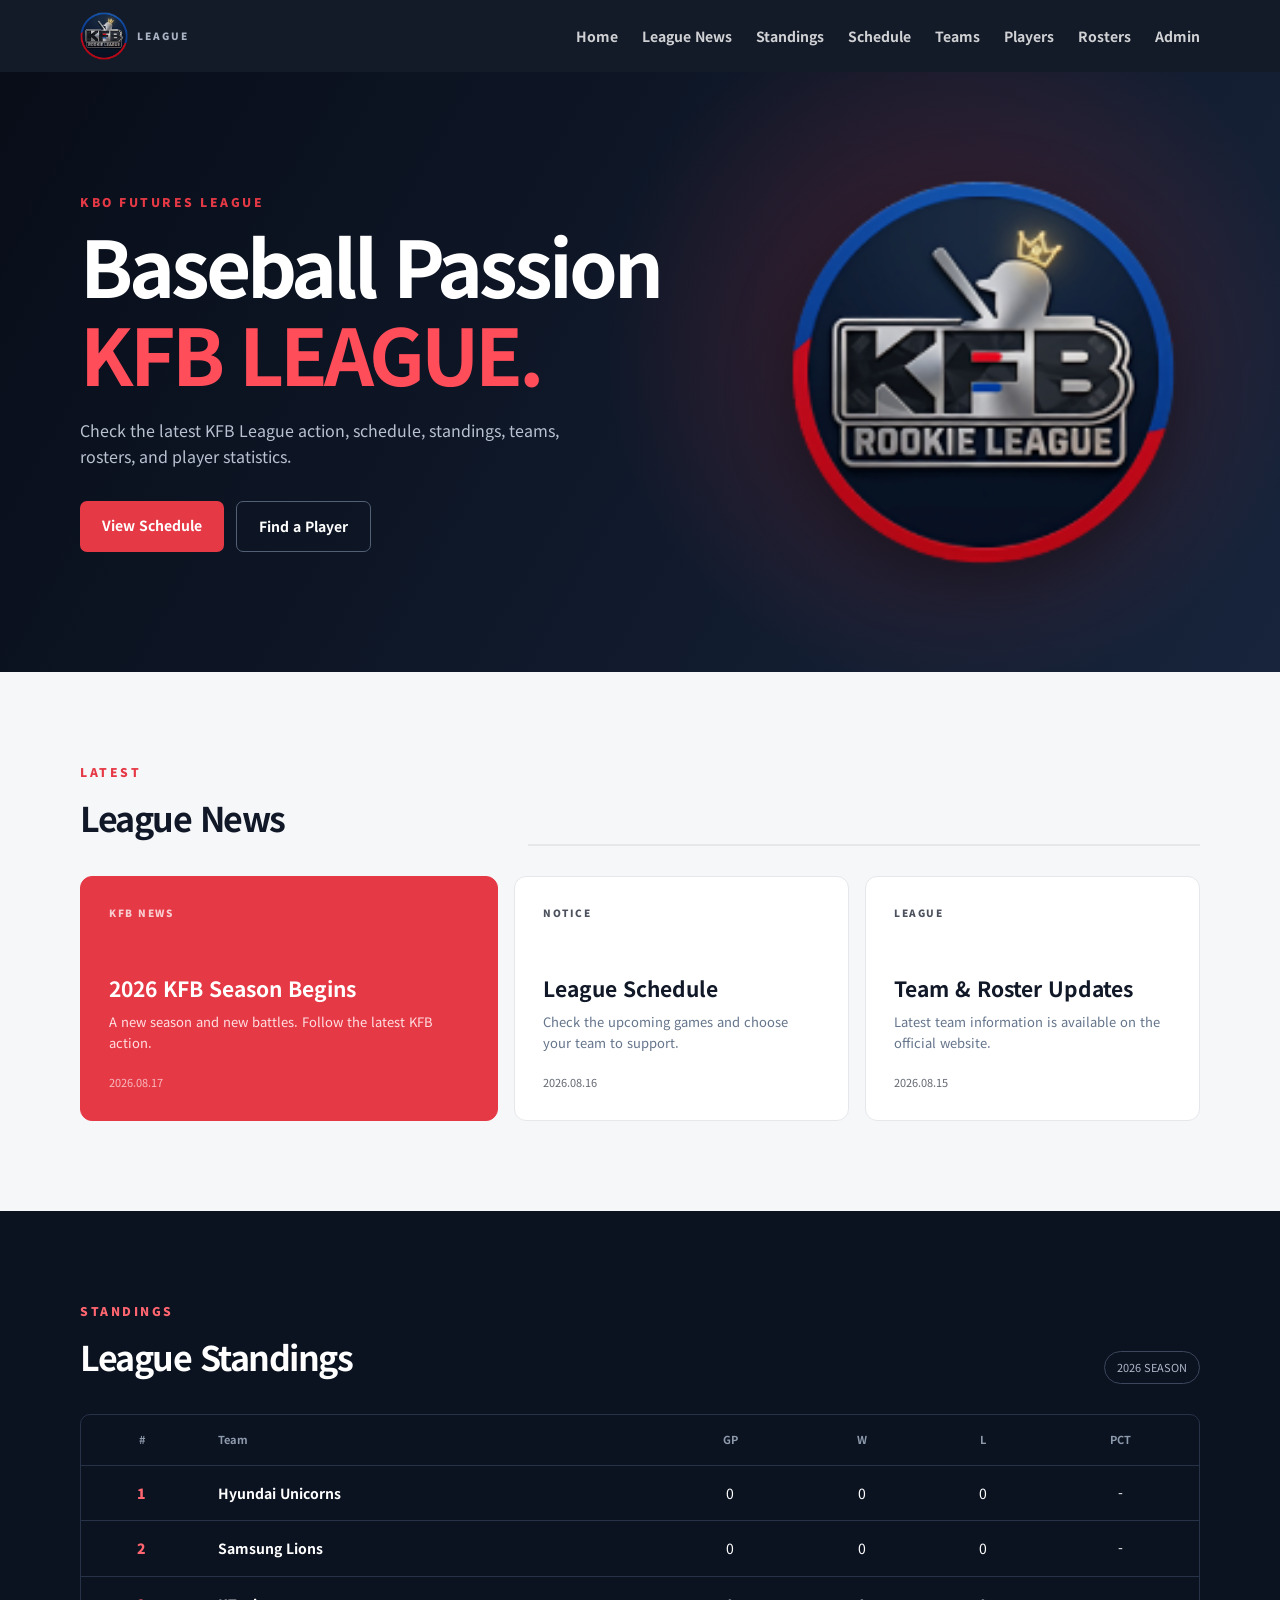
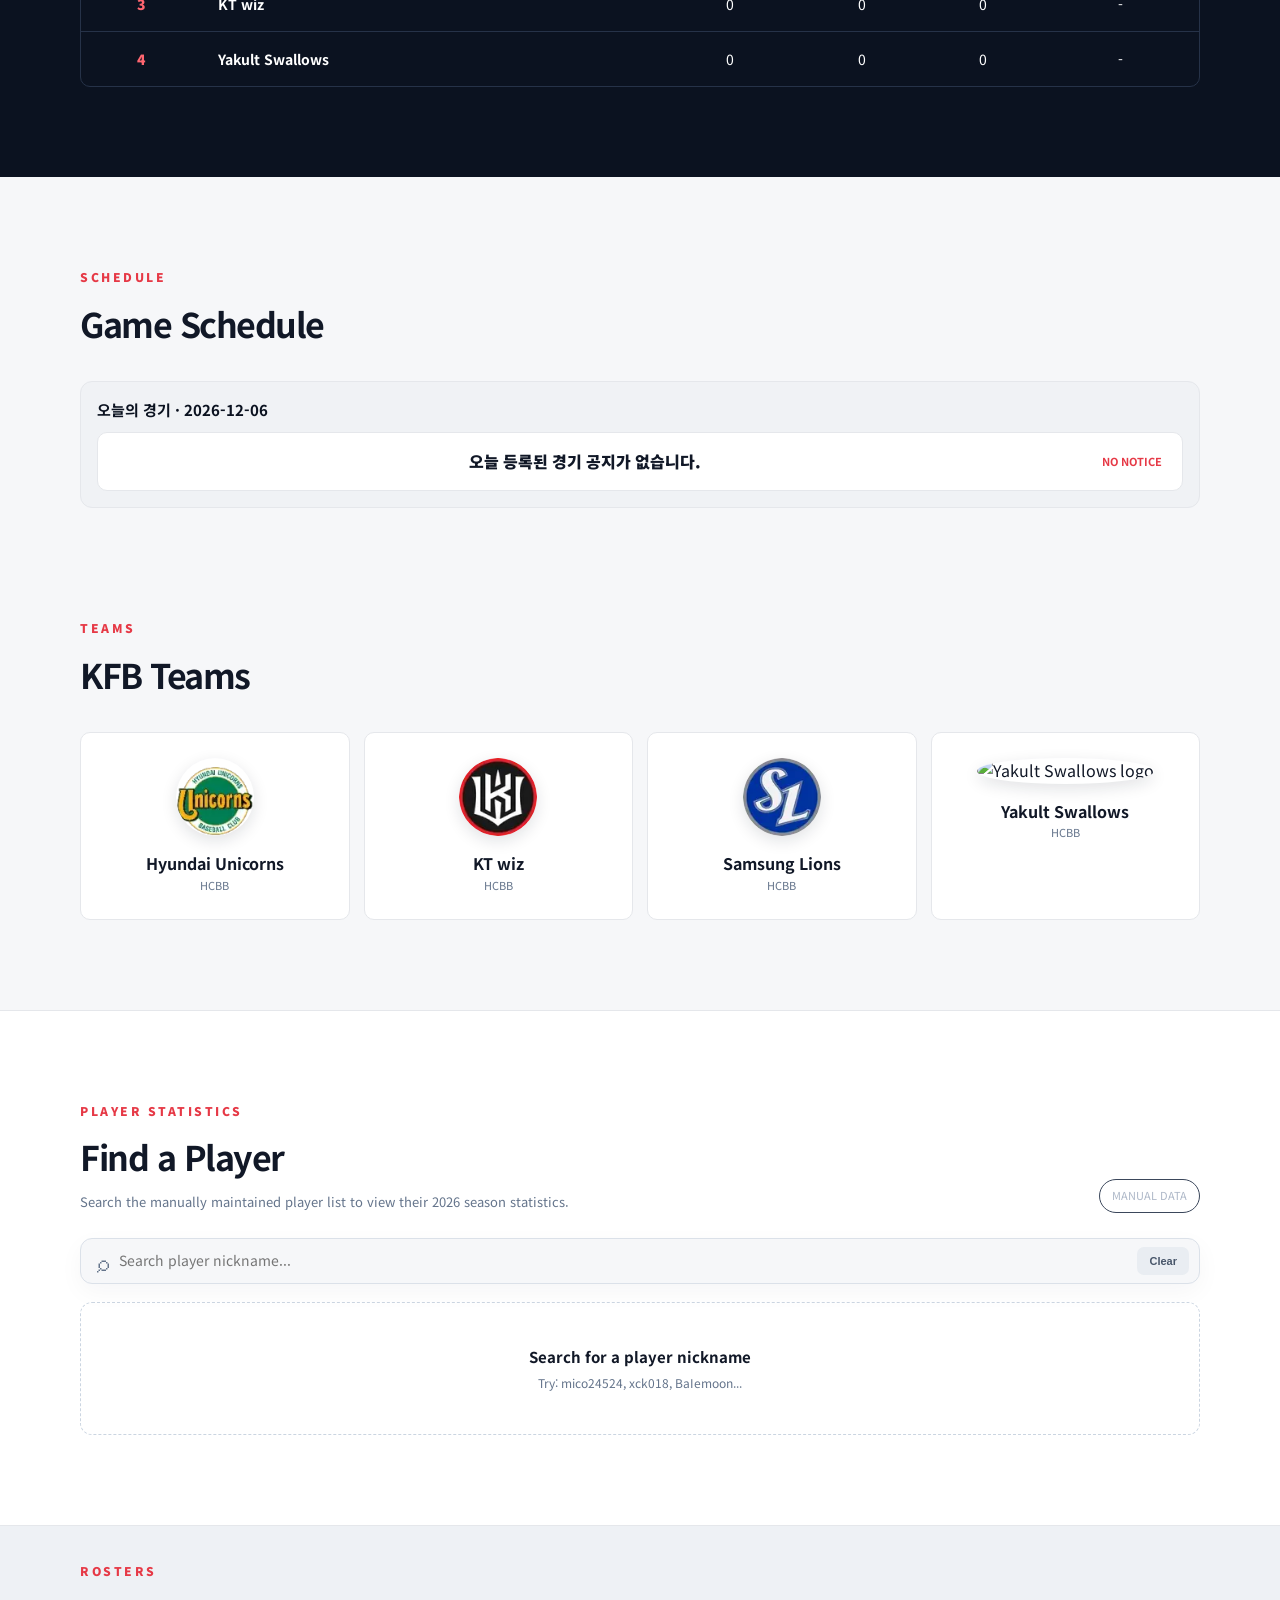
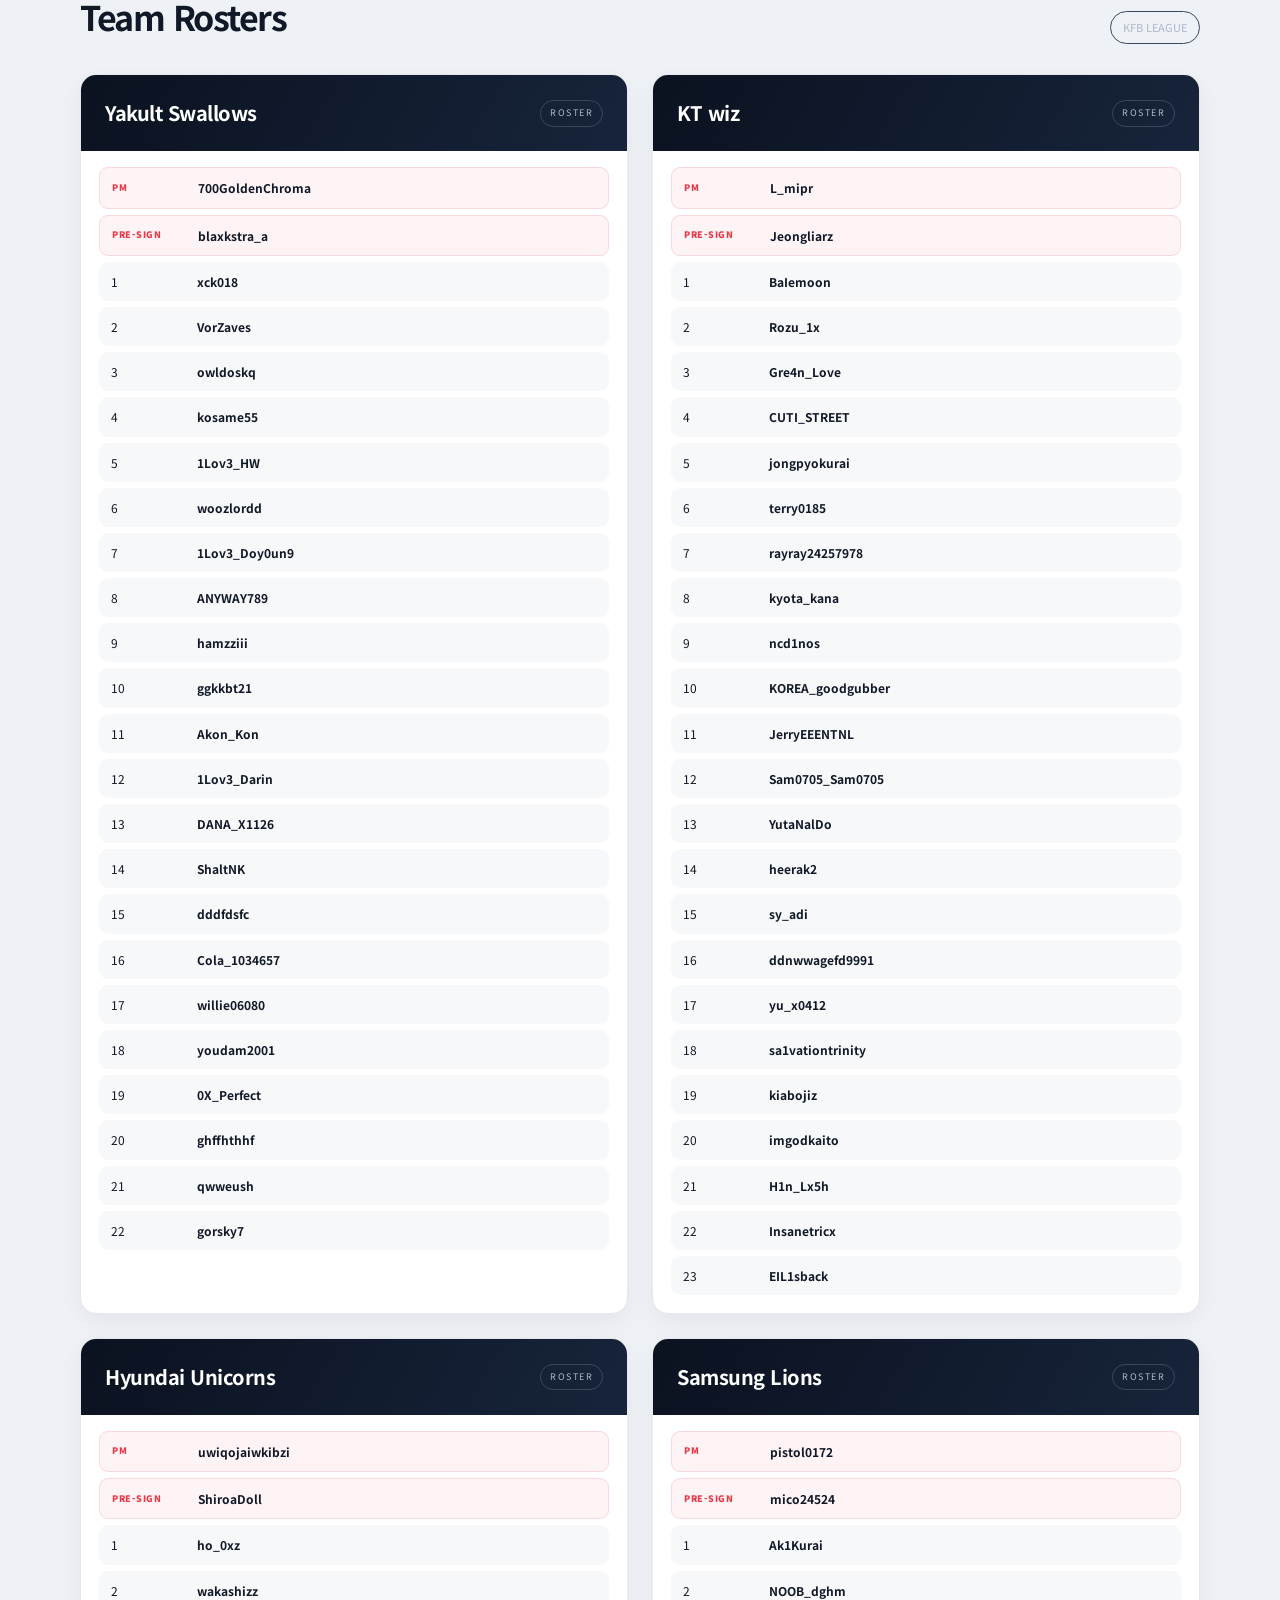
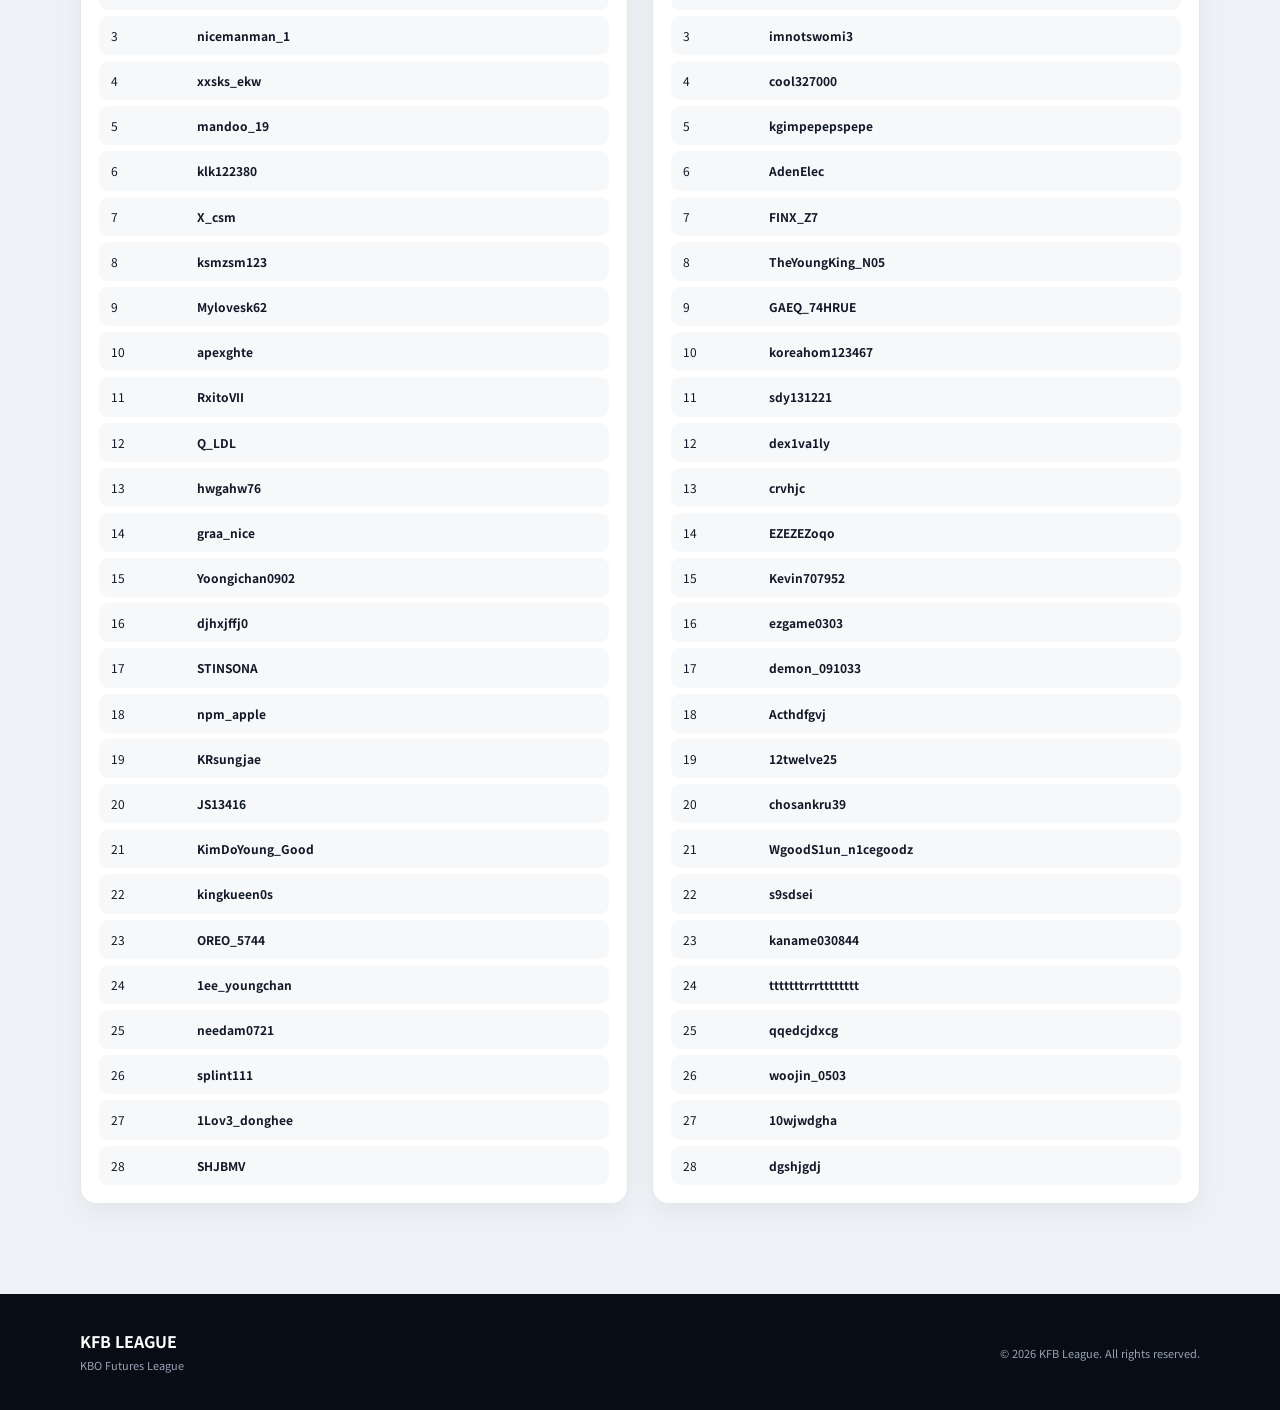
==== index.html @ e4a4ee81 "Connect daily schedule notices and bust cache" ====
<!DOCTYPE html>
<html lang="ko"><head><meta charset="UTF-8"><meta name="viewport" content="width=device-width,initial-scale=1.0"><meta name="description" content="KFB League official website"><title>KFB LEAGUE</title><link rel="stylesheet" href="styles.css?v=17"></head><body>
<header class="site-header"><div class="container nav-wrap"><a class="logo" href="#home"><img class="league-logo" src="assets/kamibot_1785728974876.png" alt="KFB Rookie League"><span>LEAGUE</span></a><button class="menu-toggle" aria-label="Open menu">☰</button><nav class="nav"><a href="#home">Home</a><a href="#news">League News</a><a href="#standings">Standings</a><a href="#schedule">Schedule</a><a href="#teams">Teams</a><a href="#players">Players</a><a href="#rosters">Rosters</a><a href="admin.html">Admin</a></nav></div></header>
<main id="home"><section class="hero"><div class="container hero-content"><img class="hero-league-logo" src="assets/kamibot_1785728974876.png" alt="KFB Rookie League logo"><p class="eyebrow">KBO FUTURES LEAGUE</p><h1>Baseball Passion<br><span>KFB LEAGUE.</span></h1><p class="hero-copy">Check the latest KFB League action, schedule, standings, teams, rosters, and player statistics.</p><div class="hero-actions"><a class="btn btn-primary" href="#schedule">View Schedule</a><a class="btn btn-ghost" href="#players">Find a Player</a></div></div><div class="hero-ball" aria-hidden="true">⚾</div></section>
<section id="news" class="section"><div class="container"><div class="section-heading"><div><p class="eyebrow">LATEST</p><h2>League News</h2></div><span class="section-line"></span></div><div class="news-grid"><article class="news-card featured"><span class="tag">KFB NEWS</span><h3>2026 KFB Season Begins</h3><p>A new season and new battles. Follow the latest KFB action.</p><span class="date">2026.08.17</span></article><article class="news-card"><span class="tag">NOTICE</span><h3>League Schedule</h3><p>Check the upcoming games and choose your team to support.</p><span class="date">2026.08.16</span></article><article class="news-card"><span class="tag">LEAGUE</span><h3>Team & Roster Updates</h3><p>Latest team information is available on the official website.</p><span class="date">2026.08.15</span></article></div></div></section>
<section id="standings" class="section section-dark"><div class="container"><div class="section-heading light"><div><p class="eyebrow">STANDINGS</p><h2>League Standings</h2></div><span class="season-badge">2026 SEASON</span></div><div class="table-wrap"><table><thead><tr><th>#</th><th>Team</th><th>GP</th><th>W</th><th>L</th><th>PCT</th></tr></thead><tbody id="standings-body"></tbody></table></div></div></section>
<section id="schedule" class="section"><div class="container"><div class="section-heading"><div><p class="eyebrow">SCHEDULE</p><h2>Game Schedule</h2></div></div><div id="schedule-list" class="schedule-list"></div></div></section>
<section id="teams" class="section teams-section"><div class="container"><div class="section-heading"><div><p class="eyebrow">TEAMS</p><h2>KFB Teams</h2></div></div><div id="teams-grid" class="teams-grid"></div></div></section>
<section id="players" class="section players-section"><div class="container"><div class="section-heading player-heading"><div><p class="eyebrow">PLAYER STATISTICS</p><h2>Find a Player</h2><p class="player-subtitle">Search the manually maintained player list to view their 2026 season statistics.</p></div><span class="season-badge">MANUAL DATA</span></div><div class="player-search"><span>⌕</span><input id="player-search-input" type="search" autocomplete="off" placeholder="Search player nickname..." aria-label="Search player nickname"><button id="player-search-clear" type="button">Clear</button></div><div id="player-results" class="player-results"></div></div></section>
<section id="rosters" class="section roster-section"><div class="container"><div class="section-heading"><div><p class="eyebrow">ROSTERS</p><h2>Team Rosters</h2></div><span class="season-badge roster-badge">KFB LEAGUE</span></div><div id="rosters-grid" class="rosters-grid"></div></div></section></main>
<footer class="footer"><div class="container footer-wrap"><div><strong>KFB LEAGUE</strong><p>KBO Futures League</p></div><p>© <span id="year"></span> KFB League. All rights reserved.</p></div></footer>
<script src="player-stats.js?v=3"></script><script src="schedule-notices.js?v=2"></script><script src="script.js?v=13"></script><script src="roster-overrides.js?v=7"></script></body></html>
---- styles.css ----
@import url('https://fonts.googleapis.com/css2?family=Noto+Sans+KR:wght@400;500;700;900&display=swap');
:root{--red:#e63946;--navy:#0b1220;--ink:#111827;--muted:#64748b;--line:#e5e7eb;--bg:#f6f7f9;--white:#fff}
*{box-sizing:border-box;margin:0;padding:0}html{scroll-behavior:smooth}body{font-family:'Noto Sans KR',sans-serif;color:var(--ink);background:var(--bg);line-height:1.6}a{text-decoration:none;color:inherit}.container{width:min(1120px,92%);margin:auto}.site-header{position:sticky;top:0;z-index:20;background:rgba(11,18,32,.96);backdrop-filter:blur(10px);color:#fff}.nav-wrap{height:72px;display:flex;align-items:center;justify-content:space-between}.logo{display:flex;align-items:center;gap:9px;font-size:20px;font-weight:900;letter-spacing:-1px}.logo .league-logo{width:48px;height:48px;object-fit:contain;display:block}.logo span{font-size:10px;display:block;color:#aab4c4;letter-spacing:2px}.nav{display:flex;gap:24px;font-size:14px;font-weight:700}.nav a{opacity:.8;transition:.2s}.nav a:hover{opacity:1;color:#ff6670}.menu-toggle{display:none;background:none;border:0;color:#fff;font-size:25px}.hero{position:relative;overflow:hidden;min-height:600px;display:flex;align-items:center;background:linear-gradient(120deg,#080d18,#17243b);color:#fff}.hero:after{content:'';position:absolute;inset:0;background:radial-gradient(circle at 75% 45%,rgba(230,57,70,.25),transparent 35%);pointer-events:none}.hero-content{position:relative;z-index:2;width:min(1120px,92%);margin:auto}.hero-league-logo{position:absolute;z-index:1;right:2%;top:50%;transform:translateY(-50%);width:min(390px,38vw);height:min(390px,38vw);object-fit:contain;display:block;filter:drop-shadow(0 18px 32px rgba(0,0,0,.42))}.eyebrow{font-size:12px;font-weight:900;letter-spacing:2.5px;color:var(--red);margin-bottom:10px}.hero h1{font-size:clamp(42px,7vw,78px);line-height:1.12;letter-spacing:-4px;max-width:600px}.hero h1 span{color:#ff4d5a}.hero-copy{margin-top:22px;color:#b8c2d1;max-width:520px}.hero-actions{display:flex;gap:12px;margin-top:32px}.btn{padding:13px 22px;border-radius:7px;font-weight:700;font-size:14px}.btn-primary{background:var(--red)}.btn-ghost{border:1px solid #526075}.hero-ball{display:none}.section{padding:90px 0}.section-dark{background:var(--navy);color:#fff}.section-heading{display:flex;justify-content:space-between;align-items:end;margin-bottom:30px}.section-heading h2{font-size:34px;letter-spacing:-1.5px}.section-line{height:2px;width:60%;background:var(--line)}.light .eyebrow{color:#ff6670}.season-badge{font-size:11px;border:1px solid #3b475b;padding:7px 12px;border-radius:30px;color:#aeb8c8}.news-grid{display:grid;grid-template-columns:1.25fr 1fr 1fr;gap:16px}.news-card{background:#fff;border:1px solid var(--line);border-radius:12px;padding:28px;min-height:245px;display:flex;flex-direction:column;transition:.2s}.news-card:hover{transform:translateY(-4px);box-shadow:0 15px 35px rgba(15,23,42,.08)}.news-card.featured{background:var(--red);color:#fff;border-color:var(--red)}.tag{font-size:10px;font-weight:900;letter-spacing:1.5px;margin-bottom:auto;opacity:.75}.news-card h3{font-size:21px;line-height:1.35;margin:28px 0 10px}.news-card p{font-size:13px;color:var(--muted)}.featured p{color:#ffe0e2}.date{font-size:11px;margin-top:20px;opacity:.65}.table-wrap{overflow-x:auto;border:1px solid #263248;border-radius:10px}table{width:100%;border-collapse:collapse;font-size:14px}th,td{padding:16px;text-align:center;border-bottom:1px solid #263248}th{font-size:11px;color:#8e9bad}td:nth-child(2),th:nth-child(2){text-align:left}tbody tr:last-child td{border-bottom:0}.rank{font-weight:900;color:#ff6670}.team-name{font-weight:700}.schedule-list{display:grid;gap:18px}.schedule-round{background:#f0f2f5;border:1px solid var(--line);border-radius:12px;padding:16px}.schedule-round h3{font-size:15px;margin:0 0 10px;color:var(--navy)}.match{background:#fff;border:1px solid var(--line);border-radius:10px;padding:16px 20px;display:grid;grid-template-columns:1fr 110px;align-items:center;margin-top:8px}.match-teams{display:flex;align-items:center;justify-content:center;gap:25px;font-weight:900}.vs{font-size:10px;color:#a1aab8;font-weight:500}.match-status{text-align:right;font-size:11px;font-weight:700;color:var(--red)}.teams-section{padding-top:20px}.teams-grid{display:grid;grid-template-columns:repeat(4,1fr);gap:14px}.team-card{background:#fff;border:1px solid var(--line);border-radius:10px;padding:25px;text-align:center}.team-logo,.team-logo-img{width:78px;height:78px;border-radius:50%;margin:0 auto 15px;background-repeat:no-repeat;background-color:#fff;box-shadow:0 5px 16px rgba(15,23,42,.12)}.team-logo{background-size:400% 100%}.team-logo-hyundai{background-image:url('assets/team-logos.svg');background-position:0 0}.team-logo-kt{background-image:url('assets/team-logos.svg');background-position:33.333333% 0}.team-logo-samsung{background-image:url('assets/team-logos.svg');background-position:66.666667% 0}.team-logo-img{object-fit:contain;background-size:contain}.team-card h3{font-size:16px}.team-card p{font-size:11px;color:var(--muted)}
.players-section{background:#fff;border-top:1px solid var(--line);border-bottom:1px solid var(--line)}.player-heading{margin-bottom:25px}.player-subtitle{font-size:13px;color:var(--muted);margin-top:7px}.player-search{display:flex;align-items:center;gap:10px;background:#f6f7f9;border:1px solid #dbe1e9;border-radius:12px;padding:8px 10px 8px 16px;box-shadow:0 8px 25px rgba(15,23,42,.04)}.player-search>span{font-size:24px;color:var(--muted);line-height:1}.player-search input{flex:1;border:0;outline:0;background:transparent;font:inherit;font-size:14px;min-width:0}.player-search button{border:0;background:#e9edf2;color:#475569;padding:8px 12px;border-radius:7px;font-size:11px;font-weight:800;cursor:pointer}.player-results{margin-top:18px}.player-empty{border:1px dashed #cbd5e1;border-radius:12px;padding:42px 20px;text-align:center;color:var(--muted);display:flex;flex-direction:column;gap:4px}.player-empty strong{color:var(--ink);font-size:15px}.player-empty span{font-size:12px}.player-card{border:1px solid var(--line);border-radius:14px;overflow:hidden;background:#fff;box-shadow:0 10px 30px rgba(15,23,42,.06);margin-bottom:15px}.player-card-top{display:flex;justify-content:space-between;gap:20px;padding:23px 25px;background:linear-gradient(120deg,var(--navy),#17243b);color:#fff}.player-card-top .eyebrow{margin:2px 0 1px;color:#ff6670}.player-card-top h3{font-size:25px;letter-spacing:-1px}.player-card-top small{color:#9eabbd;font-size:10px}.player-badge{align-self:flex-start;border:1px solid #3b475b;border-radius:20px;padding:5px 9px;color:#aeb8c8;font-size:9px;font-weight:900}.player-stat-highlight{display:grid;grid-template-columns:repeat(4,1fr);border-bottom:1px solid var(--line)}.player-stat-highlight div{padding:19px;text-align:center;border-right:1px solid var(--line)}.player-stat-highlight div:last-child{border:0}.player-stat-highlight strong{display:block;font-size:25px;color:var(--red);line-height:1.1}.player-stat-highlight span{display:block;color:var(--muted);font-size:9px;font-weight:900;letter-spacing:1px;margin-top:4px}.player-stat-grid{display:grid;grid-template-columns:repeat(5,1fr);padding:17px 20px;gap:10px}.player-stat-grid span{display:flex;justify-content:space-between;background:#f7f8fa;border-radius:7px;padding:7px 9px;color:var(--muted);font-size:10px}.player-stat-grid b{color:var(--ink)}
.roster-section{padding-top:35px;background:#eef1f5}.rosters-grid{display:grid;grid-template-columns:repeat(2,minmax(0,1fr));gap:24px}.roster-card{background:#fff;border:1px solid var(--line);border-radius:16px;overflow:hidden;box-shadow:0 8px 24px rgba(15,23,42,.05)}.roster-card-header{display:flex;justify-content:space-between;align-items:center;padding:22px 24px;background:linear-gradient(120deg,var(--navy),#17243b);color:#fff}.roster-card-header h3{font-size:20px;letter-spacing:-.5px}.roster-card-header:after{content:'ROSTER';font-size:9px;letter-spacing:1.5px;color:#aeb8c8;border:1px solid #3b475b;border-radius:20px;padding:5px 9px}.roster-staff{padding:10px 18px 18px}.roster-row{display:grid;grid-template-columns:76px 1fr;gap:10px;align-items:center;padding:10px 12px;margin-top:6px;border-radius:9px;font-size:12px}.roster-row:not(.staff-row){background:#f7f8fa}.roster-row strong{font-size:12px;font-weight:700}.staff-row{background:#fff4f5;border:1px solid #f7d9dc}.staff-row span{font-size:9px;font-weight:900;color:var(--red);letter-spacing:.7px;text-transform:uppercase}.staff-row strong{font-size:12px}.roster-row em{display:none}.roster-table-wrap{overflow-x:auto}.roster-table{font-size:12px}.roster-table th,.roster-table td{padding:9px 12px;border-bottom:1px solid #eef0f3}.roster-table th{background:#fafafa;color:#64748b;text-align:left}.roster-table td:first-child,.roster-table th:first-child{width:45px;text-align:center}.roster-table td:nth-child(3),.roster-table th:nth-child(3){width:85px;text-align:center;color:#64748b}.roster-table tbody tr:last-child td{border-bottom:0}.footer{background:#070c15;color:#98a4b6;padding:35px 0;font-size:11px}.footer-wrap{display:flex;justify-content:space-between;align-items:center}.footer strong{color:#fff;font-size:16px}.footer p{margin-top:3px}@media(max-width:900px){.nav{gap:14px;font-size:12px}.rosters-grid{grid-template-columns:1fr}.player-stat-grid{grid-template-columns:repeat(3,1fr)}.hero-league-logo{right:-2%;width:330px;height:330px}.hero-content{padding-right:220px}}@media(max-width:760px){.nav{display:none;position:absolute;top:72px;left:0;right:0;background:var(--navy);padding:18px 4%;flex-direction:column;gap:16px}.nav.open{display:flex}.menu-toggle{display:block}.logo .league-logo{width:42px;height:42px}.hero{min-height:650px;align-items:flex-start;padding-top:75px}.hero-content{padding-right:0}.hero-league-logo{width:220px;height:220px;right:50%;top:auto;bottom:-20px;transform:translateX(50%)}.hero h1{letter-spacing:-2px}.news-grid,.teams-grid{grid-template-columns:1fr}.section{padding:65px 0}.section-line{display:none}.match{grid-template-columns:1fr;gap:10px}.match-teams{justify-content:flex-start}.match-status{text-align:left}.footer-wrap{flex-direction:column;align-items:flex-start;gap:18px}.roster-card-header{padding:18px}.roster-card-header h3{font-size:18px}.roster-staff{padding:10px 14px}.roster-row{grid-template-columns:68px 1fr}.roster-table{min-width:330px}.player-heading{align-items:flex-start;gap:12px;flex-direction:column}.player-stat-highlight strong{font-size:21px}.player-stat-grid{grid-template-columns:repeat(2,1fr);padding:14px}.player-card-top{padding:19px}.player-card-top h3{font-size:21px}}
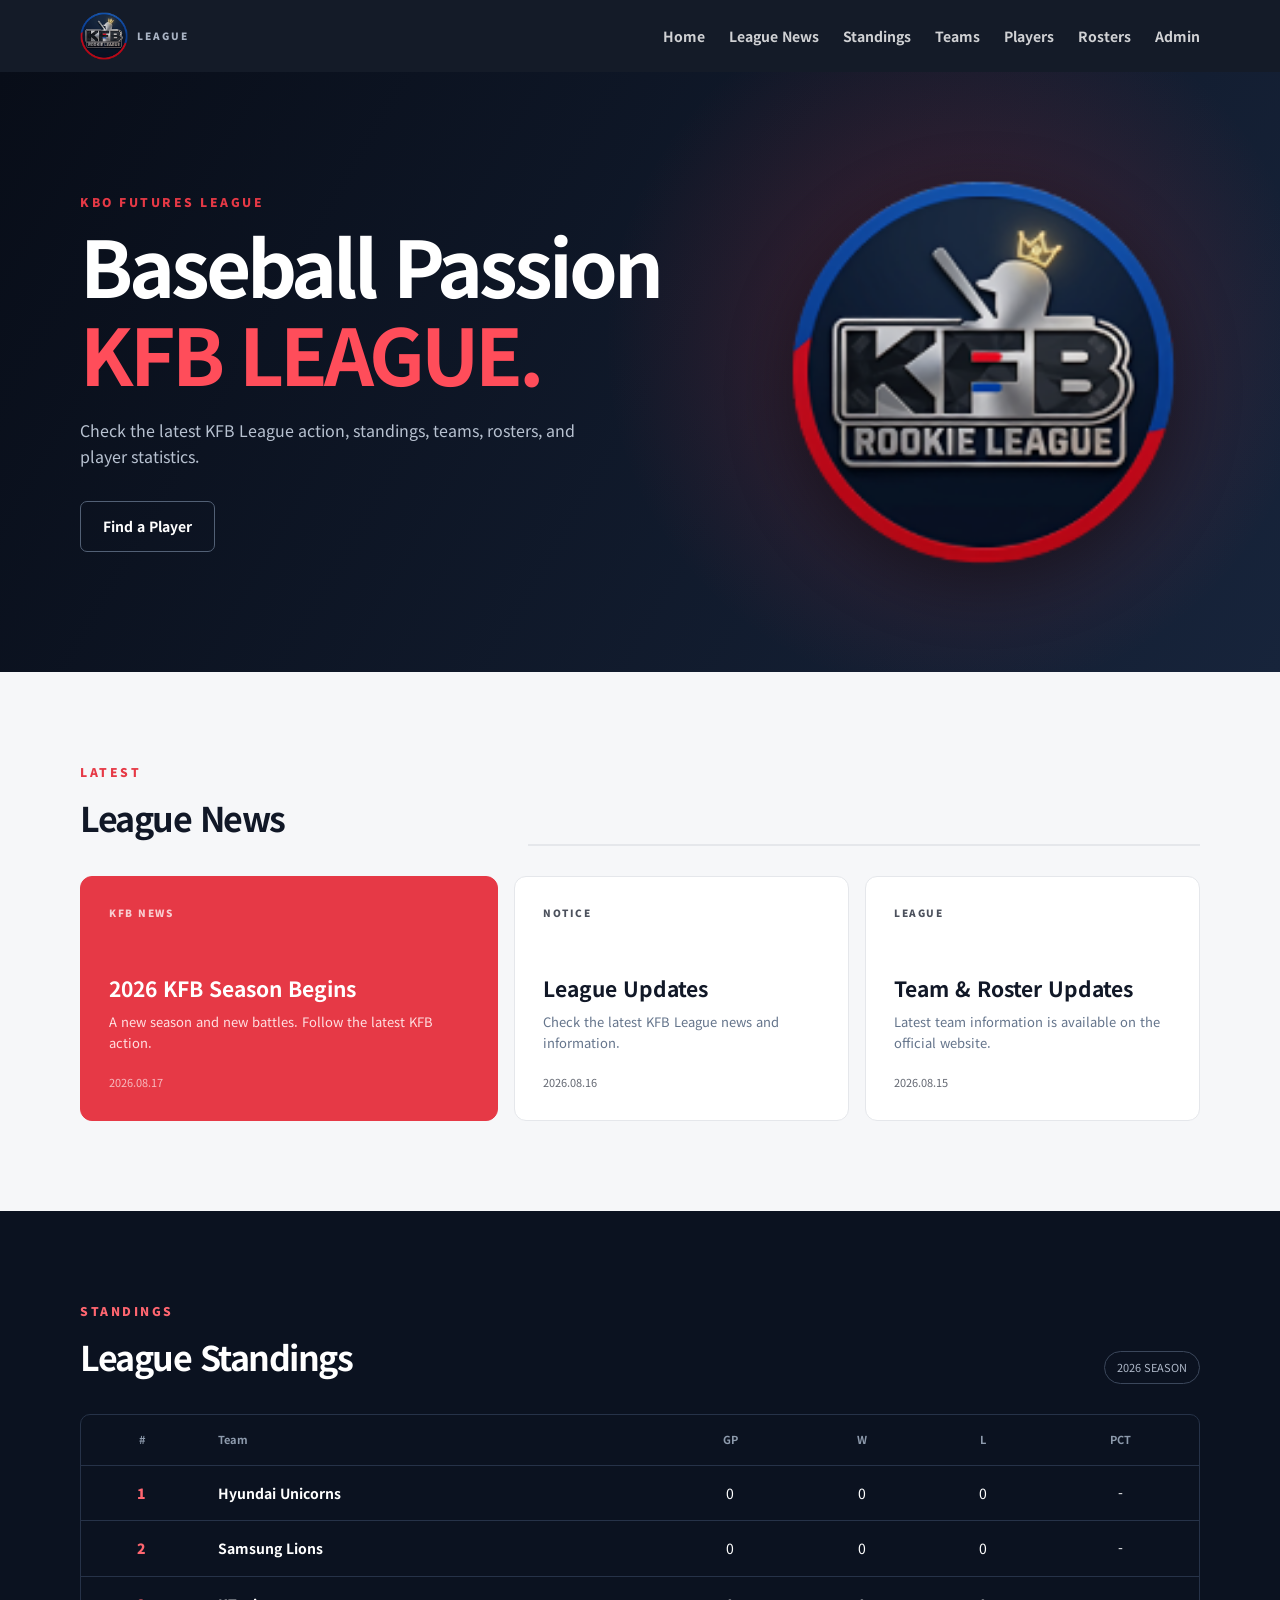
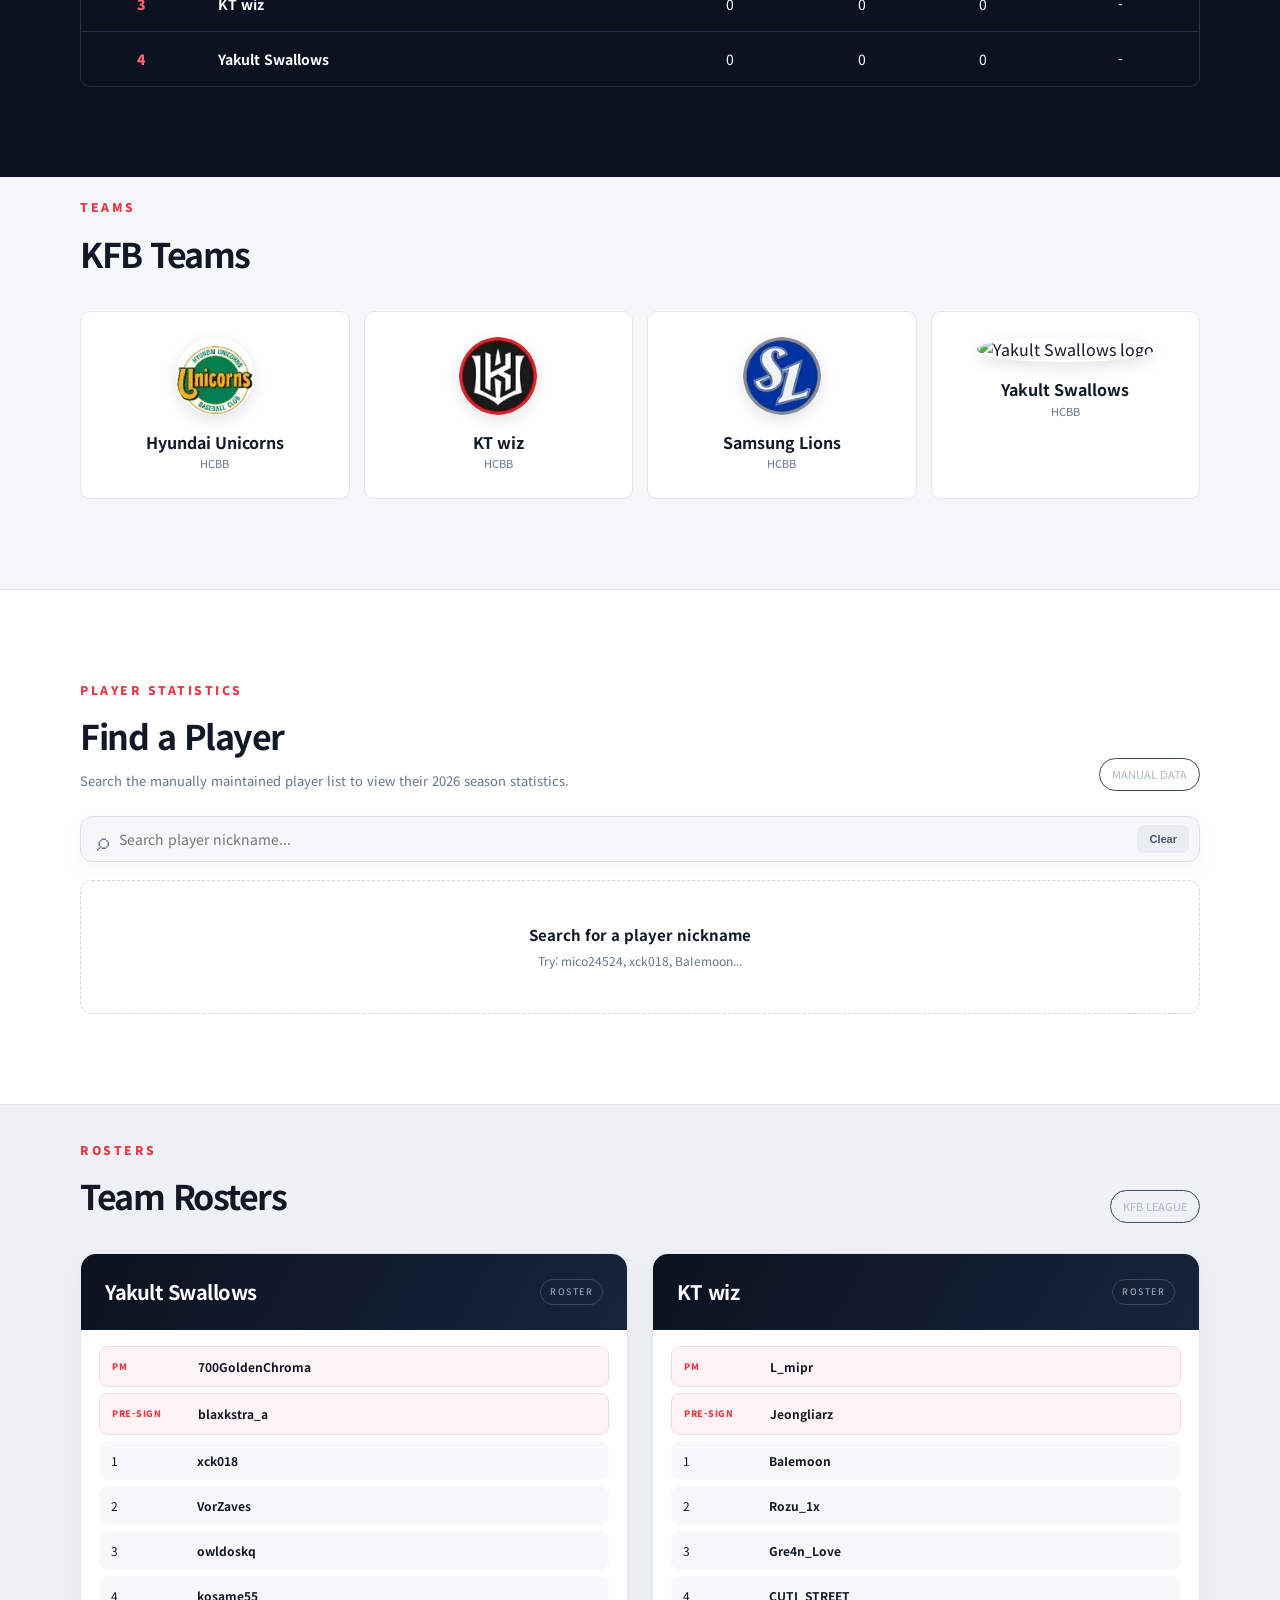
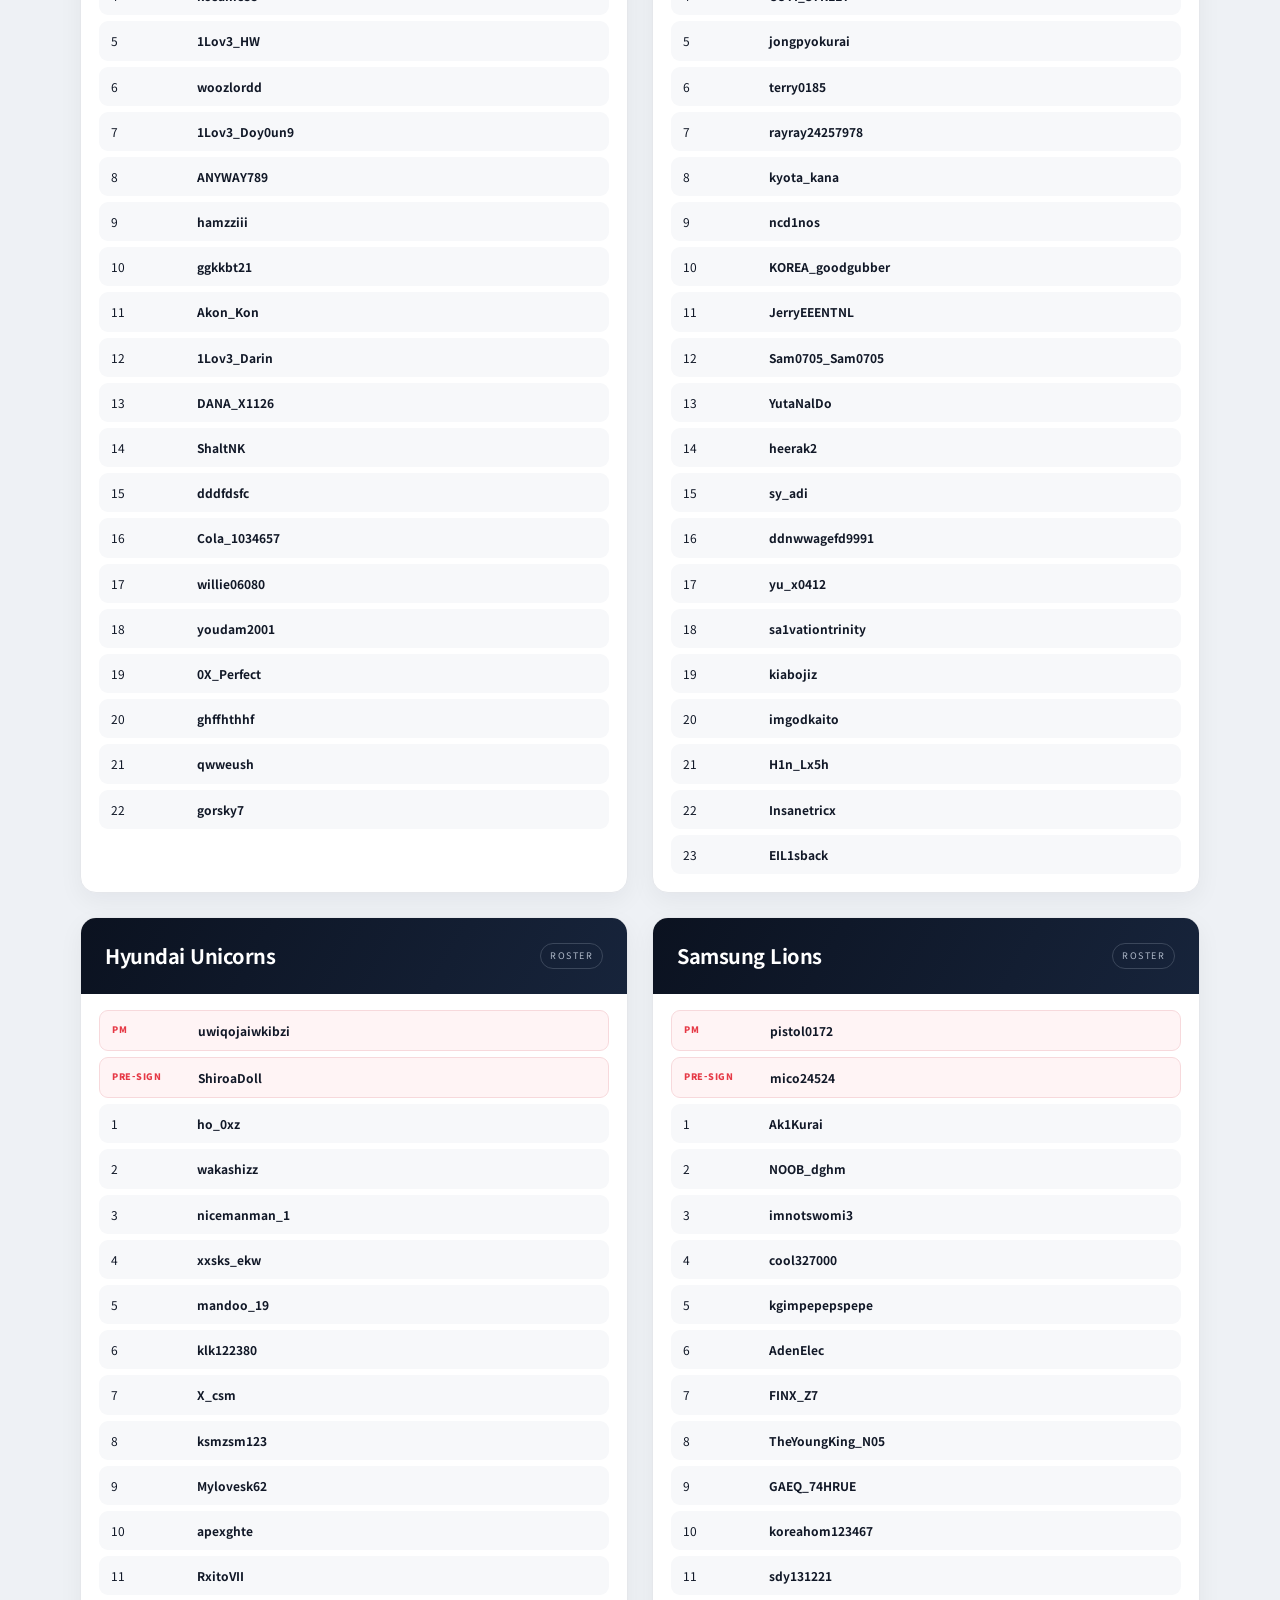
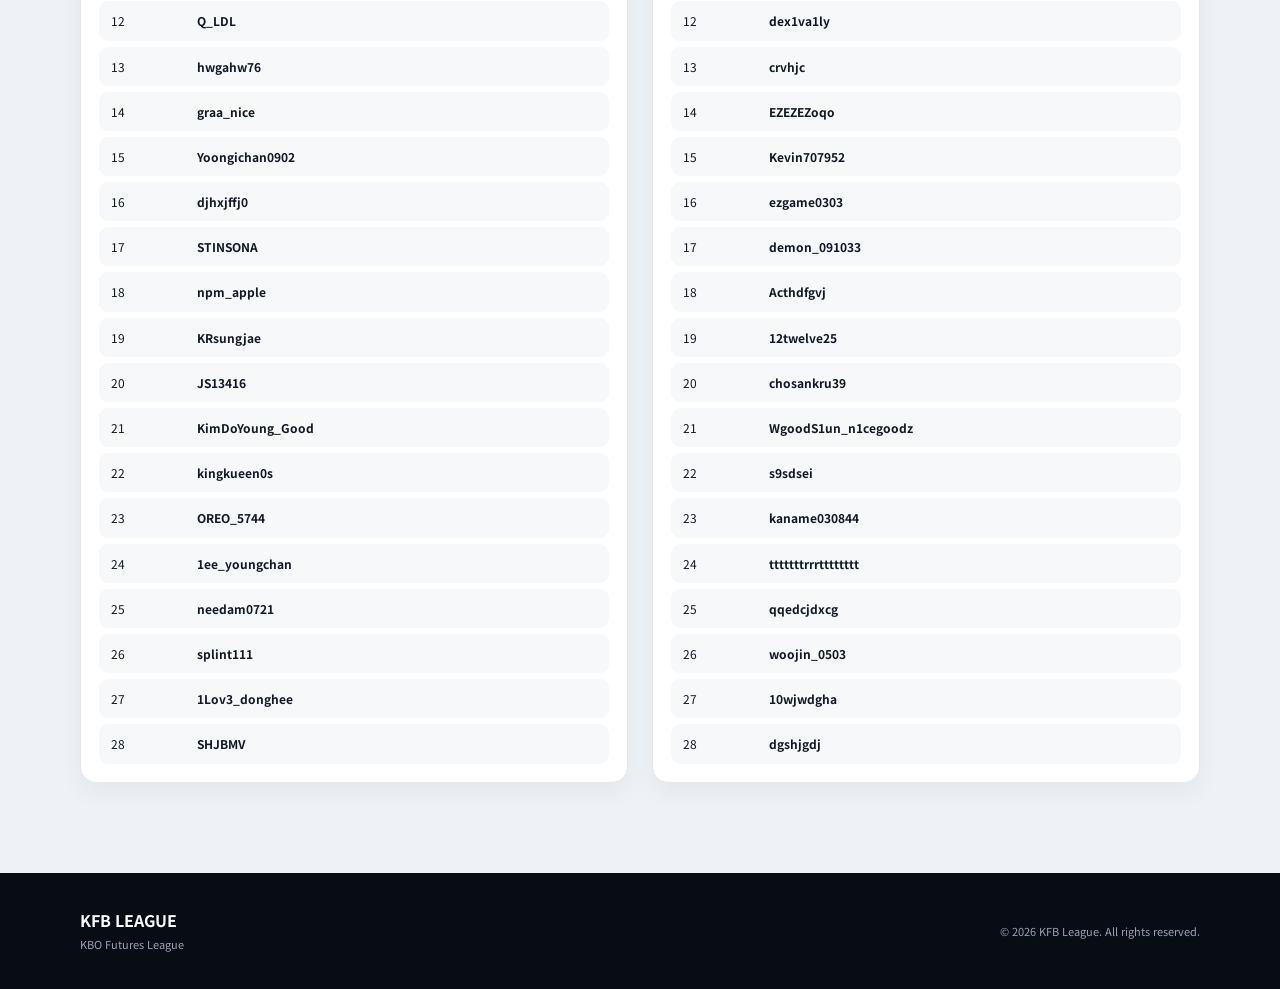
==== commit 78095949: "Remove schedule page and navigation" ====
--- a/index.html
+++ b/index.html
@@ -1,12 +1,11 @@
 <!DOCTYPE html>
-<html lang="ko"><head><meta charset="UTF-8"><meta name="viewport" content="width=device-width,initial-scale=1.0"><meta name="description" content="KFB League official website"><title>KFB LEAGUE</title><link rel="stylesheet" href="styles.css?v=17"></head><body>
-<header class="site-header"><div class="container nav-wrap"><a class="logo" href="#home"><img class="league-logo" src="assets/kamibot_1785728974876.png" alt="KFB Rookie League"><span>LEAGUE</span></a><button class="menu-toggle" aria-label="Open menu">☰</button><nav class="nav"><a href="#home">Home</a><a href="#news">League News</a><a href="#standings">Standings</a><a href="#schedule">Schedule</a><a href="#teams">Teams</a><a href="#players">Players</a><a href="#rosters">Rosters</a><a href="admin.html">Admin</a></nav></div></header>
-<main id="home"><section class="hero"><div class="container hero-content"><img class="hero-league-logo" src="assets/kamibot_1785728974876.png" alt="KFB Rookie League logo"><p class="eyebrow">KBO FUTURES LEAGUE</p><h1>Baseball Passion<br><span>KFB LEAGUE.</span></h1><p class="hero-copy">Check the latest KFB League action, schedule, standings, teams, rosters, and player statistics.</p><div class="hero-actions"><a class="btn btn-primary" href="#schedule">View Schedule</a><a class="btn btn-ghost" href="#players">Find a Player</a></div></div><div class="hero-ball" aria-hidden="true">⚾</div></section>
-<section id="news" class="section"><div class="container"><div class="section-heading"><div><p class="eyebrow">LATEST</p><h2>League News</h2></div><span class="section-line"></span></div><div class="news-grid"><article class="news-card featured"><span class="tag">KFB NEWS</span><h3>2026 KFB Season Begins</h3><p>A new season and new battles. Follow the latest KFB action.</p><span class="date">2026.08.17</span></article><article class="news-card"><span class="tag">NOTICE</span><h3>League Schedule</h3><p>Check the upcoming games and choose your team to support.</p><span class="date">2026.08.16</span></article><article class="news-card"><span class="tag">LEAGUE</span><h3>Team & Roster Updates</h3><p>Latest team information is available on the official website.</p><span class="date">2026.08.15</span></article></div></div></section>
+<html lang="ko"><head><meta charset="UTF-8"><meta name="viewport" content="width=device-width,initial-scale=1.0"><meta name="description" content="KFB League official website"><title>KFB LEAGUE</title><link rel="stylesheet" href="styles.css?v=18"></head><body>
+<header class="site-header"><div class="container nav-wrap"><a class="logo" href="#home"><img class="league-logo" src="assets/kamibot_1785728974876.png" alt="KFB Rookie League"><span>LEAGUE</span></a><button class="menu-toggle" aria-label="Open menu">☰</button><nav class="nav"><a href="#home">Home</a><a href="#news">League News</a><a href="#standings">Standings</a><a href="#teams">Teams</a><a href="#players">Players</a><a href="#rosters">Rosters</a><a href="admin.html">Admin</a></nav></div></header>
+<main id="home"><section class="hero"><div class="container hero-content"><img class="hero-league-logo" src="assets/kamibot_1785728974876.png" alt="KFB Rookie League logo"><p class="eyebrow">KBO FUTURES LEAGUE</p><h1>Baseball Passion<br><span>KFB LEAGUE.</span></h1><p class="hero-copy">Check the latest KFB League action, standings, teams, rosters, and player statistics.</p><div class="hero-actions"><a class="btn btn-ghost" href="#players">Find a Player</a></div></div><div class="hero-ball" aria-hidden="true">⚾</div></section>
+<section id="news" class="section"><div class="container"><div class="section-heading"><div><p class="eyebrow">LATEST</p><h2>League News</h2></div><span class="section-line"></span></div><div class="news-grid"><article class="news-card featured"><span class="tag">KFB NEWS</span><h3>2026 KFB Season Begins</h3><p>A new season and new battles. Follow the latest KFB action.</p><span class="date">2026.08.17</span></article><article class="news-card"><span class="tag">NOTICE</span><h3>League Updates</h3><p>Check the latest KFB League news and information.</p><span class="date">2026.08.16</span></article><article class="news-card"><span class="tag">LEAGUE</span><h3>Team & Roster Updates</h3><p>Latest team information is available on the official website.</p><span class="date">2026.08.15</span></article></div></div></section>
 <section id="standings" class="section section-dark"><div class="container"><div class="section-heading light"><div><p class="eyebrow">STANDINGS</p><h2>League Standings</h2></div><span class="season-badge">2026 SEASON</span></div><div class="table-wrap"><table><thead><tr><th>#</th><th>Team</th><th>GP</th><th>W</th><th>L</th><th>PCT</th></tr></thead><tbody id="standings-body"></tbody></table></div></div></section>
-<section id="schedule" class="section"><div class="container"><div class="section-heading"><div><p class="eyebrow">SCHEDULE</p><h2>Game Schedule</h2></div></div><div id="schedule-list" class="schedule-list"></div></div></section>
 <section id="teams" class="section teams-section"><div class="container"><div class="section-heading"><div><p class="eyebrow">TEAMS</p><h2>KFB Teams</h2></div></div><div id="teams-grid" class="teams-grid"></div></div></section>
 <section id="players" class="section players-section"><div class="container"><div class="section-heading player-heading"><div><p class="eyebrow">PLAYER STATISTICS</p><h2>Find a Player</h2><p class="player-subtitle">Search the manually maintained player list to view their 2026 season statistics.</p></div><span class="season-badge">MANUAL DATA</span></div><div class="player-search"><span>⌕</span><input id="player-search-input" type="search" autocomplete="off" placeholder="Search player nickname..." aria-label="Search player nickname"><button id="player-search-clear" type="button">Clear</button></div><div id="player-results" class="player-results"></div></div></section>
 <section id="rosters" class="section roster-section"><div class="container"><div class="section-heading"><div><p class="eyebrow">ROSTERS</p><h2>Team Rosters</h2></div><span class="season-badge roster-badge">KFB LEAGUE</span></div><div id="rosters-grid" class="rosters-grid"></div></div></section></main>
 <footer class="footer"><div class="container footer-wrap"><div><strong>KFB LEAGUE</strong><p>KBO Futures League</p></div><p>© <span id="year"></span> KFB League. All rights reserved.</p></div></footer>
-<script src="player-stats.js?v=3"></script><script src="schedule-notices.js?v=2"></script><script src="script.js?v=13"></script><script src="roster-overrides.js?v=7"></script></body></html>
+<script src="player-stats.js?v=3"></script><script src="script.js?v=14"></script><script src="roster-overrides.js?v=7"></script></body></html>
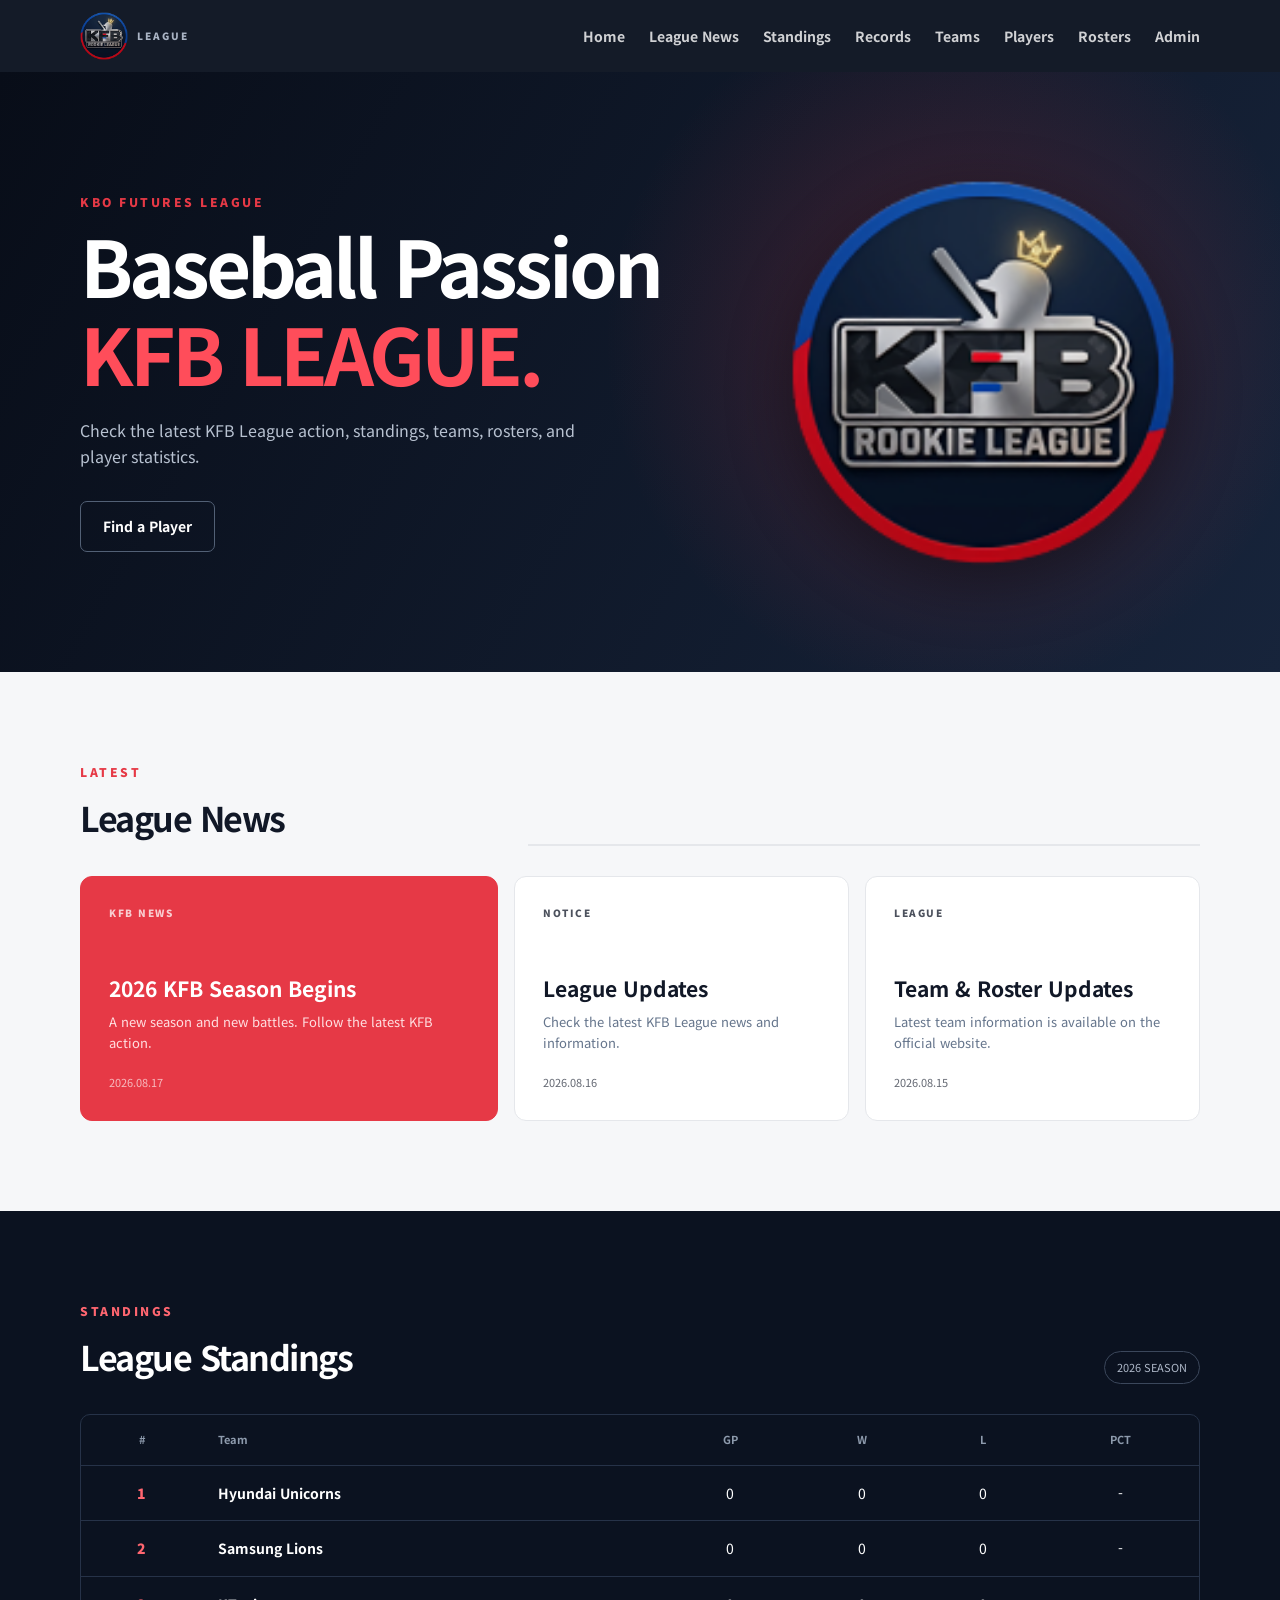
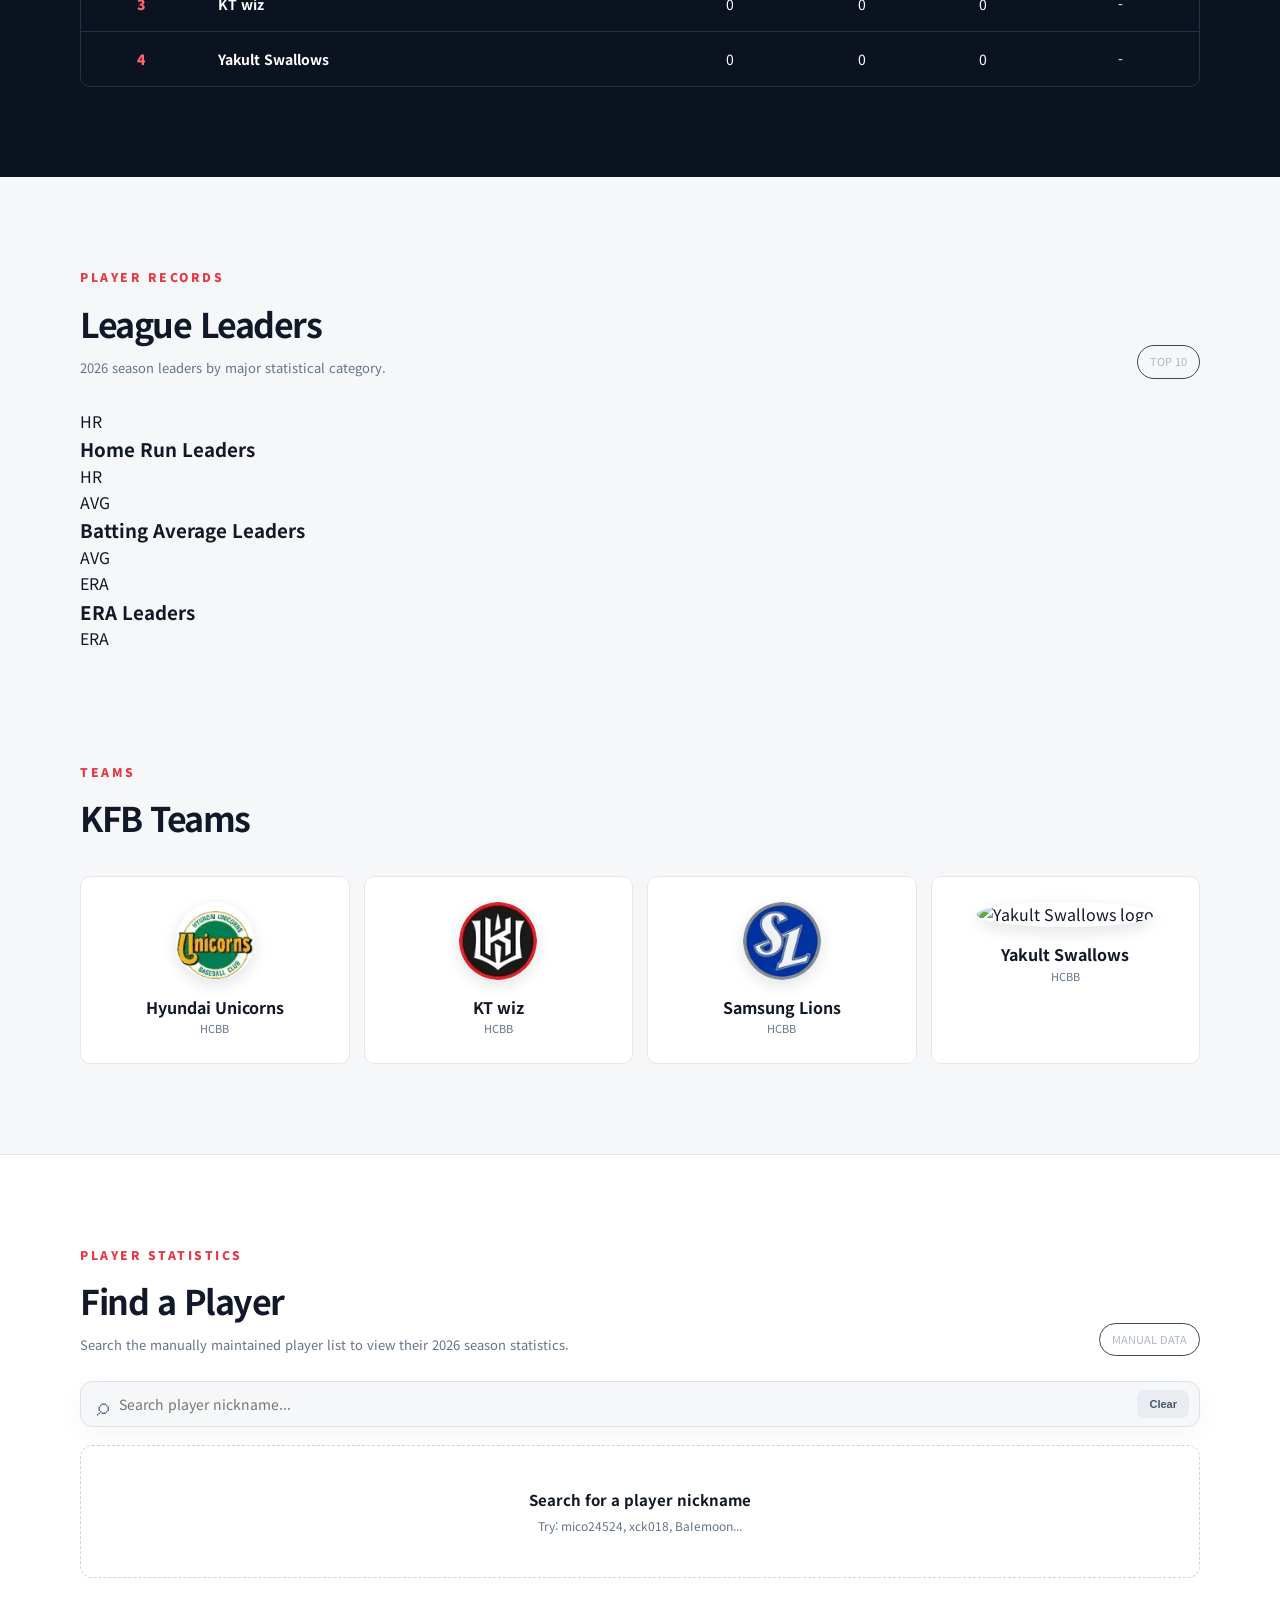
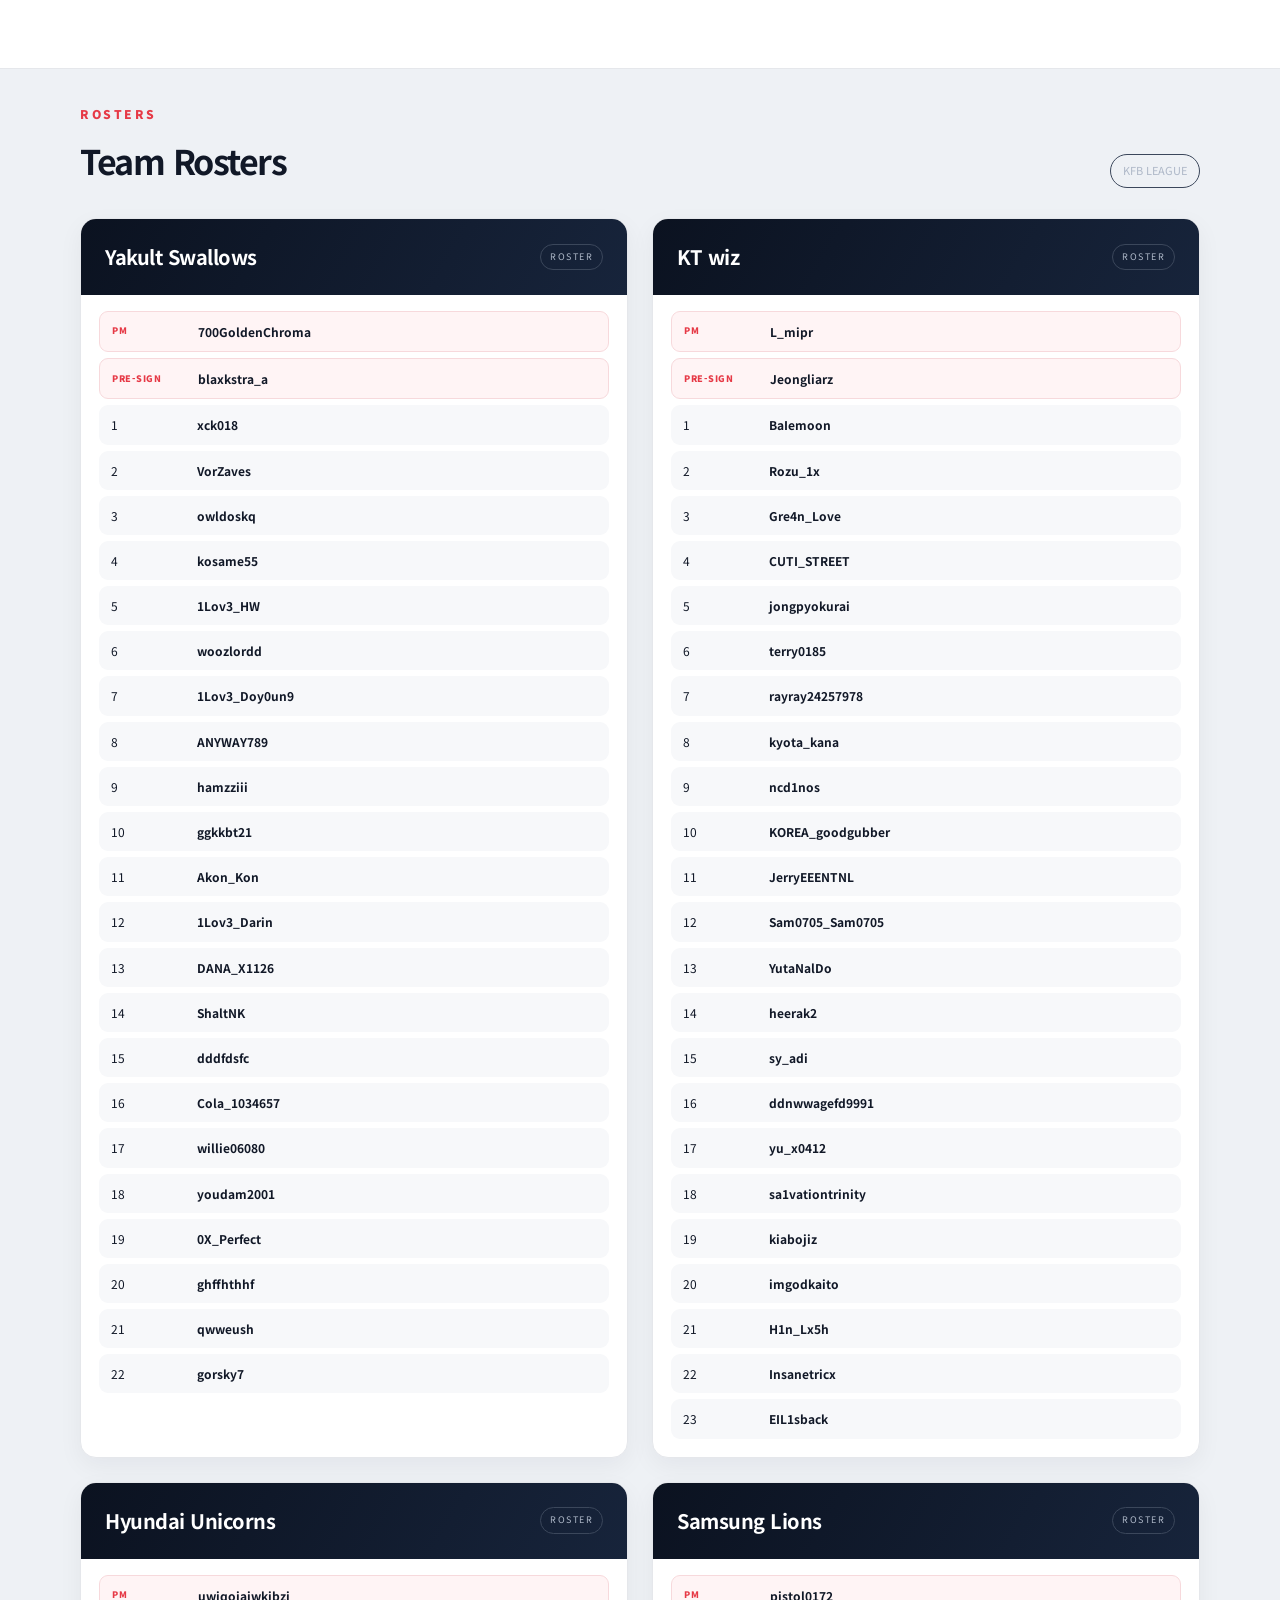
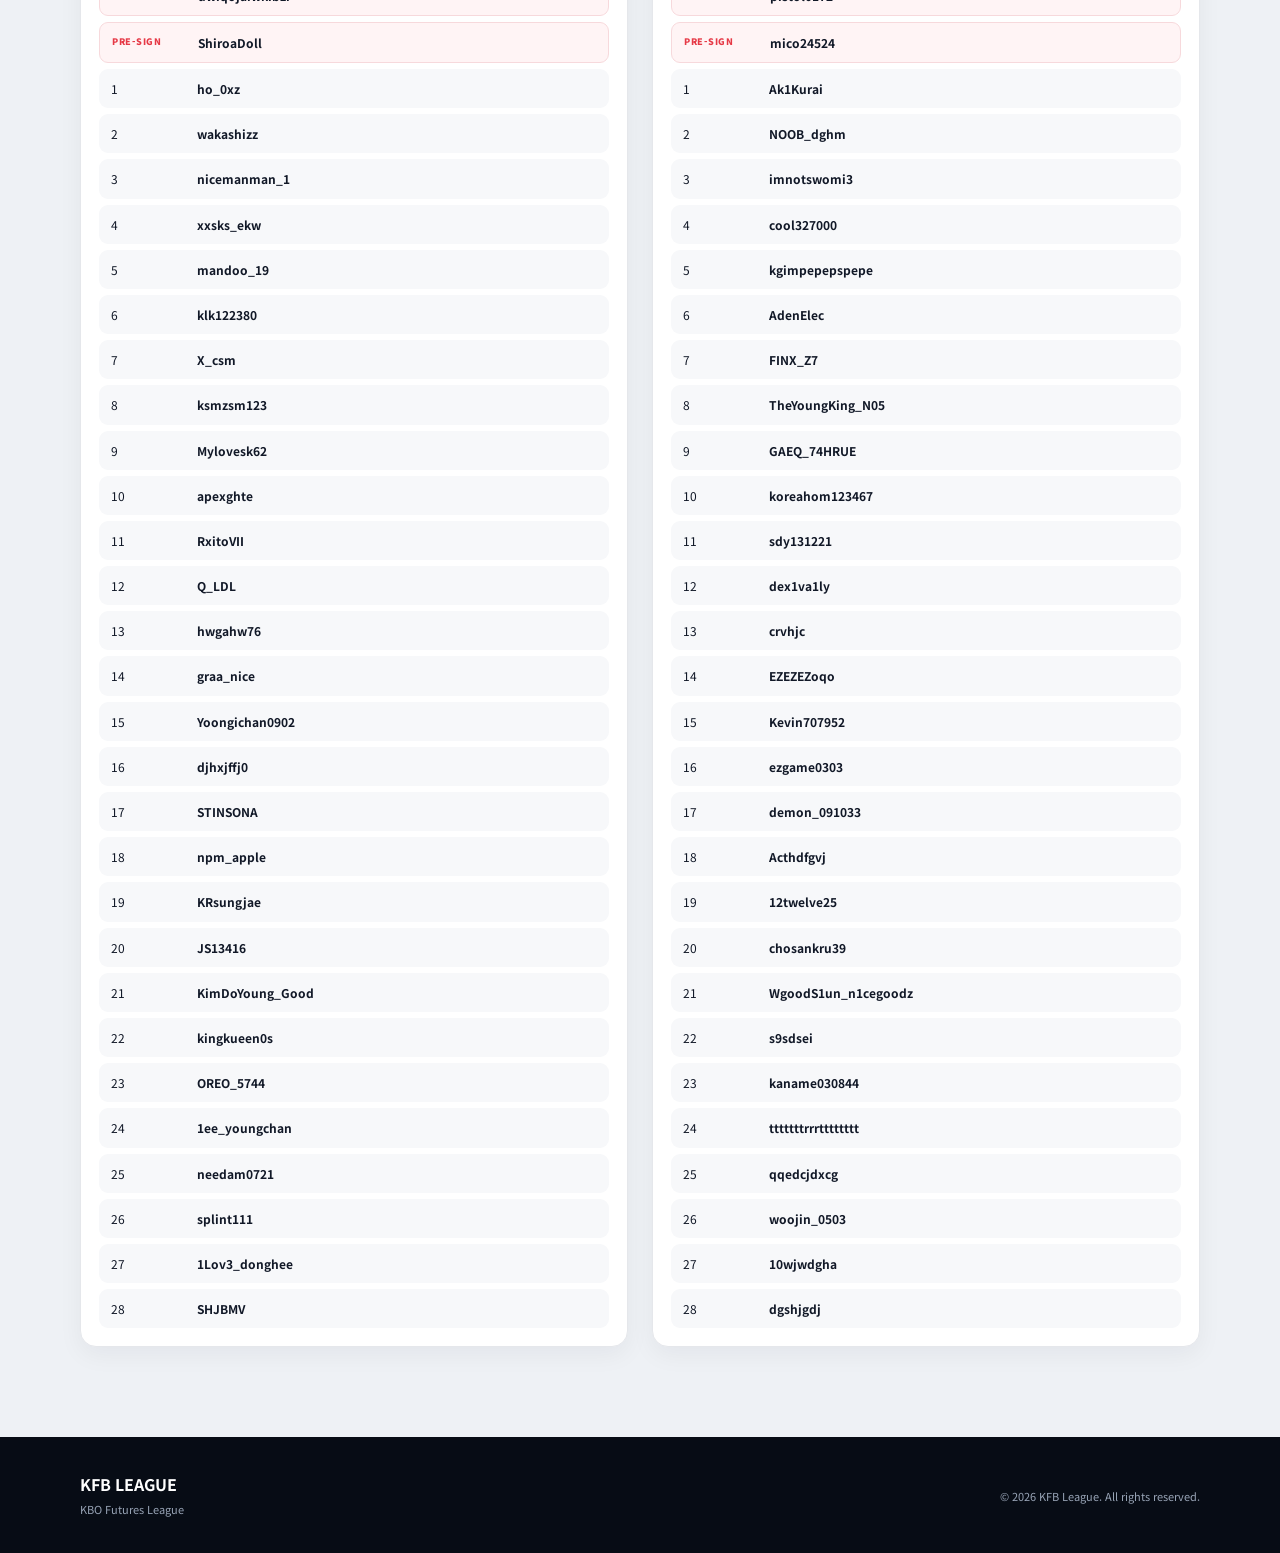
==== commit 319cb9e2: "Add HR AVG ERA leaderboards" ====
--- a/index.html
+++ b/index.html
@@ -1,11 +1,12 @@
 <!DOCTYPE html>
-<html lang="ko"><head><meta charset="UTF-8"><meta name="viewport" content="width=device-width,initial-scale=1.0"><meta name="description" content="KFB League official website"><title>KFB LEAGUE</title><link rel="stylesheet" href="styles.css?v=18"></head><body>
-<header class="site-header"><div class="container nav-wrap"><a class="logo" href="#home"><img class="league-logo" src="assets/kamibot_1785728974876.png" alt="KFB Rookie League"><span>LEAGUE</span></a><button class="menu-toggle" aria-label="Open menu">☰</button><nav class="nav"><a href="#home">Home</a><a href="#news">League News</a><a href="#standings">Standings</a><a href="#teams">Teams</a><a href="#players">Players</a><a href="#rosters">Rosters</a><a href="admin.html">Admin</a></nav></div></header>
+<html lang="ko"><head><meta charset="UTF-8"><meta name="viewport" content="width=device-width,initial-scale=1.0"><meta name="description" content="KFB League official website"><title>KFB LEAGUE</title><link rel="stylesheet" href="styles.css?v=20"></head><body>
+<header class="site-header"><div class="container nav-wrap"><a class="logo" href="#home"><img class="league-logo" src="assets/kamibot_1785728974876.png" alt="KFB Rookie League"><span>LEAGUE</span></a><button class="menu-toggle" aria-label="Open menu">☰</button><nav class="nav"><a href="#home">Home</a><a href="#news">League News</a><a href="#standings">Standings</a><a href="#records">Records</a><a href="#teams">Teams</a><a href="#players">Players</a><a href="#rosters">Rosters</a><a href="admin.html">Admin</a></nav></div></header>
 <main id="home"><section class="hero"><div class="container hero-content"><img class="hero-league-logo" src="assets/kamibot_1785728974876.png" alt="KFB Rookie League logo"><p class="eyebrow">KBO FUTURES LEAGUE</p><h1>Baseball Passion<br><span>KFB LEAGUE.</span></h1><p class="hero-copy">Check the latest KFB League action, standings, teams, rosters, and player statistics.</p><div class="hero-actions"><a class="btn btn-ghost" href="#players">Find a Player</a></div></div><div class="hero-ball" aria-hidden="true">⚾</div></section>
 <section id="news" class="section"><div class="container"><div class="section-heading"><div><p class="eyebrow">LATEST</p><h2>League News</h2></div><span class="section-line"></span></div><div class="news-grid"><article class="news-card featured"><span class="tag">KFB NEWS</span><h3>2026 KFB Season Begins</h3><p>A new season and new battles. Follow the latest KFB action.</p><span class="date">2026.08.17</span></article><article class="news-card"><span class="tag">NOTICE</span><h3>League Updates</h3><p>Check the latest KFB League news and information.</p><span class="date">2026.08.16</span></article><article class="news-card"><span class="tag">LEAGUE</span><h3>Team & Roster Updates</h3><p>Latest team information is available on the official website.</p><span class="date">2026.08.15</span></article></div></div></section>
 <section id="standings" class="section section-dark"><div class="container"><div class="section-heading light"><div><p class="eyebrow">STANDINGS</p><h2>League Standings</h2></div><span class="season-badge">2026 SEASON</span></div><div class="table-wrap"><table><thead><tr><th>#</th><th>Team</th><th>GP</th><th>W</th><th>L</th><th>PCT</th></tr></thead><tbody id="standings-body"></tbody></table></div></div></section>
+<section id="records" class="section records-section"><div class="container"><div class="section-heading"><div><p class="eyebrow">PLAYER RECORDS</p><h2>League Leaders</h2><p class="player-subtitle">2026 season leaders by major statistical category.</p></div><span class="season-badge">TOP 10</span></div><div class="record-grid"><div class="record-card"><div class="record-card-head"><div><span class="record-icon">HR</span><h3>Home Run Leaders</h3></div><span>HR</span></div><div id="home-run-leaders" class="leader-list"></div></div><div class="record-card"><div class="record-card-head"><div><span class="record-icon">AVG</span><h3>Batting Average Leaders</h3></div><span>AVG</span></div><div id="batting-average-leaders" class="leader-list"></div></div><div class="record-card"><div class="record-card-head"><div><span class="record-icon">ERA</span><h3>ERA Leaders</h3></div><span>ERA</span></div><div id="era-leaders" class="leader-list"></div></div></div></div></section>
 <section id="teams" class="section teams-section"><div class="container"><div class="section-heading"><div><p class="eyebrow">TEAMS</p><h2>KFB Teams</h2></div></div><div id="teams-grid" class="teams-grid"></div></div></section>
 <section id="players" class="section players-section"><div class="container"><div class="section-heading player-heading"><div><p class="eyebrow">PLAYER STATISTICS</p><h2>Find a Player</h2><p class="player-subtitle">Search the manually maintained player list to view their 2026 season statistics.</p></div><span class="season-badge">MANUAL DATA</span></div><div class="player-search"><span>⌕</span><input id="player-search-input" type="search" autocomplete="off" placeholder="Search player nickname..." aria-label="Search player nickname"><button id="player-search-clear" type="button">Clear</button></div><div id="player-results" class="player-results"></div></div></section>
 <section id="rosters" class="section roster-section"><div class="container"><div class="section-heading"><div><p class="eyebrow">ROSTERS</p><h2>Team Rosters</h2></div><span class="season-badge roster-badge">KFB LEAGUE</span></div><div id="rosters-grid" class="rosters-grid"></div></div></section></main>
 <footer class="footer"><div class="container footer-wrap"><div><strong>KFB LEAGUE</strong><p>KBO Futures League</p></div><p>© <span id="year"></span> KFB League. All rights reserved.</p></div></footer>
-<script src="player-stats.js?v=3"></script><script src="script.js?v=14"></script><script src="roster-overrides.js?v=7"></script></body></html>
+<script src="player-stats.js?v=3"></script><script src="script.js?v=15"></script><script src="roster-overrides.js?v=7"></script></body></html>
--- a/styles.css
+++ b/styles.css
@@ -1,5 +1,7 @@
 @import url('https://fonts.googleapis.com/css2?family=Noto+Sans+KR:wght@400;500;700;900&display=swap');
 :root{--red:#e63946;--navy:#0b1220;--ink:#111827;--muted:#64748b;--line:#e5e7eb;--bg:#f6f7f9;--white:#fff}
-*{box-sizing:border-box;margin:0;padding:0}html{scroll-behavior:smooth}body{font-family:'Noto Sans KR',sans-serif;color:var(--ink);background:var(--bg);line-height:1.6}a{text-decoration:none;color:inherit}.container{width:min(1120px,92%);margin:auto}.site-header{position:sticky;top:0;z-index:20;background:rgba(11,18,32,.96);backdrop-filter:blur(10px);color:#fff}.nav-wrap{height:72px;display:flex;align-items:center;justify-content:space-between}.logo{display:flex;align-items:center;gap:9px;font-size:20px;font-weight:900;letter-spacing:-1px}.logo .league-logo{width:48px;height:48px;object-fit:contain;display:block}.logo span{font-size:10px;display:block;color:#aab4c4;letter-spacing:2px}.nav{display:flex;gap:24px;font-size:14px;font-weight:700}.nav a{opacity:.8;transition:.2s}.nav a:hover{opacity:1;color:#ff6670}.menu-toggle{display:none;background:none;border:0;color:#fff;font-size:25px}.hero{position:relative;overflow:hidden;min-height:600px;display:flex;align-items:center;background:linear-gradient(120deg,#080d18,#17243b);color:#fff}.hero:after{content:'';position:absolute;inset:0;background:radial-gradient(circle at 75% 45%,rgba(230,57,70,.25),transparent 35%);pointer-events:none}.hero-content{position:relative;z-index:2;width:min(1120px,92%);margin:auto}.hero-league-logo{position:absolute;z-index:1;right:2%;top:50%;transform:translateY(-50%);width:min(390px,38vw);height:min(390px,38vw);object-fit:contain;display:block;filter:drop-shadow(0 18px 32px rgba(0,0,0,.42))}.eyebrow{font-size:12px;font-weight:900;letter-spacing:2.5px;color:var(--red);margin-bottom:10px}.hero h1{font-size:clamp(42px,7vw,78px);line-height:1.12;letter-spacing:-4px;max-width:600px}.hero h1 span{color:#ff4d5a}.hero-copy{margin-top:22px;color:#b8c2d1;max-width:520px}.hero-actions{display:flex;gap:12px;margin-top:32px}.btn{padding:13px 22px;border-radius:7px;font-weight:700;font-size:14px}.btn-primary{background:var(--red)}.btn-ghost{border:1px solid #526075}.hero-ball{display:none}.section{padding:90px 0}.section-dark{background:var(--navy);color:#fff}.section-heading{display:flex;justify-content:space-between;align-items:end;margin-bottom:30px}.section-heading h2{font-size:34px;letter-spacing:-1.5px}.section-line{height:2px;width:60%;background:var(--line)}.light .eyebrow{color:#ff6670}.season-badge{font-size:11px;border:1px solid #3b475b;padding:7px 12px;border-radius:30px;color:#aeb8c8}.news-grid{display:grid;grid-template-columns:1.25fr 1fr 1fr;gap:16px}.news-card{background:#fff;border:1px solid var(--line);border-radius:12px;padding:28px;min-height:245px;display:flex;flex-direction:column;transition:.2s}.news-card:hover{transform:translateY(-4px);box-shadow:0 15px 35px rgba(15,23,42,.08)}.news-card.featured{background:var(--red);color:#fff;border-color:var(--red)}.tag{font-size:10px;font-weight:900;letter-spacing:1.5px;margin-bottom:auto;opacity:.75}.news-card h3{font-size:21px;line-height:1.35;margin:28px 0 10px}.news-card p{font-size:13px;color:var(--muted)}.featured p{color:#ffe0e2}.date{font-size:11px;margin-top:20px;opacity:.65}.table-wrap{overflow-x:auto;border:1px solid #263248;border-radius:10px}table{width:100%;border-collapse:collapse;font-size:14px}th,td{padding:16px;text-align:center;border-bottom:1px solid #263248}th{font-size:11px;color:#8e9bad}td:nth-child(2),th:nth-child(2){text-align:left}tbody tr:last-child td{border-bottom:0}.rank{font-weight:900;color:#ff6670}.team-name{font-weight:700}.schedule-list{display:grid;gap:18px}.schedule-round{background:#f0f2f5;border:1px solid var(--line);border-radius:12px;padding:16px}.schedule-round h3{font-size:15px;margin:0 0 10px;color:var(--navy)}.match{background:#fff;border:1px solid var(--line);border-radius:10px;padding:16px 20px;display:grid;grid-template-columns:1fr 110px;align-items:center;margin-top:8px}.match-teams{display:flex;align-items:center;justify-content:center;gap:25px;font-weight:900}.vs{font-size:10px;color:#a1aab8;font-weight:500}.match-status{text-align:right;font-size:11px;font-weight:700;color:var(--red)}.teams-section{padding-top:20px}.teams-grid{display:grid;grid-template-columns:repeat(4,1fr);gap:14px}.team-card{background:#fff;border:1px solid var(--line);border-radius:10px;padding:25px;text-align:center}.team-logo,.team-logo-img{width:78px;height:78px;border-radius:50%;margin:0 auto 15px;background-repeat:no-repeat;background-color:#fff;box-shadow:0 5px 16px rgba(15,23,42,.12)}.team-logo{background-size:400% 100%}.team-logo-hyundai{background-image:url('assets/team-logos.svg');background-position:0 0}.team-logo-kt{background-image:url('assets/team-logos.svg');background-position:33.333333% 0}.team-logo-samsung{background-image:url('assets/team-logos.svg');background-position:66.666667% 0}.team-logo-img{object-fit:contain;background-size:contain}.team-card h3{font-size:16px}.team-card p{font-size:11px;color:var(--muted)}
+*{box-sizing:border-box;margin:0;padding:0}html{scroll-behavior:smooth}body{font-family:'Noto Sans KR',sans-serif;color:var(--ink);background:var(--bg);line-height:1.6;overflow-x:hidden}a{text-decoration:none;color:inherit}.container{width:min(1120px,92%);margin:auto}.site-header{position:sticky;top:0;z-index:20;background:rgba(11,18,32,.96);backdrop-filter:blur(10px);color:#fff}.nav-wrap{height:72px;display:flex;align-items:center;justify-content:space-between}.logo{display:flex;align-items:center;gap:9px;font-size:20px;font-weight:900;letter-spacing:-1px}.logo .league-logo{width:48px;height:48px;object-fit:contain;display:block}.logo span{font-size:10px;display:block;color:#aab4c4;letter-spacing:2px}.nav{display:flex;gap:24px;font-size:14px;font-weight:700}.nav a{opacity:.8;transition:.2s}.nav a:hover{opacity:1;color:#ff6670}.menu-toggle{display:none;background:none;border:0;color:#fff;font-size:25px}.hero{position:relative;overflow:hidden;min-height:600px;display:flex;align-items:center;background:linear-gradient(120deg,#080d18,#17243b);color:#fff}.hero:after{content:'';position:absolute;inset:0;background:radial-gradient(circle at 75% 45%,rgba(230,57,70,.25),transparent 35%);pointer-events:none}.hero-content{position:relative;z-index:2;width:min(1120px,92%);margin:auto}.hero-league-logo{position:absolute;z-index:1;right:2%;top:50%;transform:translateY(-50%);width:min(390px,38vw);height:min(390px,38vw);object-fit:contain;display:block;filter:drop-shadow(0 18px 32px rgba(0,0,0,.42))}.eyebrow{font-size:12px;font-weight:900;letter-spacing:2.5px;color:var(--red);margin-bottom:10px}.hero h1{font-size:clamp(42px,7vw,78px);line-height:1.12;letter-spacing:-4px;max-width:600px}.hero h1 span{color:#ff4d5a}.hero-copy{margin-top:22px;color:#b8c2d1;max-width:520px}.hero-actions{display:flex;gap:12px;margin-top:32px}.btn{padding:13px 22px;border-radius:7px;font-weight:700;font-size:14px}.btn-primary{background:var(--red)}.btn-ghost{border:1px solid #526075}.hero-ball{display:none}.section{padding:90px 0}.section-dark{background:var(--navy);color:#fff}.section-heading{display:flex;justify-content:space-between;align-items:end;margin-bottom:30px}.section-heading h2{font-size:34px;letter-spacing:-1.5px}.section-line{height:2px;width:60%;background:var(--line)}.light .eyebrow{color:#ff6670}.season-badge{font-size:11px;border:1px solid #3b475b;padding:7px 12px;border-radius:30px;color:#aeb8c8}.news-grid{display:grid;grid-template-columns:1.25fr 1fr 1fr;gap:16px}.news-card{background:#fff;border:1px solid var(--line);border-radius:12px;padding:28px;min-height:245px;display:flex;flex-direction:column;transition:.2s}.news-card:hover{transform:translateY(-4px);box-shadow:0 15px 35px rgba(15,23,42,.08)}.news-card.featured{background:var(--red);color:#fff;border-color:var(--red)}.tag{font-size:10px;font-weight:900;letter-spacing:1.5px;margin-bottom:auto;opacity:.75}.news-card h3{font-size:21px;line-height:1.35;margin:28px 0 10px}.news-card p{font-size:13px;color:var(--muted)}.featured p{color:#ffe0e2}.date{font-size:11px;margin-top:20px;opacity:.65}.table-wrap{overflow-x:auto;border:1px solid #263248;border-radius:10px}table{width:100%;border-collapse:collapse;font-size:14px}th,td{padding:16px;text-align:center;border-bottom:1px solid #263248}th{font-size:11px;color:#8e9bad}td:nth-child(2),th:nth-child(2){text-align:left}tbody tr:last-child td{border-bottom:0}.rank{font-weight:900;color:#ff6670}.team-name{font-weight:700}.teams-section{padding-top:20px}.teams-grid{display:grid;grid-template-columns:repeat(4,1fr);gap:14px}.team-card{background:#fff;border:1px solid var(--line);border-radius:10px;padding:25px;text-align:center}.team-logo,.team-logo-img{width:78px;height:78px;border-radius:50%;margin:0 auto 15px;background-repeat:no-repeat;background-color:#fff;box-shadow:0 5px 16px rgba(15,23,42,.12)}.team-logo{background-size:400% 100%}.team-logo-hyundai{background-image:url('assets/team-logos.svg');background-position:0 0}.team-logo-kt{background-image:url('assets/team-logos.svg');background-position:33.333333% 0}.team-logo-samsung{background-image:url('assets/team-logos.svg');background-position:66.666667% 0}.team-logo-img{object-fit:contain;background-size:contain}.team-card h3{font-size:16px}.team-card p{font-size:11px;color:var(--muted)}
 .players-section{background:#fff;border-top:1px solid var(--line);border-bottom:1px solid var(--line)}.player-heading{margin-bottom:25px}.player-subtitle{font-size:13px;color:var(--muted);margin-top:7px}.player-search{display:flex;align-items:center;gap:10px;background:#f6f7f9;border:1px solid #dbe1e9;border-radius:12px;padding:8px 10px 8px 16px;box-shadow:0 8px 25px rgba(15,23,42,.04)}.player-search>span{font-size:24px;color:var(--muted);line-height:1}.player-search input{flex:1;border:0;outline:0;background:transparent;font:inherit;font-size:14px;min-width:0}.player-search button{border:0;background:#e9edf2;color:#475569;padding:8px 12px;border-radius:7px;font-size:11px;font-weight:800;cursor:pointer}.player-results{margin-top:18px}.player-empty{border:1px dashed #cbd5e1;border-radius:12px;padding:42px 20px;text-align:center;color:var(--muted);display:flex;flex-direction:column;gap:4px}.player-empty strong{color:var(--ink);font-size:15px}.player-empty span{font-size:12px}.player-card{border:1px solid var(--line);border-radius:14px;overflow:hidden;background:#fff;box-shadow:0 10px 30px rgba(15,23,42,.06);margin-bottom:15px}.player-card-top{display:flex;justify-content:space-between;gap:20px;padding:23px 25px;background:linear-gradient(120deg,var(--navy),#17243b);color:#fff}.player-card-top .eyebrow{margin:2px 0 1px;color:#ff6670}.player-card-top h3{font-size:25px;letter-spacing:-1px}.player-card-top small{color:#9eabbd;font-size:10px}.player-badge{align-self:flex-start;border:1px solid #3b475b;border-radius:20px;padding:5px 9px;color:#aeb8c8;font-size:9px;font-weight:900}.player-stat-highlight{display:grid;grid-template-columns:repeat(4,1fr);border-bottom:1px solid var(--line)}.player-stat-highlight div{padding:19px;text-align:center;border-right:1px solid var(--line)}.player-stat-highlight div:last-child{border:0}.player-stat-highlight strong{display:block;font-size:25px;color:var(--red);line-height:1.1}.player-stat-highlight span{display:block;color:var(--muted);font-size:9px;font-weight:900;letter-spacing:1px;margin-top:4px}.player-stat-grid{display:grid;grid-template-columns:repeat(5,1fr);padding:17px 20px;gap:10px}.player-stat-grid span{display:flex;justify-content:space-between;background:#f7f8fa;border-radius:7px;padding:7px 9px;color:var(--muted);font-size:10px}.player-stat-grid b{color:var(--ink)}
-.roster-section{padding-top:35px;background:#eef1f5}.rosters-grid{display:grid;grid-template-columns:repeat(2,minmax(0,1fr));gap:24px}.roster-card{background:#fff;border:1px solid var(--line);border-radius:16px;overflow:hidden;box-shadow:0 8px 24px rgba(15,23,42,.05)}.roster-card-header{display:flex;justify-content:space-between;align-items:center;padding:22px 24px;background:linear-gradient(120deg,var(--navy),#17243b);color:#fff}.roster-card-header h3{font-size:20px;letter-spacing:-.5px}.roster-card-header:after{content:'ROSTER';font-size:9px;letter-spacing:1.5px;color:#aeb8c8;border:1px solid #3b475b;border-radius:20px;padding:5px 9px}.roster-staff{padding:10px 18px 18px}.roster-row{display:grid;grid-template-columns:76px 1fr;gap:10px;align-items:center;padding:10px 12px;margin-top:6px;border-radius:9px;font-size:12px}.roster-row:not(.staff-row){background:#f7f8fa}.roster-row strong{font-size:12px;font-weight:700}.staff-row{background:#fff4f5;border:1px solid #f7d9dc}.staff-row span{font-size:9px;font-weight:900;color:var(--red);letter-spacing:.7px;text-transform:uppercase}.staff-row strong{font-size:12px}.roster-row em{display:none}.roster-table-wrap{overflow-x:auto}.roster-table{font-size:12px}.roster-table th,.roster-table td{padding:9px 12px;border-bottom:1px solid #eef0f3}.roster-table th{background:#fafafa;color:#64748b;text-align:left}.roster-table td:first-child,.roster-table th:first-child{width:45px;text-align:center}.roster-table td:nth-child(3),.roster-table th:nth-child(3){width:85px;text-align:center;color:#64748b}.roster-table tbody tr:last-child td{border-bottom:0}.footer{background:#070c15;color:#98a4b6;padding:35px 0;font-size:11px}.footer-wrap{display:flex;justify-content:space-between;align-items:center}.footer strong{color:#fff;font-size:16px}.footer p{margin-top:3px}@media(max-width:900px){.nav{gap:14px;font-size:12px}.rosters-grid{grid-template-columns:1fr}.player-stat-grid{grid-template-columns:repeat(3,1fr)}.hero-league-logo{right:-2%;width:330px;height:330px}.hero-content{padding-right:220px}}@media(max-width:760px){.nav{display:none;position:absolute;top:72px;left:0;right:0;background:var(--navy);padding:18px 4%;flex-direction:column;gap:16px}.nav.open{display:flex}.menu-toggle{display:block}.logo .league-logo{width:42px;height:42px}.hero{min-height:650px;align-items:flex-start;padding-top:75px}.hero-content{padding-right:0}.hero-league-logo{width:220px;height:220px;right:50%;top:auto;bottom:-20px;transform:translateX(50%)}.hero h1{letter-spacing:-2px}.news-grid,.teams-grid{grid-template-columns:1fr}.section{padding:65px 0}.section-line{display:none}.match{grid-template-columns:1fr;gap:10px}.match-teams{justify-content:flex-start}.match-status{text-align:left}.footer-wrap{flex-direction:column;align-items:flex-start;gap:18px}.roster-card-header{padding:18px}.roster-card-header h3{font-size:18px}.roster-staff{padding:10px 14px}.roster-row{grid-template-columns:68px 1fr}.roster-table{min-width:330px}.player-heading{align-items:flex-start;gap:12px;flex-direction:column}.player-stat-highlight strong{font-size:21px}.player-stat-grid{grid-template-columns:repeat(2,1fr);padding:14px}.player-card-top{padding:19px}.player-card-top h3{font-size:21px}}
+.roster-section{padding-top:35px;background:#eef1f5}.rosters-grid{display:grid;grid-template-columns:repeat(2,minmax(0,1fr));gap:24px}.roster-card{background:#fff;border:1px solid var(--line);border-radius:16px;overflow:hidden;box-shadow:0 8px 24px rgba(15,23,42,.05)}.roster-card-header{display:flex;justify-content:space-between;align-items:center;padding:22px 24px;background:linear-gradient(120deg,var(--navy),#17243b);color:#fff}.roster-card-header h3{font-size:20px;letter-spacing:-.5px}.roster-card-header:after{content:'ROSTER';font-size:9px;letter-spacing:1.5px;color:#aeb8c8;border:1px solid #3b475b;border-radius:20px;padding:5px 9px}.roster-staff{padding:10px 18px 18px}.roster-row{display:grid;grid-template-columns:76px 1fr;gap:10px;align-items:center;padding:10px 12px;margin-top:6px;border-radius:9px;font-size:12px}.roster-row:not(.staff-row){background:#f7f8fa}.roster-row strong{font-size:12px;font-weight:700}.staff-row{background:#fff4f5;border:1px solid #f7d9dc}.staff-row span{font-size:9px;font-weight:900;color:var(--red);letter-spacing:.7px;text-transform:uppercase}.staff-row strong{font-size:12px}.roster-row em{display:none}.roster-table-wrap{overflow-x:auto}.roster-table{font-size:12px}.roster-table th,.roster-table td{padding:9px 12px;border-bottom:1px solid #eef0f3}.roster-table th{background:#fafafa;color:#64748b;text-align:left}.roster-table td:first-child,.roster-table th:first-child{width:45px;text-align:center}.roster-table td:nth-child(3),.roster-table th:nth-child(3){width:85px;text-align:center;color:#64748b}.roster-table tbody tr:last-child td{border-bottom:0}.footer{background:#070c15;color:#98a4b6;padding:35px 0;font-size:11px}.footer-wrap{display:flex;justify-content:space-between;align-items:center}.footer strong{color:#fff;font-size:16px}.footer p{margin-top:3px}
+@media(max-width:900px){.nav{gap:14px;font-size:12px}.rosters-grid{grid-template-columns:1fr}.player-stat-grid{grid-template-columns:repeat(3,1fr)}.hero-league-logo{right:-2%;width:300px;height:300px}.hero-content{padding-right:220px}}
+@media(max-width:760px){.nav{display:none;position:absolute;top:72px;left:0;right:0;background:var(--navy);padding:18px 4%;flex-direction:column;gap:16px}.nav.open{display:flex}.menu-toggle{display:block}.logo .league-logo{width:42px;height:42px}.hero{min-height:620px;align-items:flex-start;padding-top:62px}.hero-content{padding-right:0;width:92%}.hero-league-logo{display:none}.hero h1{font-size:clamp(40px,11vw,56px);line-height:1.12;letter-spacing:-2.5px;max-width:100%}.hero-copy{font-size:15px;line-height:1.7;margin-top:20px;max-width:100%}.hero-actions{margin-top:28px}.btn{padding:13px 20px}.news-grid,.teams-grid{grid-template-columns:1fr}.section{padding:65px 0}.section-heading{align-items:flex-start;gap:12px}.section-heading h2{font-size:30px}.section-line{display:none}.footer-wrap{flex-direction:column;align-items:flex-start;gap:18px}.roster-card-header{padding:18px}.roster-card-header h3{font-size:18px}.roster-staff{padding:10px 14px}.roster-row{grid-template-columns:68px 1fr}.roster-table{min-width:330px}.player-heading{align-items:flex-start;gap:12px;flex-direction:column}.player-stat-highlight strong{font-size:21px}.player-stat-grid{grid-template-columns:repeat(2,1fr);padding:14px}.player-card-top{padding:19px}.player-card-top h3{font-size:21px}}
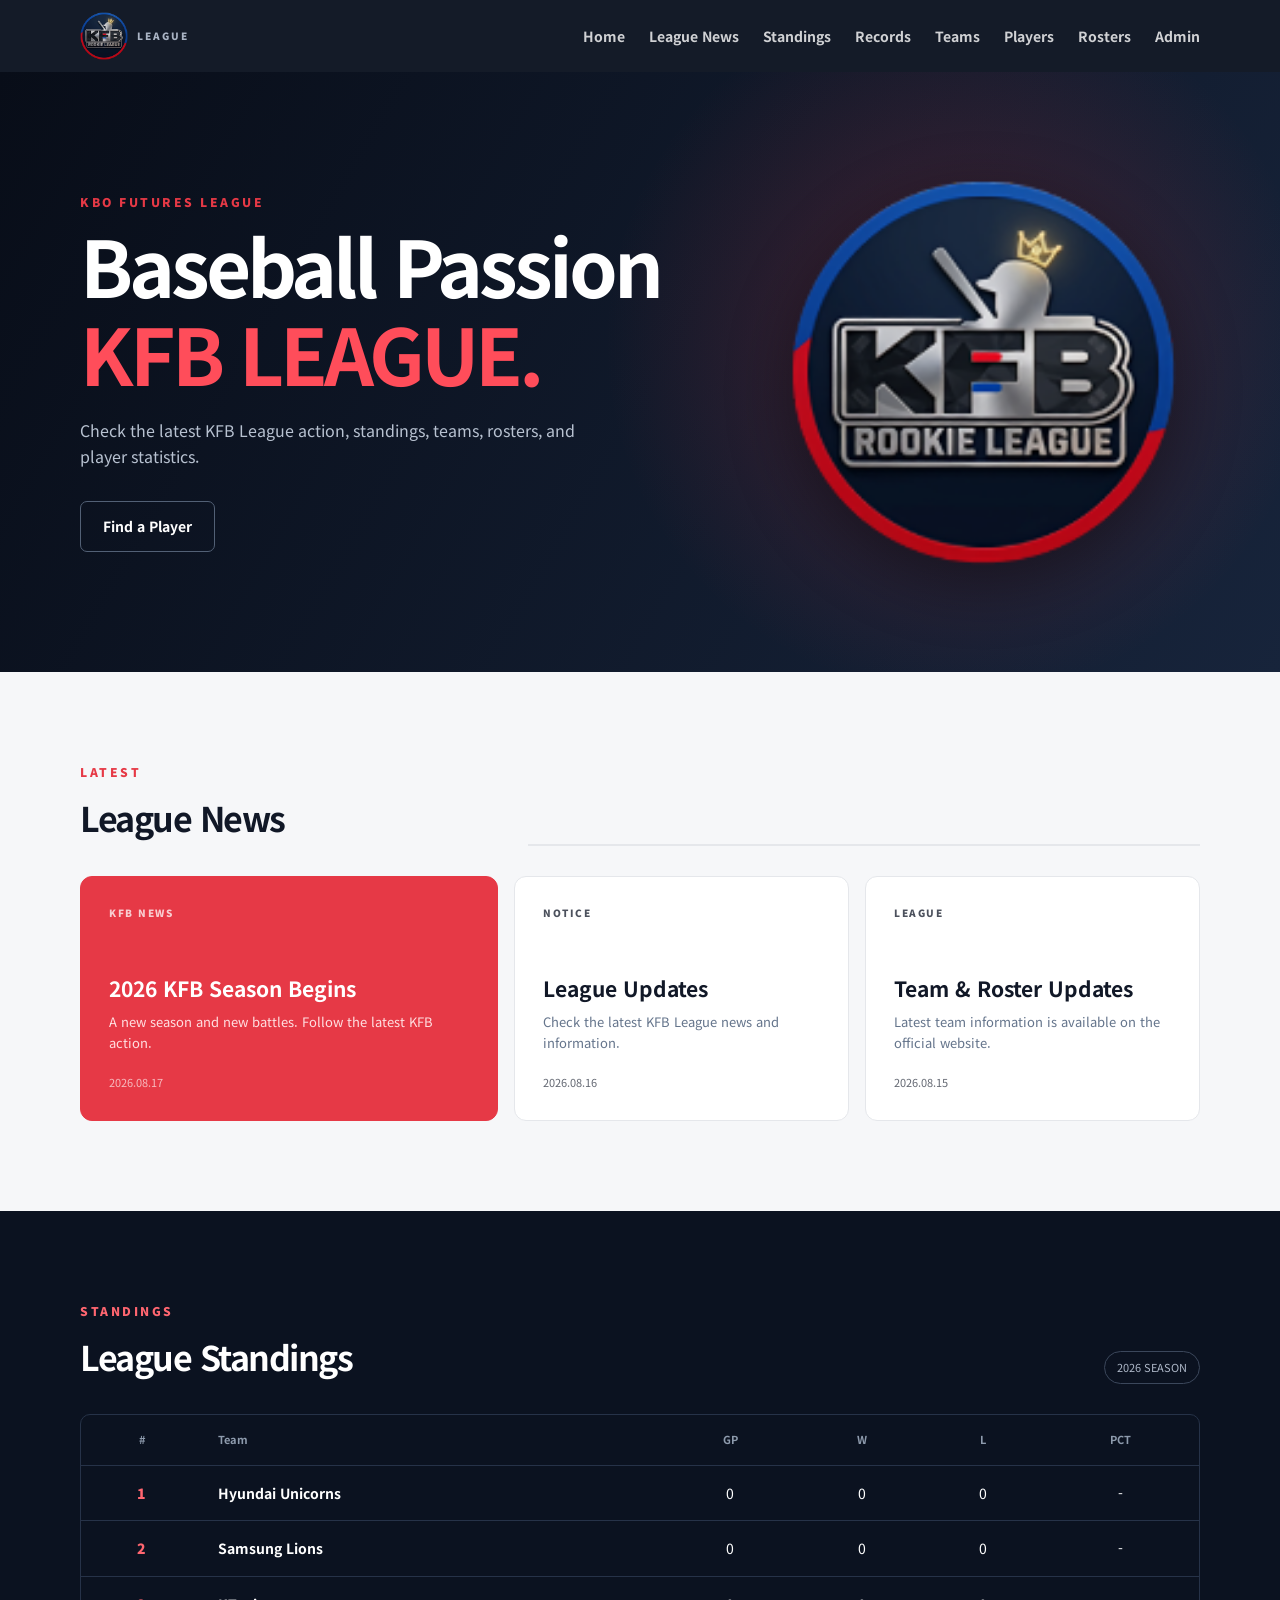
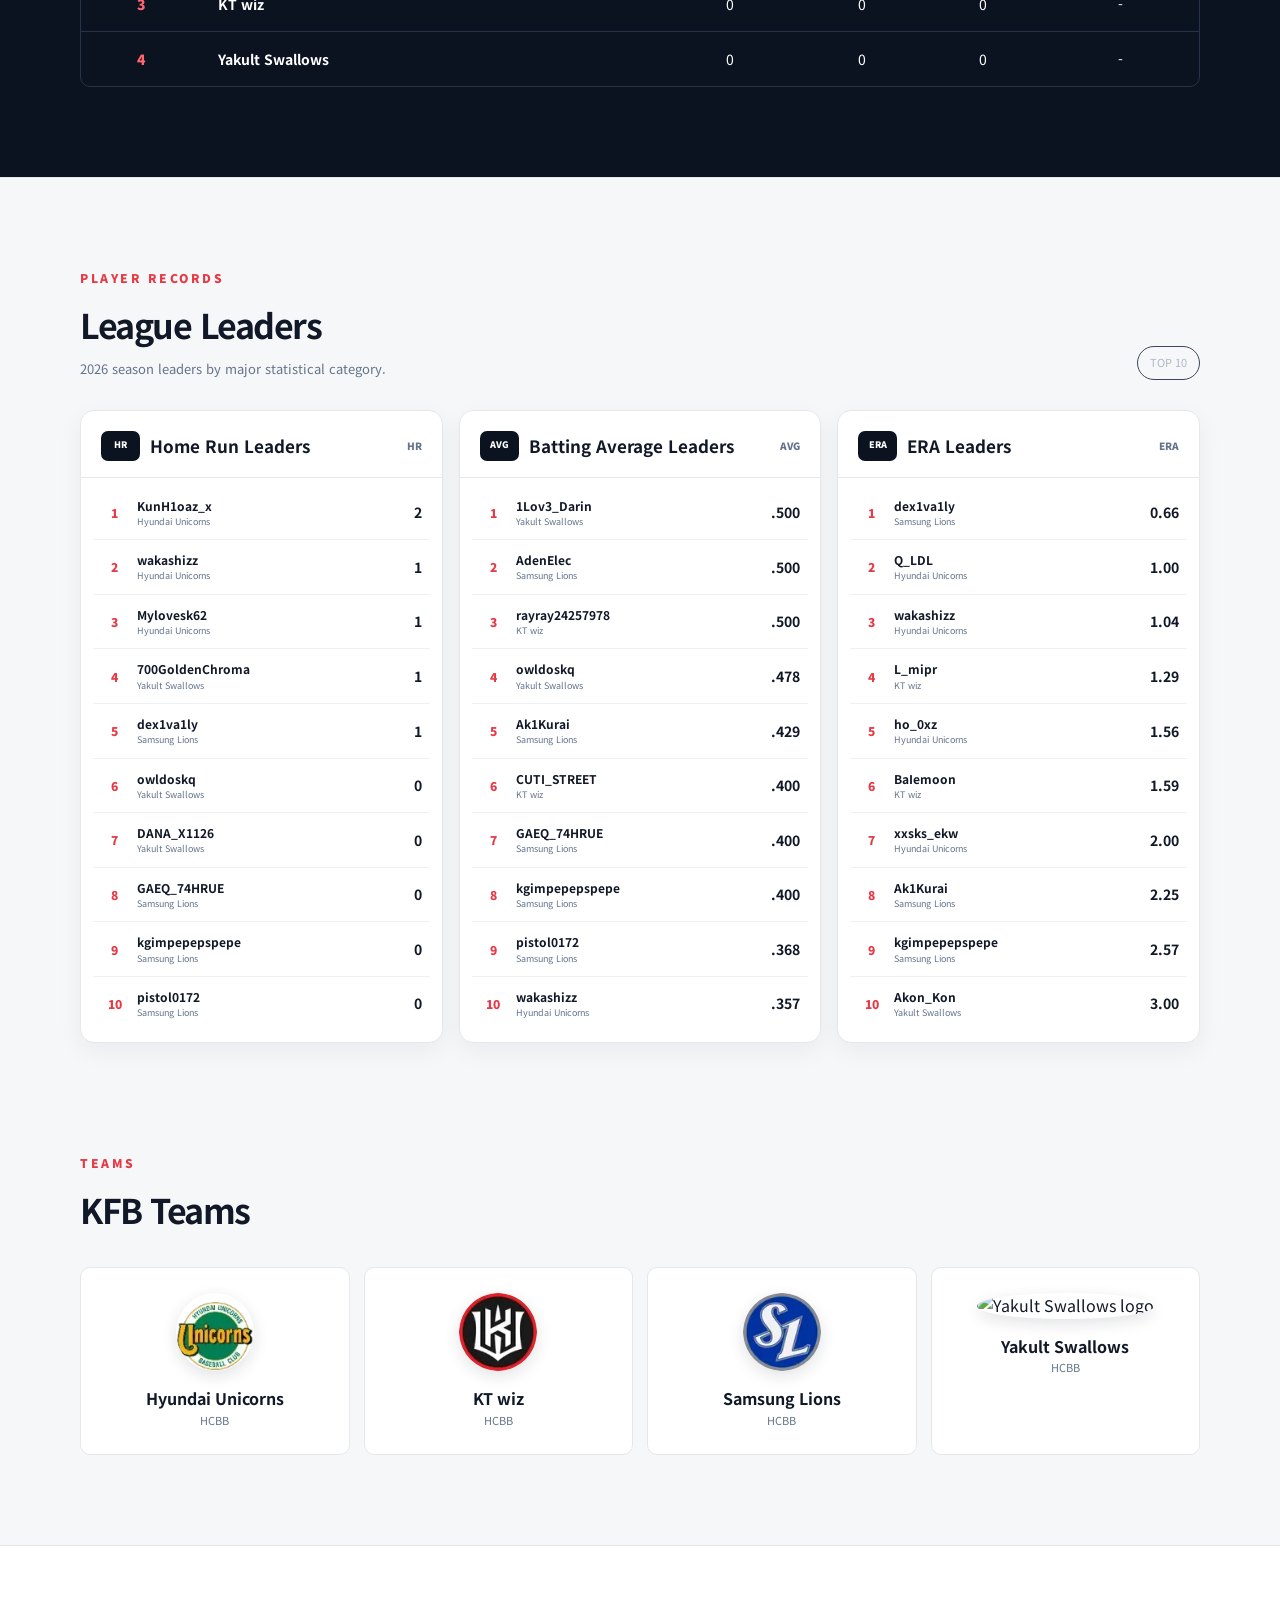
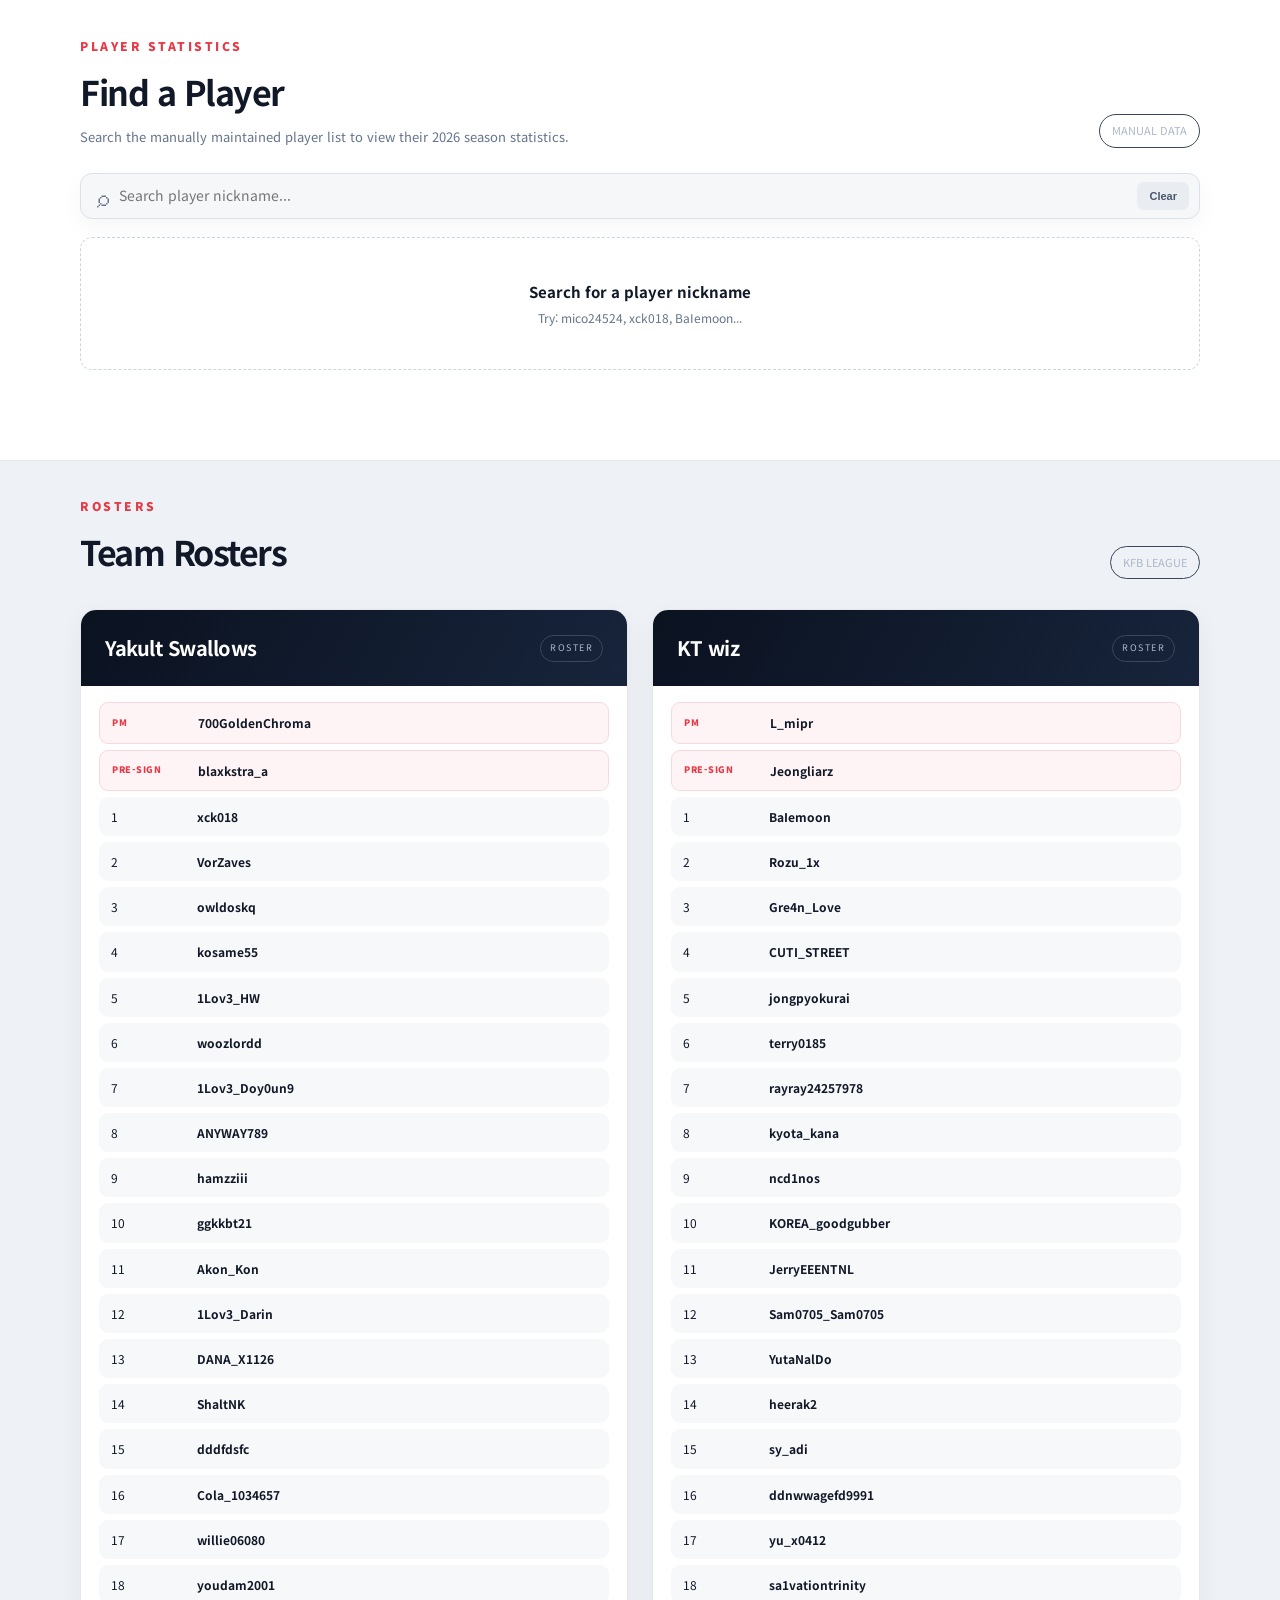
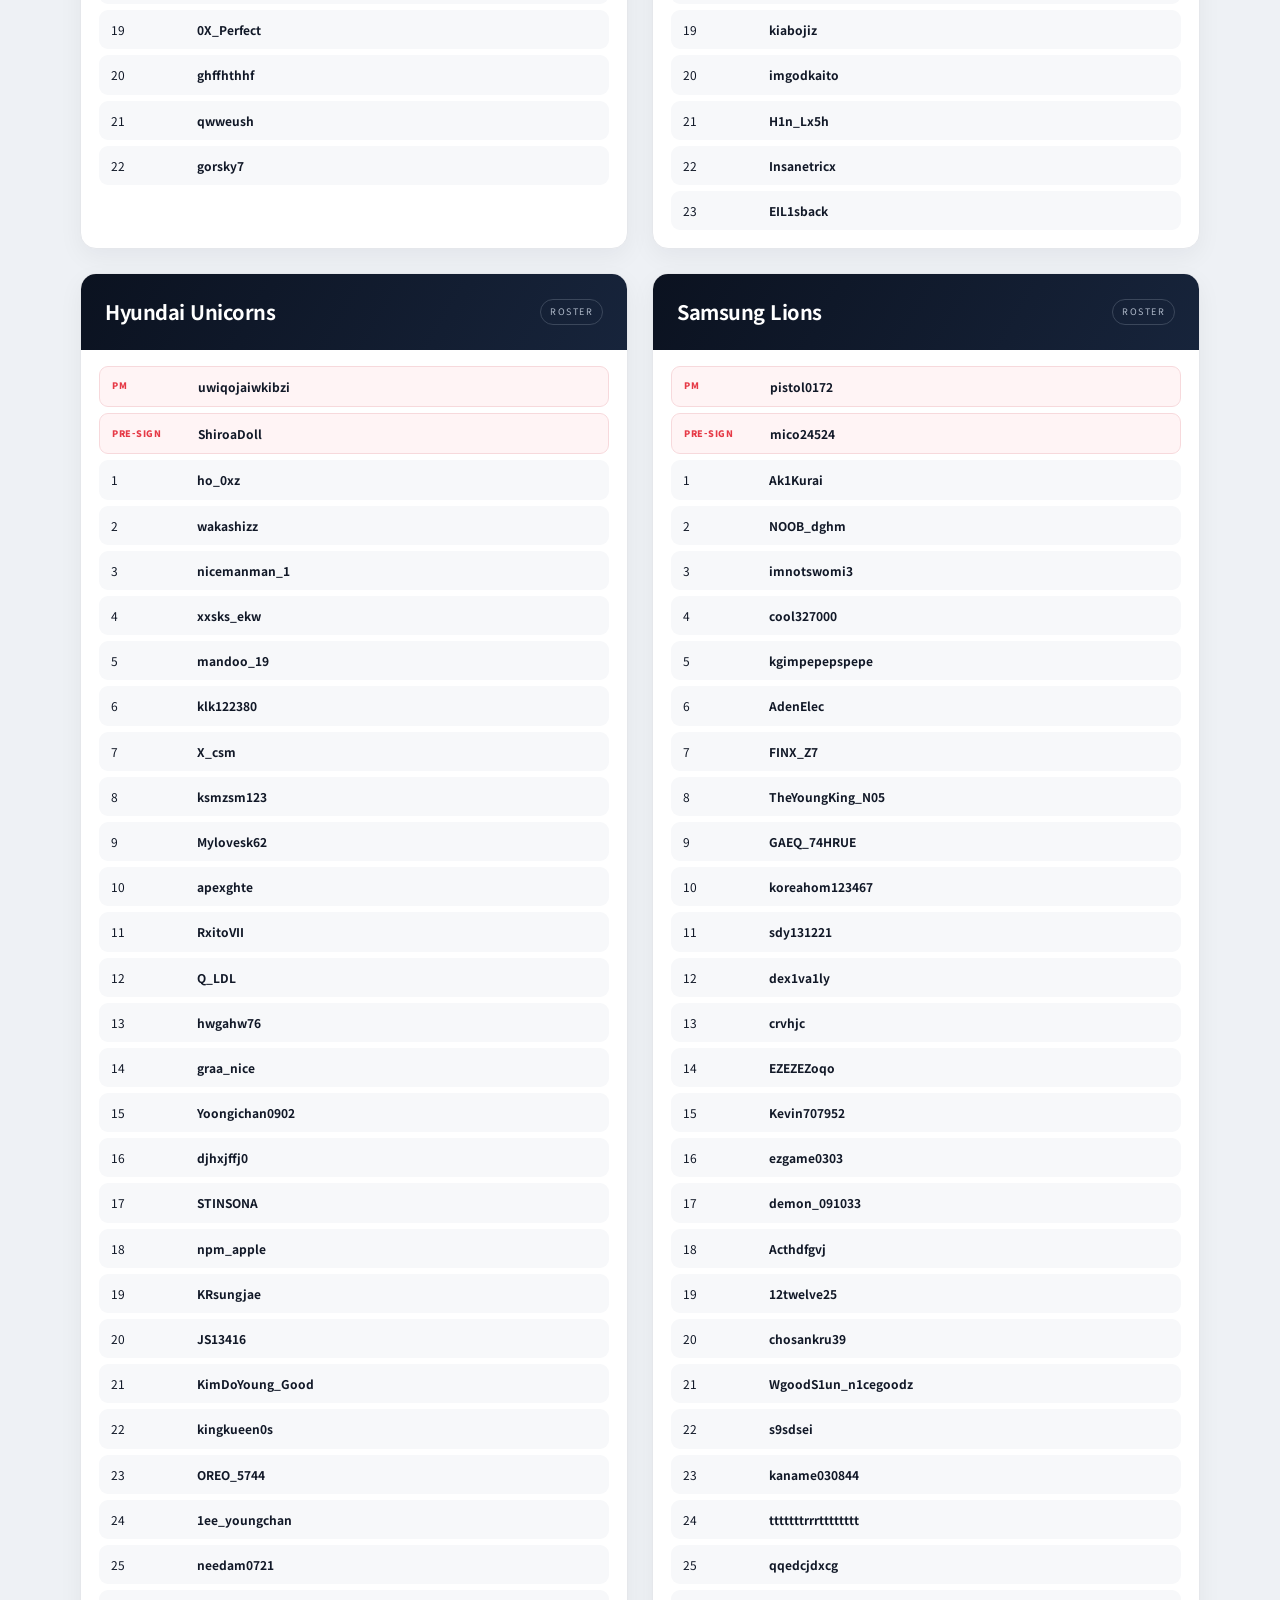
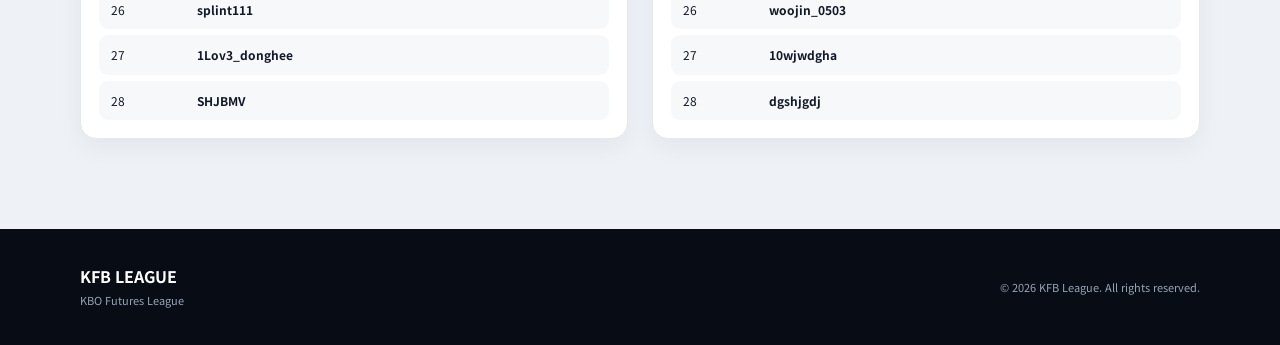
==== commit f5f5c301: "Refresh site scripts and styles for ERA leaders update" ====
--- a/index.html
+++ b/index.html
@@ -1,5 +1,5 @@
 <!DOCTYPE html>
-<html lang="ko"><head><meta charset="UTF-8"><meta name="viewport" content="width=device-width,initial-scale=1.0"><meta name="description" content="KFB League official website"><title>KFB LEAGUE</title><link rel="stylesheet" href="styles.css?v=20"></head><body>
+<html lang="ko"><head><meta charset="UTF-8"><meta name="viewport" content="width=device-width,initial-scale=1.0"><meta name="description" content="KFB League official website"><title>KFB LEAGUE</title><link rel="stylesheet" href="styles.css?v=21"></head><body>
 <header class="site-header"><div class="container nav-wrap"><a class="logo" href="#home"><img class="league-logo" src="assets/kamibot_1785728974876.png" alt="KFB Rookie League"><span>LEAGUE</span></a><button class="menu-toggle" aria-label="Open menu">☰</button><nav class="nav"><a href="#home">Home</a><a href="#news">League News</a><a href="#standings">Standings</a><a href="#records">Records</a><a href="#teams">Teams</a><a href="#players">Players</a><a href="#rosters">Rosters</a><a href="admin.html">Admin</a></nav></div></header>
 <main id="home"><section class="hero"><div class="container hero-content"><img class="hero-league-logo" src="assets/kamibot_1785728974876.png" alt="KFB Rookie League logo"><p class="eyebrow">KBO FUTURES LEAGUE</p><h1>Baseball Passion<br><span>KFB LEAGUE.</span></h1><p class="hero-copy">Check the latest KFB League action, standings, teams, rosters, and player statistics.</p><div class="hero-actions"><a class="btn btn-ghost" href="#players">Find a Player</a></div></div><div class="hero-ball" aria-hidden="true">⚾</div></section>
 <section id="news" class="section"><div class="container"><div class="section-heading"><div><p class="eyebrow">LATEST</p><h2>League News</h2></div><span class="section-line"></span></div><div class="news-grid"><article class="news-card featured"><span class="tag">KFB NEWS</span><h3>2026 KFB Season Begins</h3><p>A new season and new battles. Follow the latest KFB action.</p><span class="date">2026.08.17</span></article><article class="news-card"><span class="tag">NOTICE</span><h3>League Updates</h3><p>Check the latest KFB League news and information.</p><span class="date">2026.08.16</span></article><article class="news-card"><span class="tag">LEAGUE</span><h3>Team & Roster Updates</h3><p>Latest team information is available on the official website.</p><span class="date">2026.08.15</span></article></div></div></section>
@@ -9,4 +9,4 @@
 <section id="players" class="section players-section"><div class="container"><div class="section-heading player-heading"><div><p class="eyebrow">PLAYER STATISTICS</p><h2>Find a Player</h2><p class="player-subtitle">Search the manually maintained player list to view their 2026 season statistics.</p></div><span class="season-badge">MANUAL DATA</span></div><div class="player-search"><span>⌕</span><input id="player-search-input" type="search" autocomplete="off" placeholder="Search player nickname..." aria-label="Search player nickname"><button id="player-search-clear" type="button">Clear</button></div><div id="player-results" class="player-results"></div></div></section>
 <section id="rosters" class="section roster-section"><div class="container"><div class="section-heading"><div><p class="eyebrow">ROSTERS</p><h2>Team Rosters</h2></div><span class="season-badge roster-badge">KFB LEAGUE</span></div><div id="rosters-grid" class="rosters-grid"></div></div></section></main>
 <footer class="footer"><div class="container footer-wrap"><div><strong>KFB LEAGUE</strong><p>KBO Futures League</p></div><p>© <span id="year"></span> KFB League. All rights reserved.</p></div></footer>
-<script src="player-stats.js?v=3"></script><script src="script.js?v=15"></script><script src="roster-overrides.js?v=7"></script></body></html>
+<script src="player-stats.js?v=4"></script><script src="script.js?v=16"></script><script src="roster-overrides.js?v=8"></script></body></html>
--- a/styles.css
+++ b/styles.css
@@ -1,7 +1,7 @@
 @import url('https://fonts.googleapis.com/css2?family=Noto+Sans+KR:wght@400;500;700;900&display=swap');
 :root{--red:#e63946;--navy:#0b1220;--ink:#111827;--muted:#64748b;--line:#e5e7eb;--bg:#f6f7f9;--white:#fff}
-*{box-sizing:border-box;margin:0;padding:0}html{scroll-behavior:smooth}body{font-family:'Noto Sans KR',sans-serif;color:var(--ink);background:var(--bg);line-height:1.6;overflow-x:hidden}a{text-decoration:none;color:inherit}.container{width:min(1120px,92%);margin:auto}.site-header{position:sticky;top:0;z-index:20;background:rgba(11,18,32,.96);backdrop-filter:blur(10px);color:#fff}.nav-wrap{height:72px;display:flex;align-items:center;justify-content:space-between}.logo{display:flex;align-items:center;gap:9px;font-size:20px;font-weight:900;letter-spacing:-1px}.logo .league-logo{width:48px;height:48px;object-fit:contain;display:block}.logo span{font-size:10px;display:block;color:#aab4c4;letter-spacing:2px}.nav{display:flex;gap:24px;font-size:14px;font-weight:700}.nav a{opacity:.8;transition:.2s}.nav a:hover{opacity:1;color:#ff6670}.menu-toggle{display:none;background:none;border:0;color:#fff;font-size:25px}.hero{position:relative;overflow:hidden;min-height:600px;display:flex;align-items:center;background:linear-gradient(120deg,#080d18,#17243b);color:#fff}.hero:after{content:'';position:absolute;inset:0;background:radial-gradient(circle at 75% 45%,rgba(230,57,70,.25),transparent 35%);pointer-events:none}.hero-content{position:relative;z-index:2;width:min(1120px,92%);margin:auto}.hero-league-logo{position:absolute;z-index:1;right:2%;top:50%;transform:translateY(-50%);width:min(390px,38vw);height:min(390px,38vw);object-fit:contain;display:block;filter:drop-shadow(0 18px 32px rgba(0,0,0,.42))}.eyebrow{font-size:12px;font-weight:900;letter-spacing:2.5px;color:var(--red);margin-bottom:10px}.hero h1{font-size:clamp(42px,7vw,78px);line-height:1.12;letter-spacing:-4px;max-width:600px}.hero h1 span{color:#ff4d5a}.hero-copy{margin-top:22px;color:#b8c2d1;max-width:520px}.hero-actions{display:flex;gap:12px;margin-top:32px}.btn{padding:13px 22px;border-radius:7px;font-weight:700;font-size:14px}.btn-primary{background:var(--red)}.btn-ghost{border:1px solid #526075}.hero-ball{display:none}.section{padding:90px 0}.section-dark{background:var(--navy);color:#fff}.section-heading{display:flex;justify-content:space-between;align-items:end;margin-bottom:30px}.section-heading h2{font-size:34px;letter-spacing:-1.5px}.section-line{height:2px;width:60%;background:var(--line)}.light .eyebrow{color:#ff6670}.season-badge{font-size:11px;border:1px solid #3b475b;padding:7px 12px;border-radius:30px;color:#aeb8c8}.news-grid{display:grid;grid-template-columns:1.25fr 1fr 1fr;gap:16px}.news-card{background:#fff;border:1px solid var(--line);border-radius:12px;padding:28px;min-height:245px;display:flex;flex-direction:column;transition:.2s}.news-card:hover{transform:translateY(-4px);box-shadow:0 15px 35px rgba(15,23,42,.08)}.news-card.featured{background:var(--red);color:#fff;border-color:var(--red)}.tag{font-size:10px;font-weight:900;letter-spacing:1.5px;margin-bottom:auto;opacity:.75}.news-card h3{font-size:21px;line-height:1.35;margin:28px 0 10px}.news-card p{font-size:13px;color:var(--muted)}.featured p{color:#ffe0e2}.date{font-size:11px;margin-top:20px;opacity:.65}.table-wrap{overflow-x:auto;border:1px solid #263248;border-radius:10px}table{width:100%;border-collapse:collapse;font-size:14px}th,td{padding:16px;text-align:center;border-bottom:1px solid #263248}th{font-size:11px;color:#8e9bad}td:nth-child(2),th:nth-child(2){text-align:left}tbody tr:last-child td{border-bottom:0}.rank{font-weight:900;color:#ff6670}.team-name{font-weight:700}.teams-section{padding-top:20px}.teams-grid{display:grid;grid-template-columns:repeat(4,1fr);gap:14px}.team-card{background:#fff;border:1px solid var(--line);border-radius:10px;padding:25px;text-align:center}.team-logo,.team-logo-img{width:78px;height:78px;border-radius:50%;margin:0 auto 15px;background-repeat:no-repeat;background-color:#fff;box-shadow:0 5px 16px rgba(15,23,42,.12)}.team-logo{background-size:400% 100%}.team-logo-hyundai{background-image:url('assets/team-logos.svg');background-position:0 0}.team-logo-kt{background-image:url('assets/team-logos.svg');background-position:33.333333% 0}.team-logo-samsung{background-image:url('assets/team-logos.svg');background-position:66.666667% 0}.team-logo-img{object-fit:contain;background-size:contain}.team-card h3{font-size:16px}.team-card p{font-size:11px;color:var(--muted)}
+*{box-sizing:border-box;margin:0;padding:0}html{scroll-behavior:smooth}body{font-family:'Noto Sans KR',sans-serif;color:var(--ink);background:var(--bg);line-height:1.6;overflow-x:hidden}a{text-decoration:none;color:inherit}.container{width:min(1120px,92%);margin:auto}.site-header{position:sticky;top:0;z-index:20;background:rgba(11,18,32,.96);backdrop-filter:blur(10px);color:#fff}.nav-wrap{height:72px;display:flex;align-items:center;justify-content:space-between}.logo{display:flex;align-items:center;gap:9px;font-size:20px;font-weight:900;letter-spacing:-1px}.logo .league-logo{width:48px;height:48px;object-fit:contain;display:block}.logo span{font-size:10px;display:block;color:#aab4c4;letter-spacing:2px}.nav{display:flex;gap:24px;font-size:14px;font-weight:700}.nav a{opacity:.8;transition:.2s}.nav a:hover{opacity:1;color:#ff6670}.menu-toggle{display:none;background:none;border:0;color:#fff;font-size:25px}.hero{position:relative;overflow:hidden;min-height:600px;display:flex;align-items:center;background:linear-gradient(120deg,#080d18,#17243b);color:#fff}.hero:after{content:'';position:absolute;inset:0;background:radial-gradient(circle at 75% 45%,rgba(230,57,70,.25),transparent 35%);pointer-events:none}.hero-content{position:relative;z-index:2;width:min(1120px,92%);margin:auto}.hero-league-logo{position:absolute;z-index:1;right:2%;top:50%;transform:translateY(-50%);width:min(390px,38vw);height:min(390px,38vw);object-fit:contain;display:block;filter:drop-shadow(0 18px 32px rgba(0,0,0,.42))}.eyebrow{font-size:12px;font-weight:900;letter-spacing:2.5px;color:var(--red);margin-bottom:10px}.hero h1{font-size:clamp(42px,7vw,78px);line-height:1.12;letter-spacing:-4px;max-width:600px}.hero h1 span{color:#ff4d5a}.hero-copy{margin-top:22px;color:#b8c2d1;max-width:520px}.hero-actions{display:flex;gap:12px;margin-top:32px}.btn{padding:13px 22px;border-radius:7px;font-weight:700;font-size:14px}.btn-primary{background:var(--red)}.btn-ghost{border:1px solid #526075}.hero-ball{display:none}.section{padding:90px 0}.section-dark{background:var(--navy);color:#fff}.section-heading{display:flex;justify-content:space-between;align-items:end;margin-bottom:30px}.section-heading h2{font-size:34px;letter-spacing:-1.5px}.section-line{height:2px;width:60%;background:var(--line)}.light .eyebrow{color:#ff6670}.season-badge{font-size:11px;border:1px solid #3b475b;padding:7px 12px;border-radius:30px;color:#aeb8c8}.news-grid{display:grid;grid-template-columns:1.25fr 1fr 1fr;gap:16px}.news-card{background:#fff;border:1px solid var(--line);border-radius:12px;padding:28px;min-height:245px;display:flex;flex-direction:column;transition:.2s}.news-card:hover{transform:translateY(-4px);box-shadow:0 15px 35px rgba(15,23,42,.08)}.news-card.featured{background:var(--red);color:#fff;border-color:var(--red)}.tag{font-size:10px;font-weight:900;letter-spacing:1.5px;margin-bottom:auto;opacity:.75}.news-card h3{font-size:21px;line-height:1.35;margin:28px 0 10px}.news-card p{font-size:13px;color:var(--muted)}.featured p{color:#ffe0e2}.date{font-size:11px;margin-top:20px;opacity:.65}.table-wrap{overflow-x:auto;border:1px solid #263248;border-radius:10px}table{width:100%;border-collapse:collapse;font-size:14px}th,td{padding:16px;text-align:center;border-bottom:1px solid #263248}th{font-size:11px;color:#8e9bad}td:nth-child(2),th:nth-child(2){text-align:left}tbody tr:last-child td{border-bottom:0}.rank{font-weight:900;color:#ff6670}.team-name{font-weight:700}.records-section{background:#f6f7f9;border-top:1px solid var(--line)}.record-grid{display:grid;grid-template-columns:repeat(3,minmax(0,1fr));gap:16px}.record-card{background:#fff;border:1px solid var(--line);border-radius:14px;overflow:hidden;box-shadow:0 8px 24px rgba(15,23,42,.05)}.record-card-head{display:flex;align-items:center;justify-content:space-between;padding:20px 20px 16px;border-bottom:1px solid var(--line)}.record-card-head>div{display:flex;align-items:center;gap:10px}.record-card-head h3{font-size:17px;line-height:1.25}.record-card-head>span:last-child{font-size:10px;color:var(--muted);font-weight:900}.record-icon{display:inline-flex;align-items:center;justify-content:center;min-width:39px;height:30px;padding:0 7px;border-radius:7px;background:var(--navy);color:#fff;font-size:9px;font-weight:900}.leader-list{padding:8px 12px 12px}.leader-row{display:grid;grid-template-columns:27px 1fr auto;align-items:center;gap:9px;padding:10px 8px;border-bottom:1px solid #eef0f3}.leader-row:last-child{border-bottom:0}.leader-rank{font-size:12px;font-weight:900;color:var(--red);text-align:center}.leader-player{display:flex;flex-direction:column;min-width:0}.leader-player strong{font-size:12px;white-space:nowrap;overflow:hidden;text-overflow:ellipsis}.leader-player small{font-size:9px;color:var(--muted);white-space:nowrap;overflow:hidden;text-overflow:ellipsis}.leader-value{font-size:14px;color:var(--ink)}.leader-empty{padding:25px 10px;text-align:center;color:var(--muted);font-size:11px}.teams-section{padding-top:20px}.teams-grid{display:grid;grid-template-columns:repeat(4,1fr);gap:14px}.team-card{background:#fff;border:1px solid var(--line);border-radius:10px;padding:25px;text-align:center}.team-logo,.team-logo-img{width:78px;height:78px;border-radius:50%;margin:0 auto 15px;background-repeat:no-repeat;background-color:#fff;box-shadow:0 5px 16px rgba(15,23,42,.12)}.team-logo{background-size:400% 100%}.team-logo-hyundai{background-image:url('assets/team-logos.svg');background-position:0 0}.team-logo-kt{background-image:url('assets/team-logos.svg');background-position:33.333333% 0}.team-logo-samsung{background-image:url('assets/team-logos.svg');background-position:66.666667% 0}.team-logo-img{object-fit:contain;background-size:contain}.team-card h3{font-size:16px}.team-card p{font-size:11px;color:var(--muted)}
 .players-section{background:#fff;border-top:1px solid var(--line);border-bottom:1px solid var(--line)}.player-heading{margin-bottom:25px}.player-subtitle{font-size:13px;color:var(--muted);margin-top:7px}.player-search{display:flex;align-items:center;gap:10px;background:#f6f7f9;border:1px solid #dbe1e9;border-radius:12px;padding:8px 10px 8px 16px;box-shadow:0 8px 25px rgba(15,23,42,.04)}.player-search>span{font-size:24px;color:var(--muted);line-height:1}.player-search input{flex:1;border:0;outline:0;background:transparent;font:inherit;font-size:14px;min-width:0}.player-search button{border:0;background:#e9edf2;color:#475569;padding:8px 12px;border-radius:7px;font-size:11px;font-weight:800;cursor:pointer}.player-results{margin-top:18px}.player-empty{border:1px dashed #cbd5e1;border-radius:12px;padding:42px 20px;text-align:center;color:var(--muted);display:flex;flex-direction:column;gap:4px}.player-empty strong{color:var(--ink);font-size:15px}.player-empty span{font-size:12px}.player-card{border:1px solid var(--line);border-radius:14px;overflow:hidden;background:#fff;box-shadow:0 10px 30px rgba(15,23,42,.06);margin-bottom:15px}.player-card-top{display:flex;justify-content:space-between;gap:20px;padding:23px 25px;background:linear-gradient(120deg,var(--navy),#17243b);color:#fff}.player-card-top .eyebrow{margin:2px 0 1px;color:#ff6670}.player-card-top h3{font-size:25px;letter-spacing:-1px}.player-card-top small{color:#9eabbd;font-size:10px}.player-badge{align-self:flex-start;border:1px solid #3b475b;border-radius:20px;padding:5px 9px;color:#aeb8c8;font-size:9px;font-weight:900}.player-stat-highlight{display:grid;grid-template-columns:repeat(4,1fr);border-bottom:1px solid var(--line)}.player-stat-highlight div{padding:19px;text-align:center;border-right:1px solid var(--line)}.player-stat-highlight div:last-child{border:0}.player-stat-highlight strong{display:block;font-size:25px;color:var(--red);line-height:1.1}.player-stat-highlight span{display:block;color:var(--muted);font-size:9px;font-weight:900;letter-spacing:1px;margin-top:4px}.player-stat-grid{display:grid;grid-template-columns:repeat(5,1fr);padding:17px 20px;gap:10px}.player-stat-grid span{display:flex;justify-content:space-between;background:#f7f8fa;border-radius:7px;padding:7px 9px;color:var(--muted);font-size:10px}.player-stat-grid b{color:var(--ink)}
 .roster-section{padding-top:35px;background:#eef1f5}.rosters-grid{display:grid;grid-template-columns:repeat(2,minmax(0,1fr));gap:24px}.roster-card{background:#fff;border:1px solid var(--line);border-radius:16px;overflow:hidden;box-shadow:0 8px 24px rgba(15,23,42,.05)}.roster-card-header{display:flex;justify-content:space-between;align-items:center;padding:22px 24px;background:linear-gradient(120deg,var(--navy),#17243b);color:#fff}.roster-card-header h3{font-size:20px;letter-spacing:-.5px}.roster-card-header:after{content:'ROSTER';font-size:9px;letter-spacing:1.5px;color:#aeb8c8;border:1px solid #3b475b;border-radius:20px;padding:5px 9px}.roster-staff{padding:10px 18px 18px}.roster-row{display:grid;grid-template-columns:76px 1fr;gap:10px;align-items:center;padding:10px 12px;margin-top:6px;border-radius:9px;font-size:12px}.roster-row:not(.staff-row){background:#f7f8fa}.roster-row strong{font-size:12px;font-weight:700}.staff-row{background:#fff4f5;border:1px solid #f7d9dc}.staff-row span{font-size:9px;font-weight:900;color:var(--red);letter-spacing:.7px;text-transform:uppercase}.staff-row strong{font-size:12px}.roster-row em{display:none}.roster-table-wrap{overflow-x:auto}.roster-table{font-size:12px}.roster-table th,.roster-table td{padding:9px 12px;border-bottom:1px solid #eef0f3}.roster-table th{background:#fafafa;color:#64748b;text-align:left}.roster-table td:first-child,.roster-table th:first-child{width:45px;text-align:center}.roster-table td:nth-child(3),.roster-table th:nth-child(3){width:85px;text-align:center;color:#64748b}.roster-table tbody tr:last-child td{border-bottom:0}.footer{background:#070c15;color:#98a4b6;padding:35px 0;font-size:11px}.footer-wrap{display:flex;justify-content:space-between;align-items:center}.footer strong{color:#fff;font-size:16px}.footer p{margin-top:3px}
-@media(max-width:900px){.nav{gap:14px;font-size:12px}.rosters-grid{grid-template-columns:1fr}.player-stat-grid{grid-template-columns:repeat(3,1fr)}.hero-league-logo{right:-2%;width:300px;height:300px}.hero-content{padding-right:220px}}
-@media(max-width:760px){.nav{display:none;position:absolute;top:72px;left:0;right:0;background:var(--navy);padding:18px 4%;flex-direction:column;gap:16px}.nav.open{display:flex}.menu-toggle{display:block}.logo .league-logo{width:42px;height:42px}.hero{min-height:620px;align-items:flex-start;padding-top:62px}.hero-content{padding-right:0;width:92%}.hero-league-logo{display:none}.hero h1{font-size:clamp(40px,11vw,56px);line-height:1.12;letter-spacing:-2.5px;max-width:100%}.hero-copy{font-size:15px;line-height:1.7;margin-top:20px;max-width:100%}.hero-actions{margin-top:28px}.btn{padding:13px 20px}.news-grid,.teams-grid{grid-template-columns:1fr}.section{padding:65px 0}.section-heading{align-items:flex-start;gap:12px}.section-heading h2{font-size:30px}.section-line{display:none}.footer-wrap{flex-direction:column;align-items:flex-start;gap:18px}.roster-card-header{padding:18px}.roster-card-header h3{font-size:18px}.roster-staff{padding:10px 14px}.roster-row{grid-template-columns:68px 1fr}.roster-table{min-width:330px}.player-heading{align-items:flex-start;gap:12px;flex-direction:column}.player-stat-highlight strong{font-size:21px}.player-stat-grid{grid-template-columns:repeat(2,1fr);padding:14px}.player-card-top{padding:19px}.player-card-top h3{font-size:21px}}
+@media(max-width:900px){.nav{gap:14px;font-size:12px}.rosters-grid{grid-template-columns:1fr}.record-grid{grid-template-columns:1fr}.player-stat-grid{grid-template-columns:repeat(3,1fr)}.hero-league-logo{right:-2%;width:300px;height:300px}.hero-content{padding-right:220px}}
+@media(max-width:760px){.nav{display:none;position:absolute;top:72px;left:0;right:0;background:var(--navy);padding:18px 4%;flex-direction:column;gap:16px}.nav.open{display:flex}.menu-toggle{display:block}.logo .league-logo{width:42px;height:42px}.hero{min-height:620px;align-items:flex-start;padding-top:62px}.hero-content{padding-right:0;width:92%}.hero-league-logo{display:none}.hero h1{font-size:clamp(40px,11vw,56px);line-height:1.12;letter-spacing:-2.5px;max-width:100%}.hero-copy{font-size:15px;line-height:1.7;margin-top:20px;max-width:100%}.hero-actions{margin-top:28px}.btn{padding:13px 20px}.news-grid,.teams-grid{grid-template-columns:1fr}.section{padding:65px 0}.section-heading{align-items:flex-start;gap:12px}.section-heading h2{font-size:30px}.section-line{display:none}.footer-wrap{flex-direction:column;align-items:flex-start;gap:18px}.roster-card-header{padding:18px}.roster-card-header h3{font-size:18px}.roster-staff{padding:10px 14px}.roster-row{grid-template-columns:68px 1fr}.roster-table{min-width:330px}.player-heading{align-items:flex-start;gap:12px;flex-direction:column}.player-stat-highlight strong{font-size:21px}.player-stat-grid{grid-template-columns:repeat(2,1fr);padding:14px}.player-card-top{padding:19px}.player-card-top h3{font-size:21px}.record-grid{grid-template-columns:1fr}.record-card-head{padding:17px}.leader-row{padding:9px 5px}}
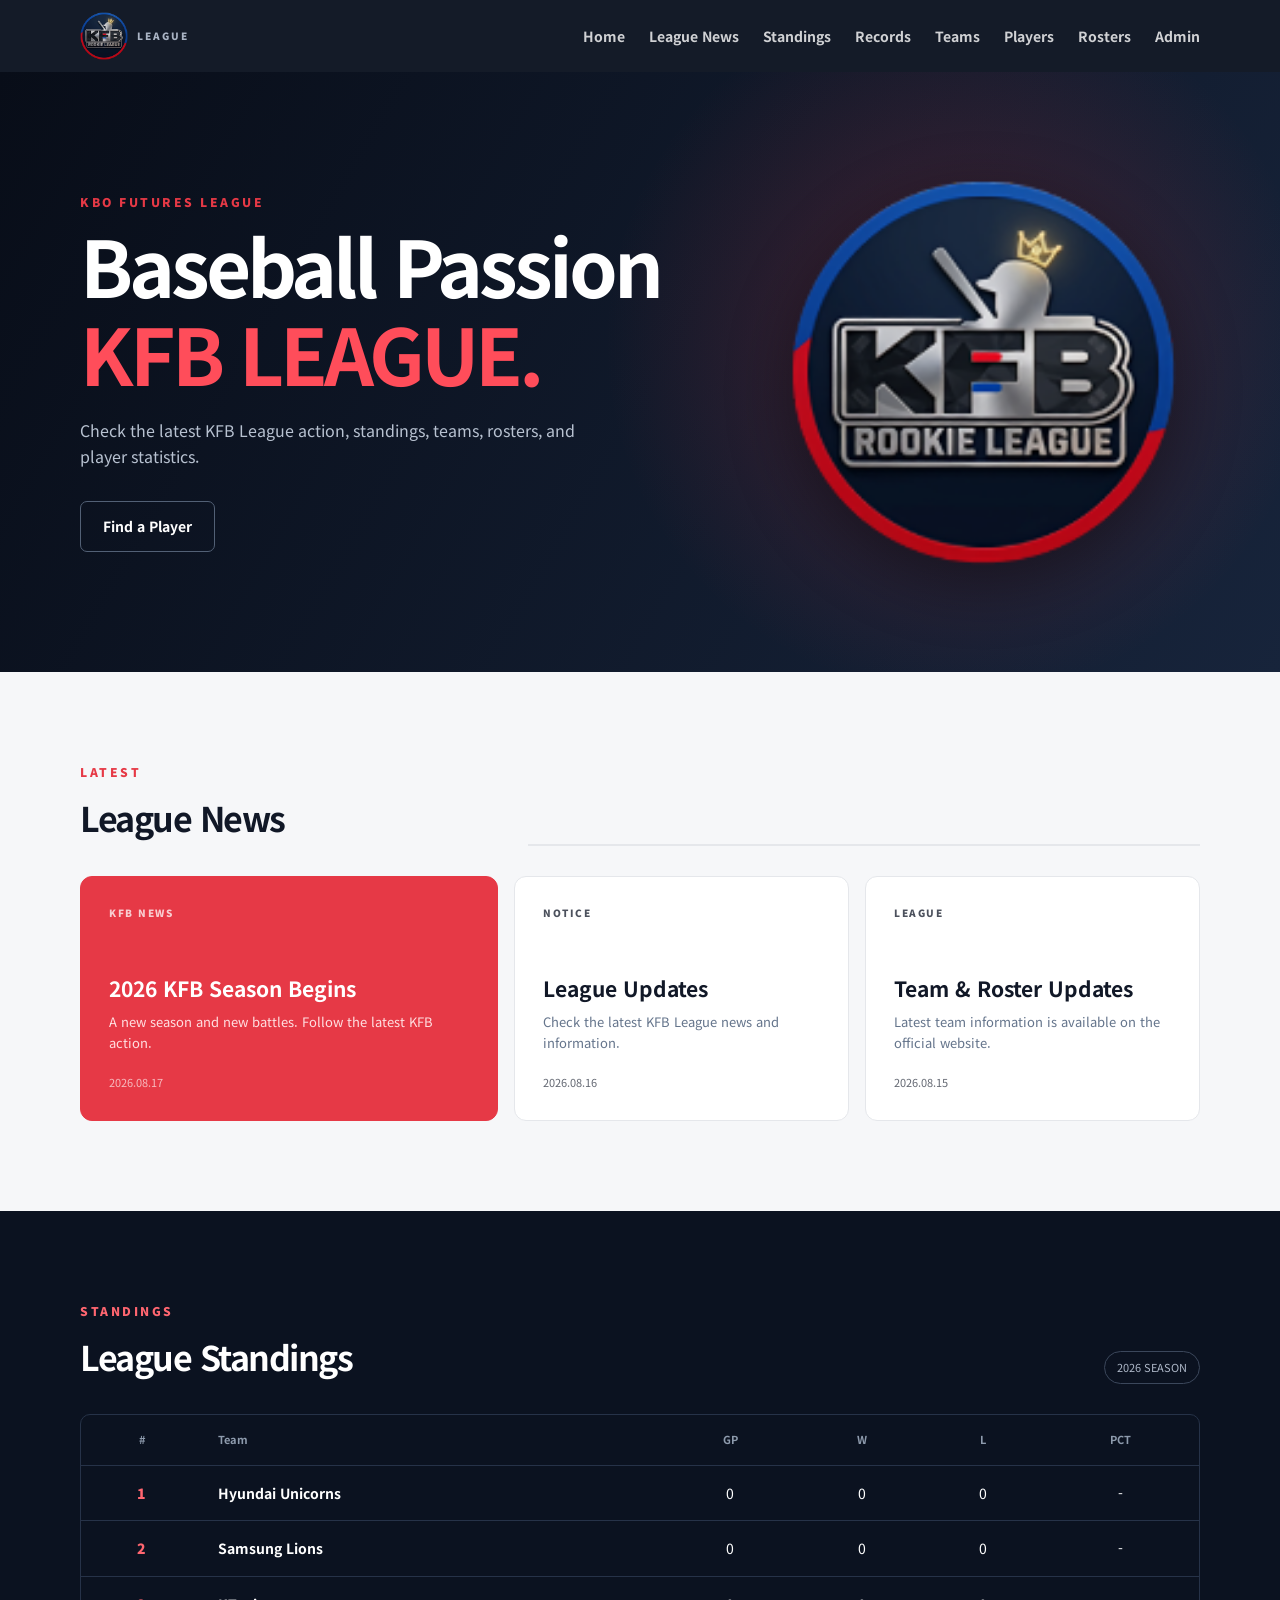
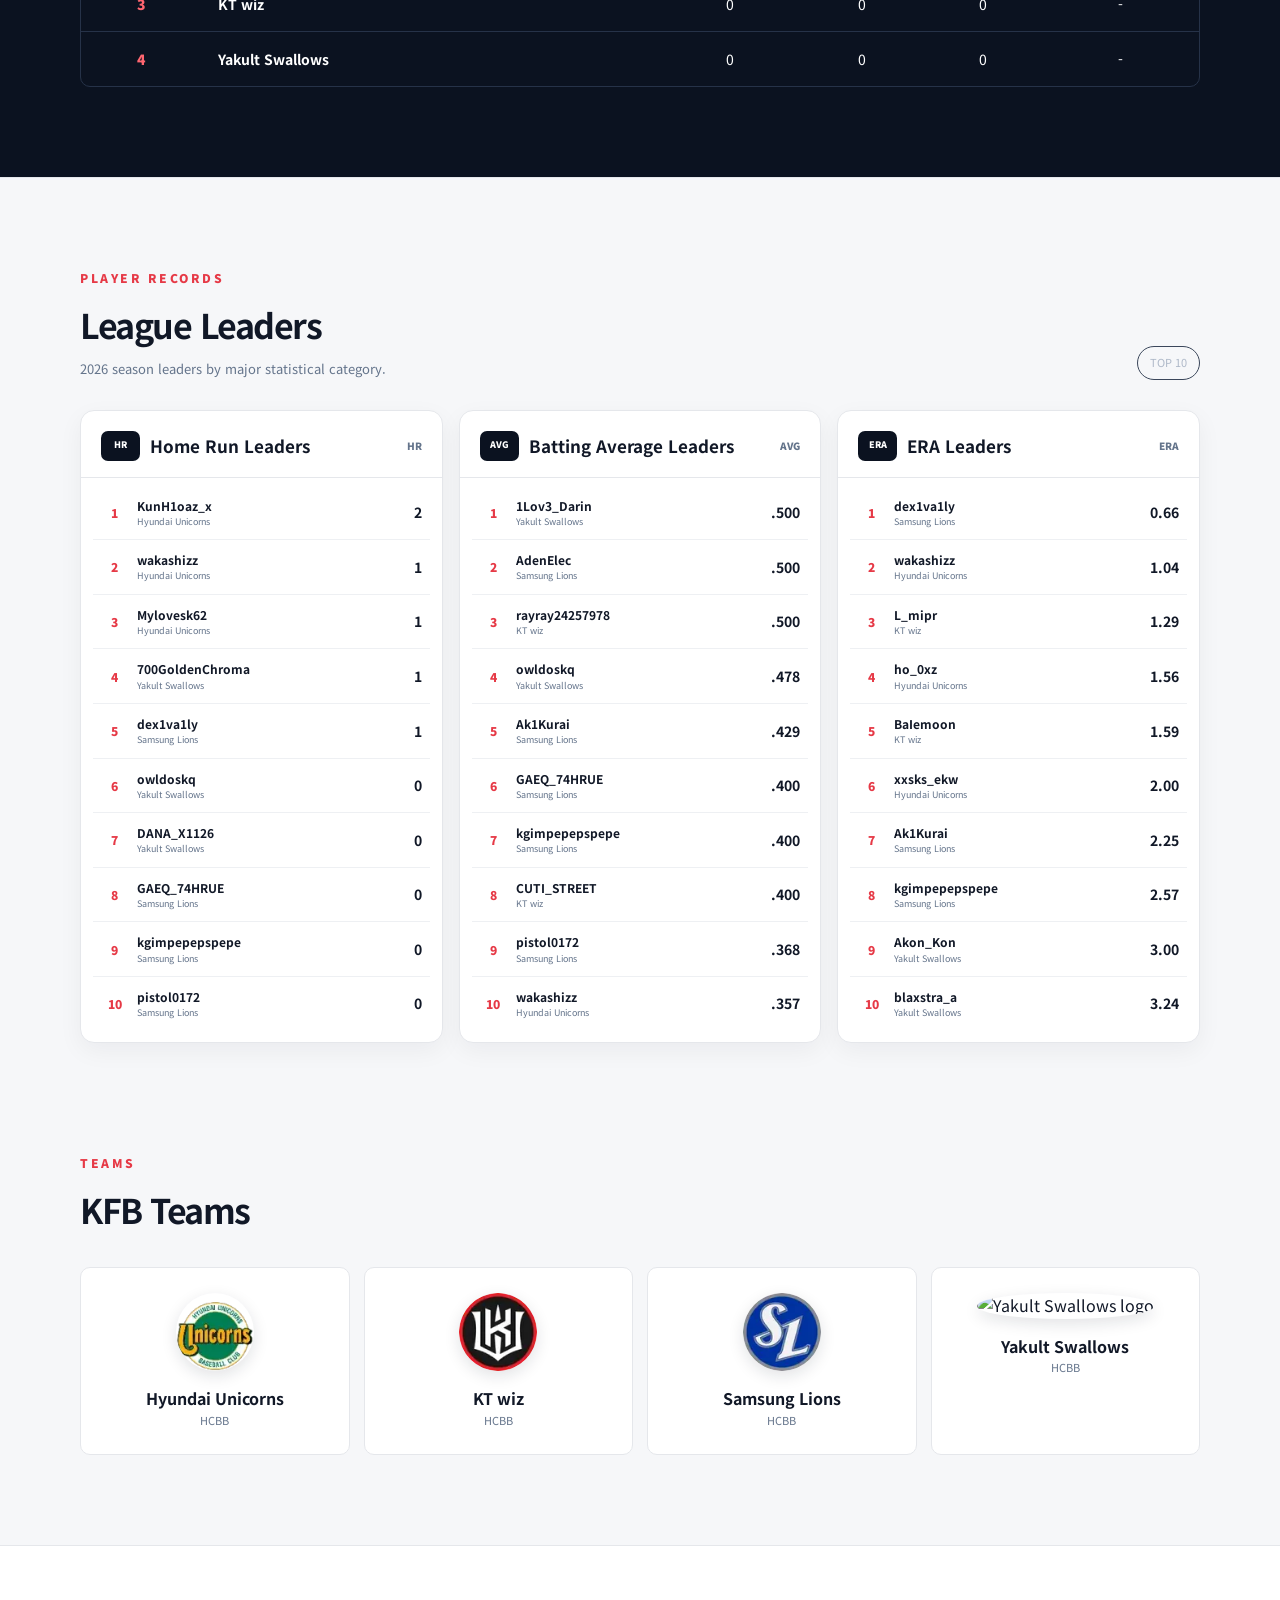
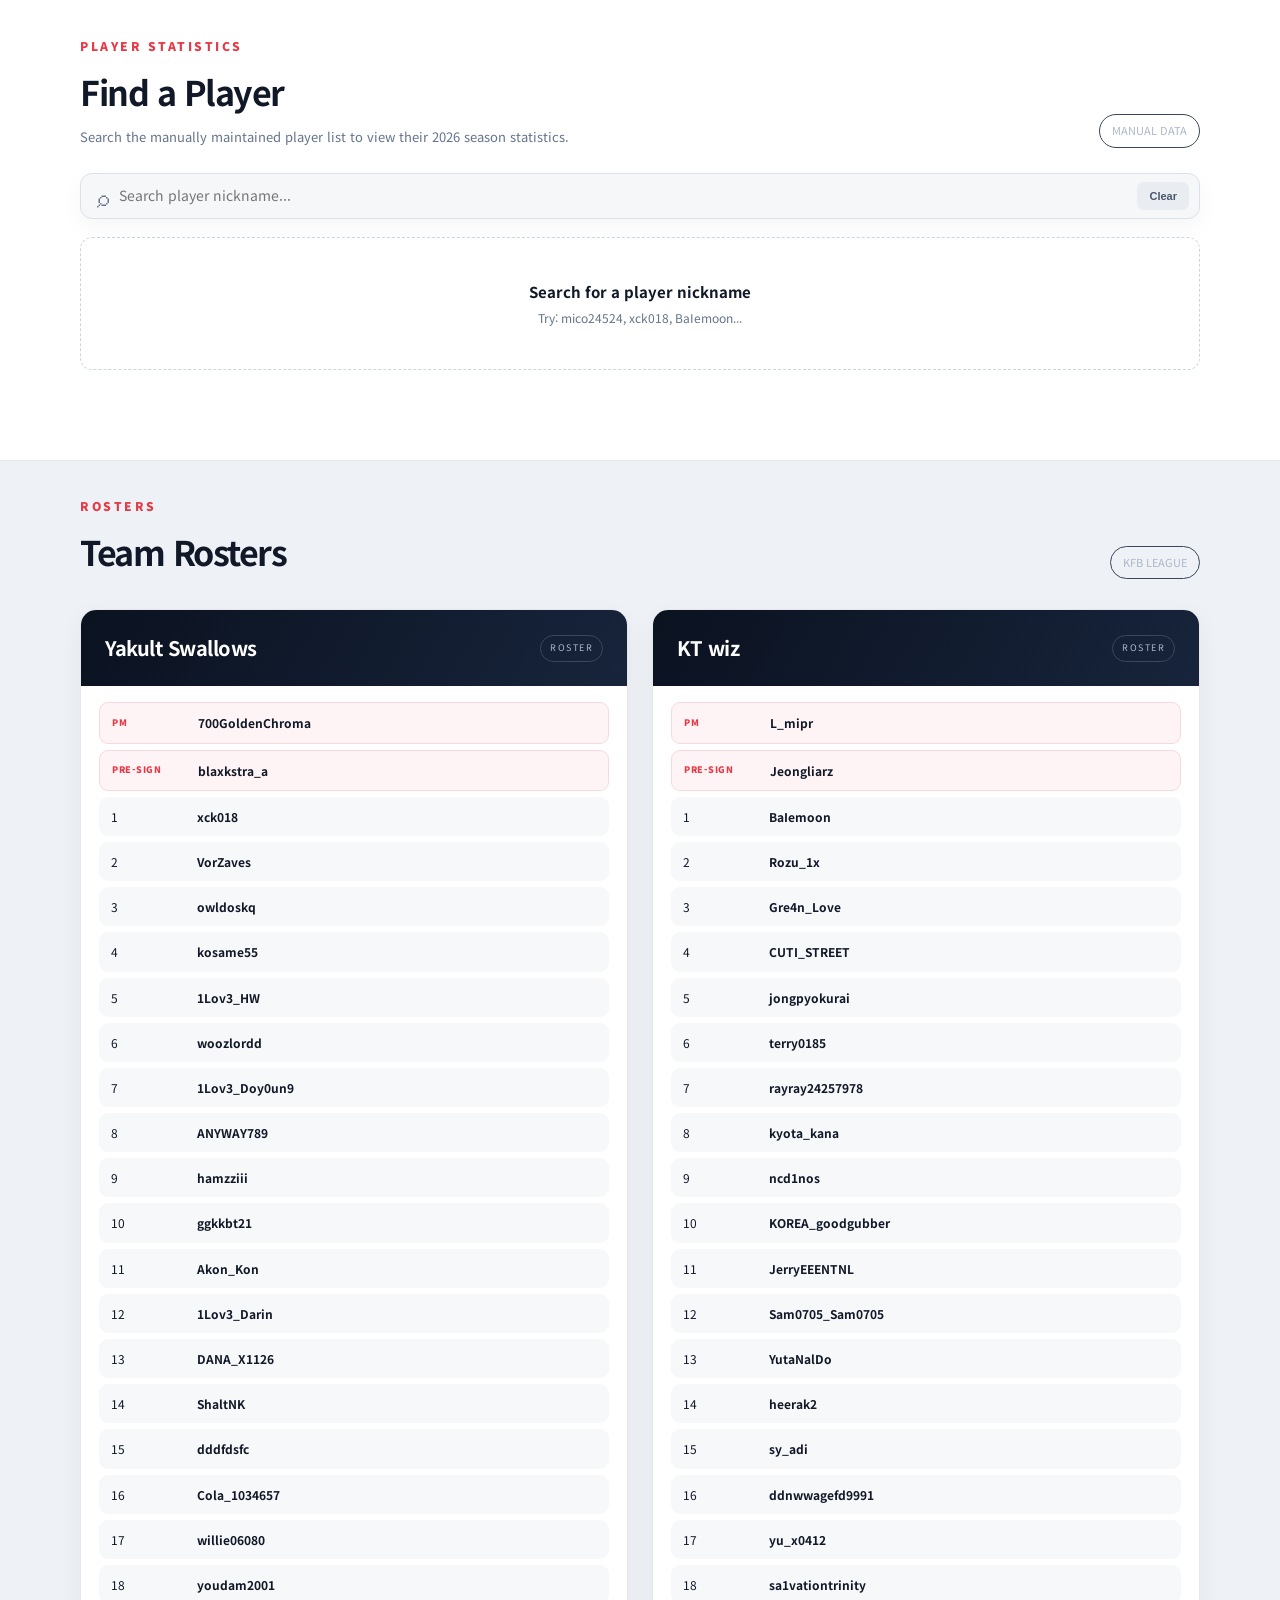
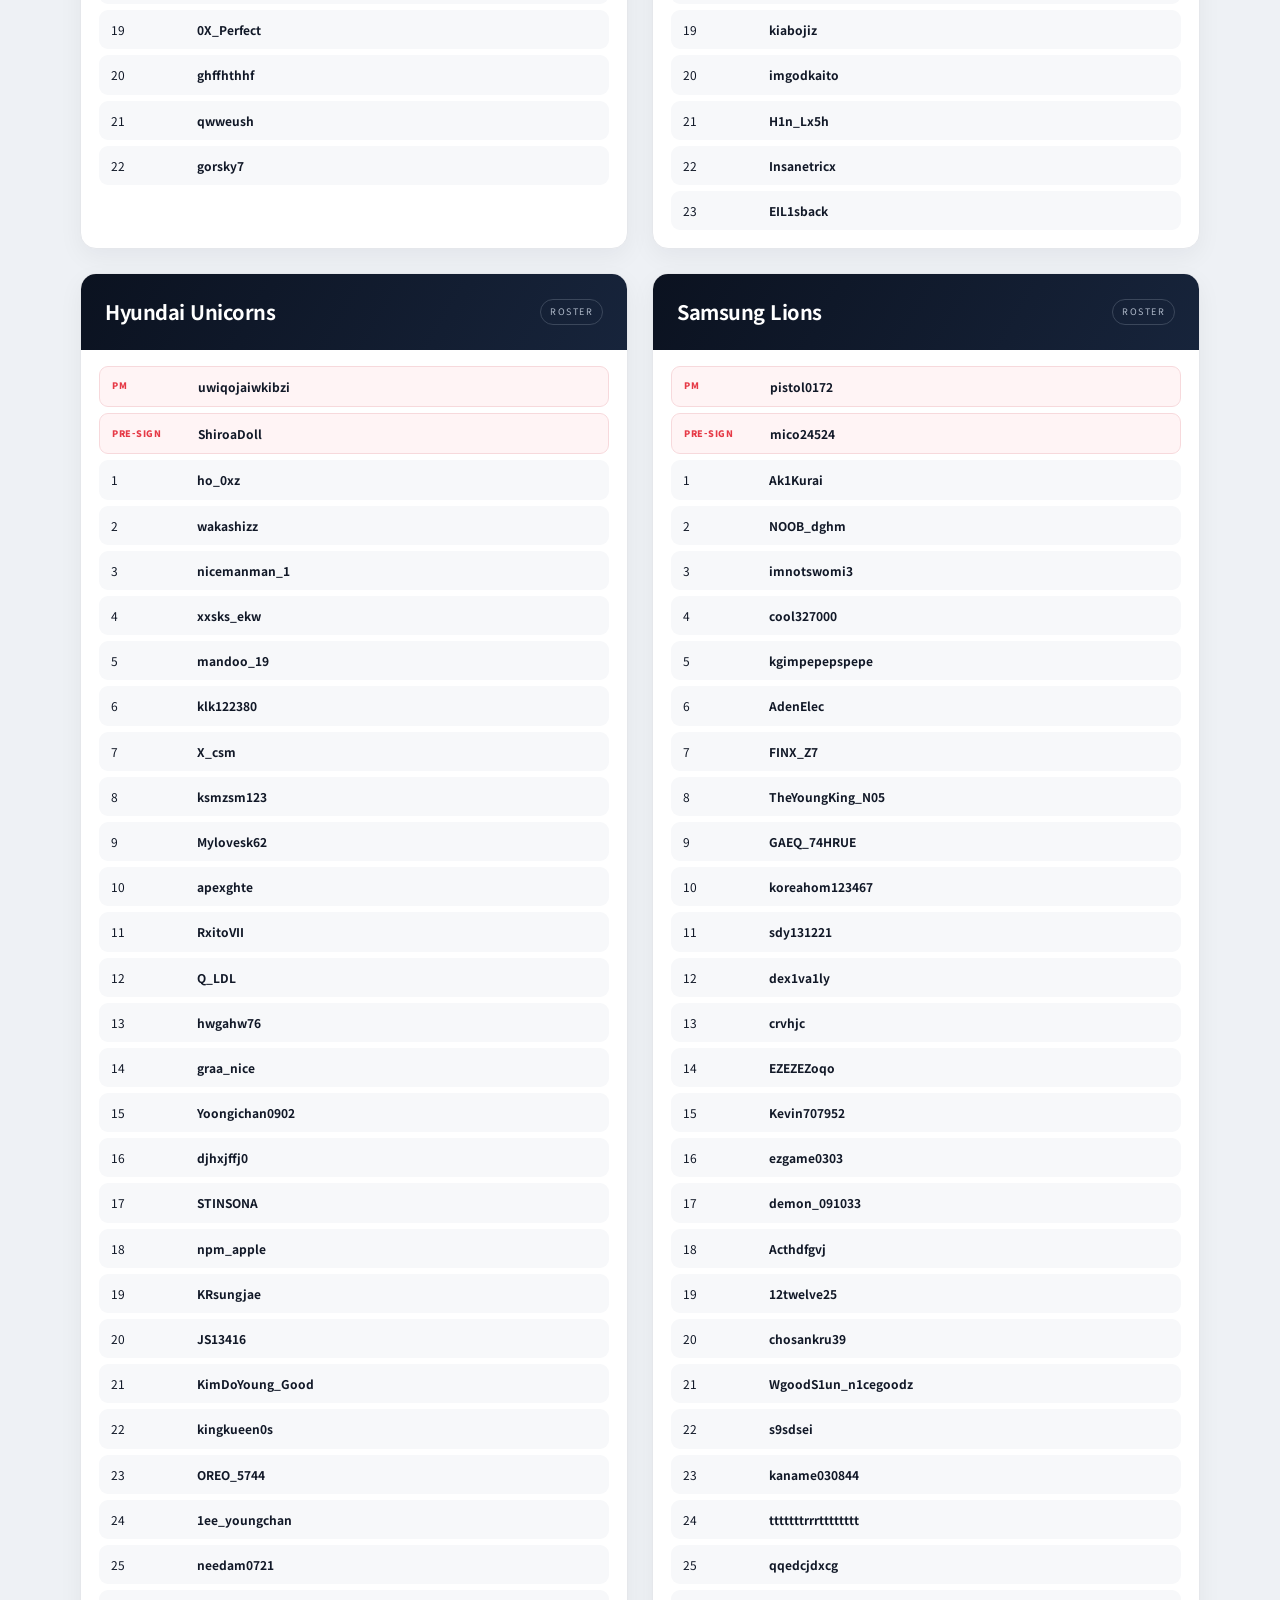
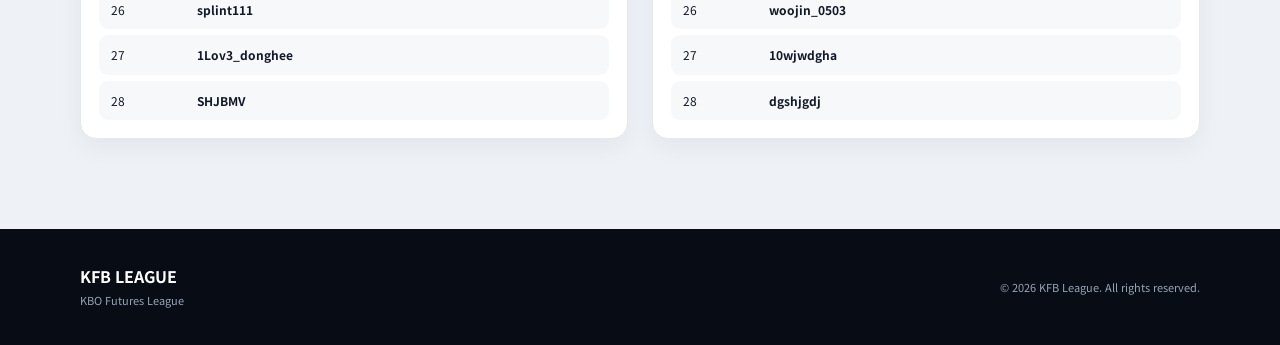
==== commit fe19e398: "Refresh records script cache" ====
--- a/index.html
+++ b/index.html
@@ -1,5 +1,5 @@
 <!DOCTYPE html>
-<html lang="ko"><head><meta charset="UTF-8"><meta name="viewport" content="width=device-width,initial-scale=1.0"><meta name="description" content="KFB League official website"><title>KFB LEAGUE</title><link rel="stylesheet" href="styles.css?v=21"></head><body>
+<html lang="ko"><head><meta charset="UTF-8"><meta name="viewport" content="width=device-width,initial-scale=1.0"><meta name="description" content="KFB League official website"><title>KFB LEAGUE</title><link rel="stylesheet" href="styles.css?v=22"></head><body>
 <header class="site-header"><div class="container nav-wrap"><a class="logo" href="#home"><img class="league-logo" src="assets/kamibot_1785728974876.png" alt="KFB Rookie League"><span>LEAGUE</span></a><button class="menu-toggle" aria-label="Open menu">☰</button><nav class="nav"><a href="#home">Home</a><a href="#news">League News</a><a href="#standings">Standings</a><a href="#records">Records</a><a href="#teams">Teams</a><a href="#players">Players</a><a href="#rosters">Rosters</a><a href="admin.html">Admin</a></nav></div></header>
 <main id="home"><section class="hero"><div class="container hero-content"><img class="hero-league-logo" src="assets/kamibot_1785728974876.png" alt="KFB Rookie League logo"><p class="eyebrow">KBO FUTURES LEAGUE</p><h1>Baseball Passion<br><span>KFB LEAGUE.</span></h1><p class="hero-copy">Check the latest KFB League action, standings, teams, rosters, and player statistics.</p><div class="hero-actions"><a class="btn btn-ghost" href="#players">Find a Player</a></div></div><div class="hero-ball" aria-hidden="true">⚾</div></section>
 <section id="news" class="section"><div class="container"><div class="section-heading"><div><p class="eyebrow">LATEST</p><h2>League News</h2></div><span class="section-line"></span></div><div class="news-grid"><article class="news-card featured"><span class="tag">KFB NEWS</span><h3>2026 KFB Season Begins</h3><p>A new season and new battles. Follow the latest KFB action.</p><span class="date">2026.08.17</span></article><article class="news-card"><span class="tag">NOTICE</span><h3>League Updates</h3><p>Check the latest KFB League news and information.</p><span class="date">2026.08.16</span></article><article class="news-card"><span class="tag">LEAGUE</span><h3>Team & Roster Updates</h3><p>Latest team information is available on the official website.</p><span class="date">2026.08.15</span></article></div></div></section>
@@ -9,4 +9,4 @@
 <section id="players" class="section players-section"><div class="container"><div class="section-heading player-heading"><div><p class="eyebrow">PLAYER STATISTICS</p><h2>Find a Player</h2><p class="player-subtitle">Search the manually maintained player list to view their 2026 season statistics.</p></div><span class="season-badge">MANUAL DATA</span></div><div class="player-search"><span>⌕</span><input id="player-search-input" type="search" autocomplete="off" placeholder="Search player nickname..." aria-label="Search player nickname"><button id="player-search-clear" type="button">Clear</button></div><div id="player-results" class="player-results"></div></div></section>
 <section id="rosters" class="section roster-section"><div class="container"><div class="section-heading"><div><p class="eyebrow">ROSTERS</p><h2>Team Rosters</h2></div><span class="season-badge roster-badge">KFB LEAGUE</span></div><div id="rosters-grid" class="rosters-grid"></div></div></section></main>
 <footer class="footer"><div class="container footer-wrap"><div><strong>KFB LEAGUE</strong><p>KBO Futures League</p></div><p>© <span id="year"></span> KFB League. All rights reserved.</p></div></footer>
-<script src="player-stats.js?v=4"></script><script src="script.js?v=16"></script><script src="roster-overrides.js?v=8"></script></body></html>
+<script src="player-stats.js?v=4"></script><script src="script.js?v=17"></script><script src="roster-overrides.js?v=8"></script></body></html>
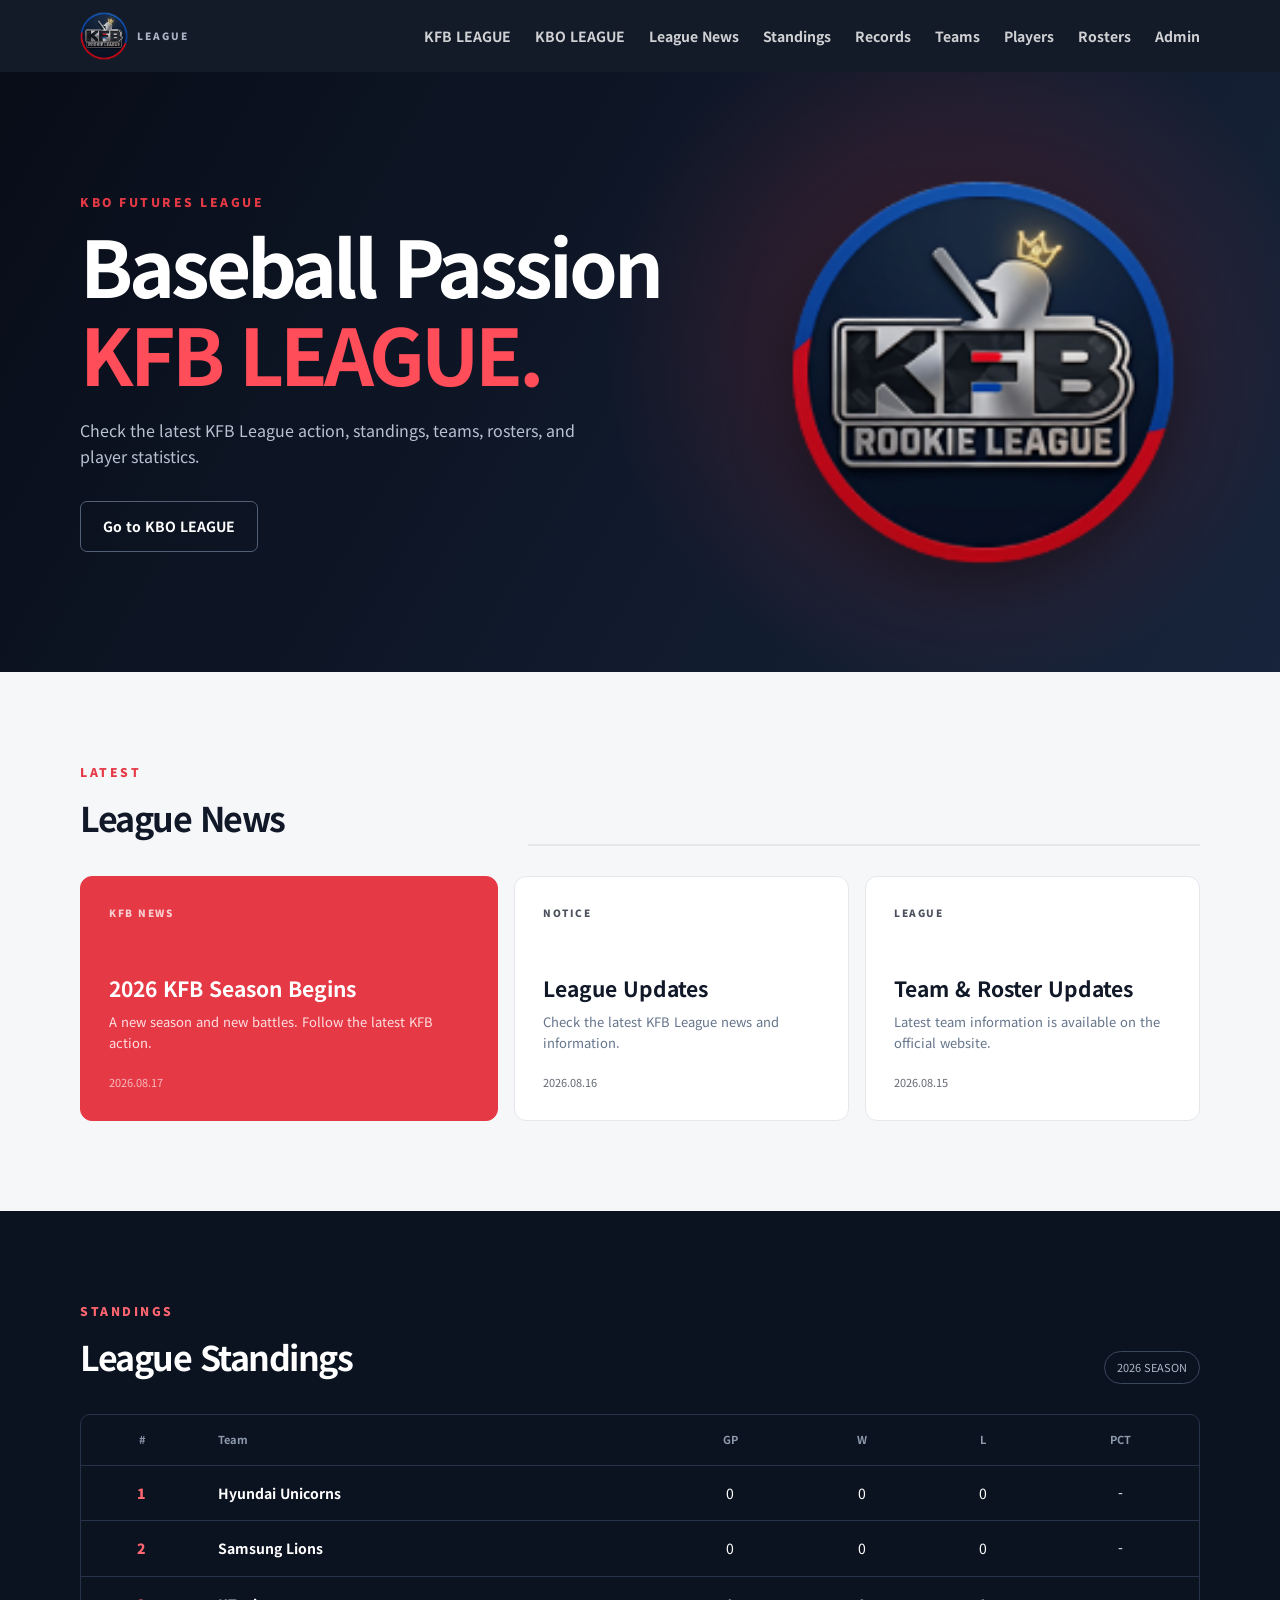
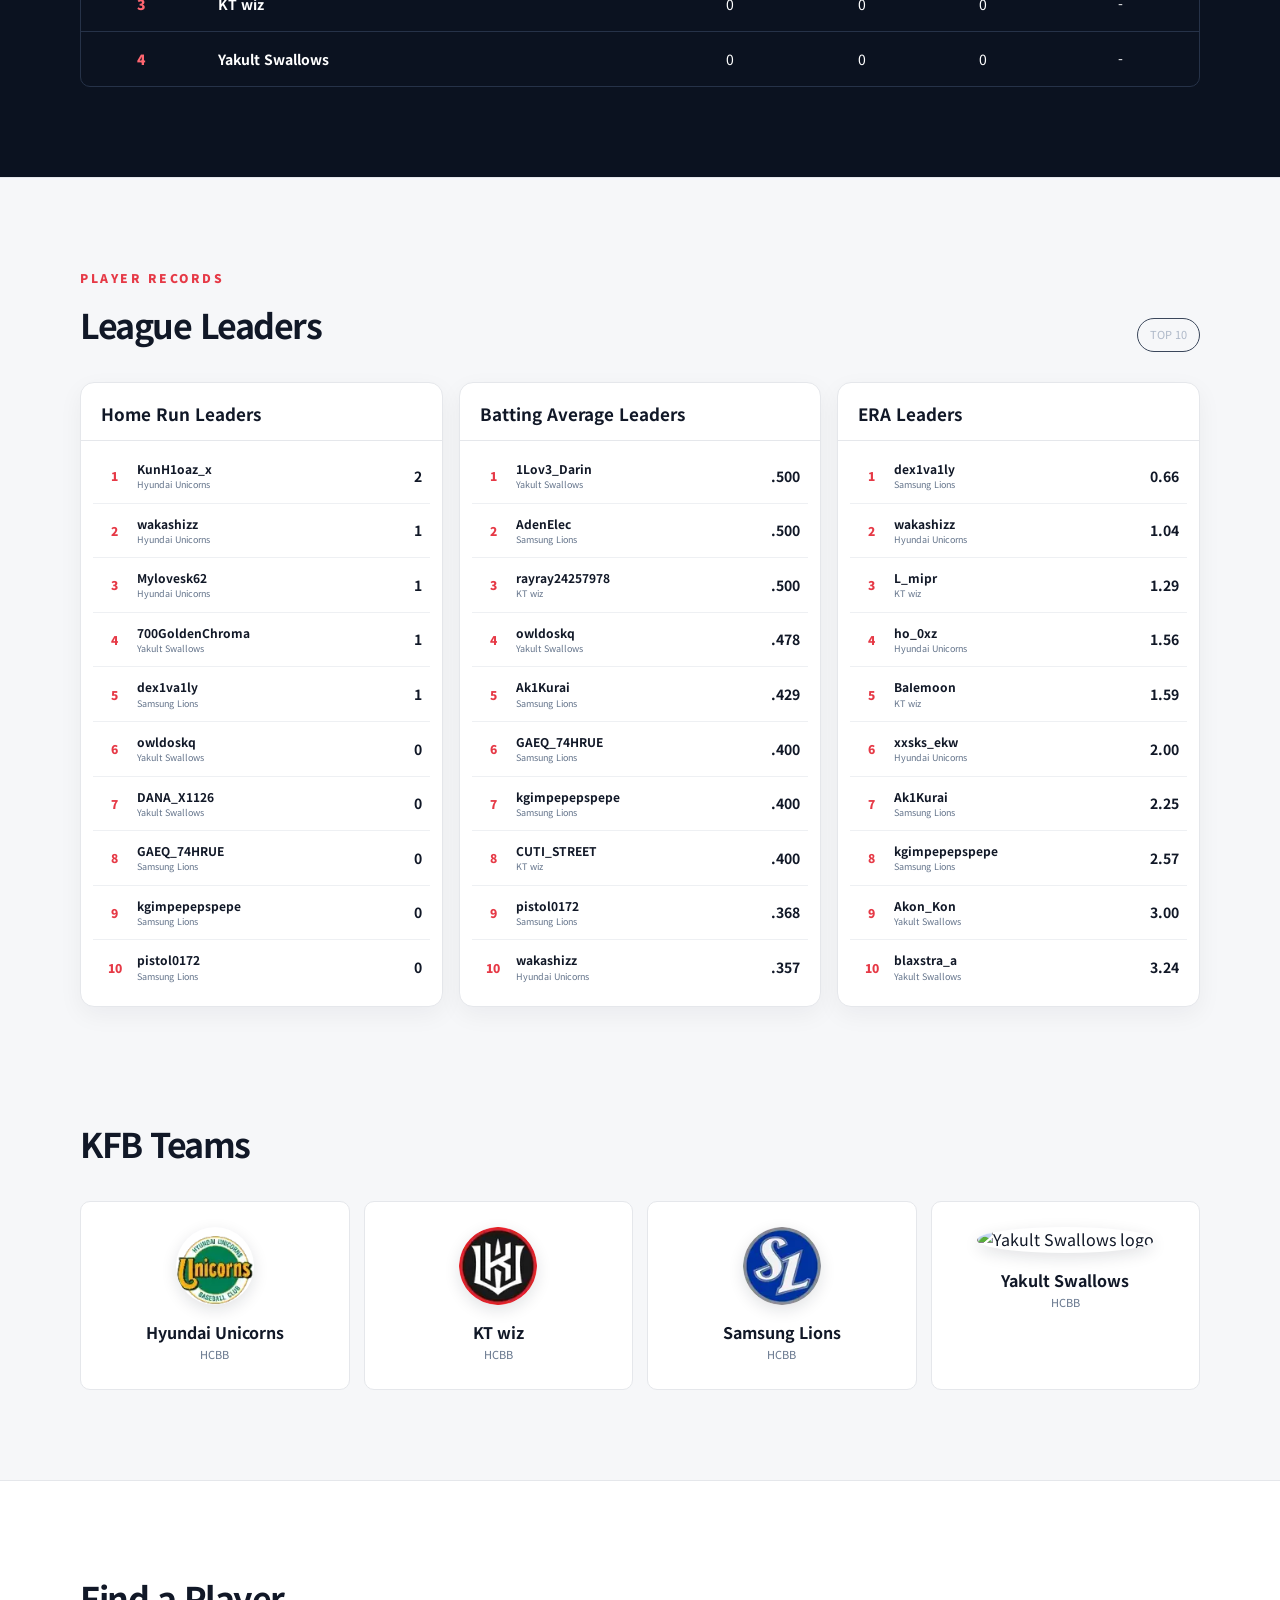
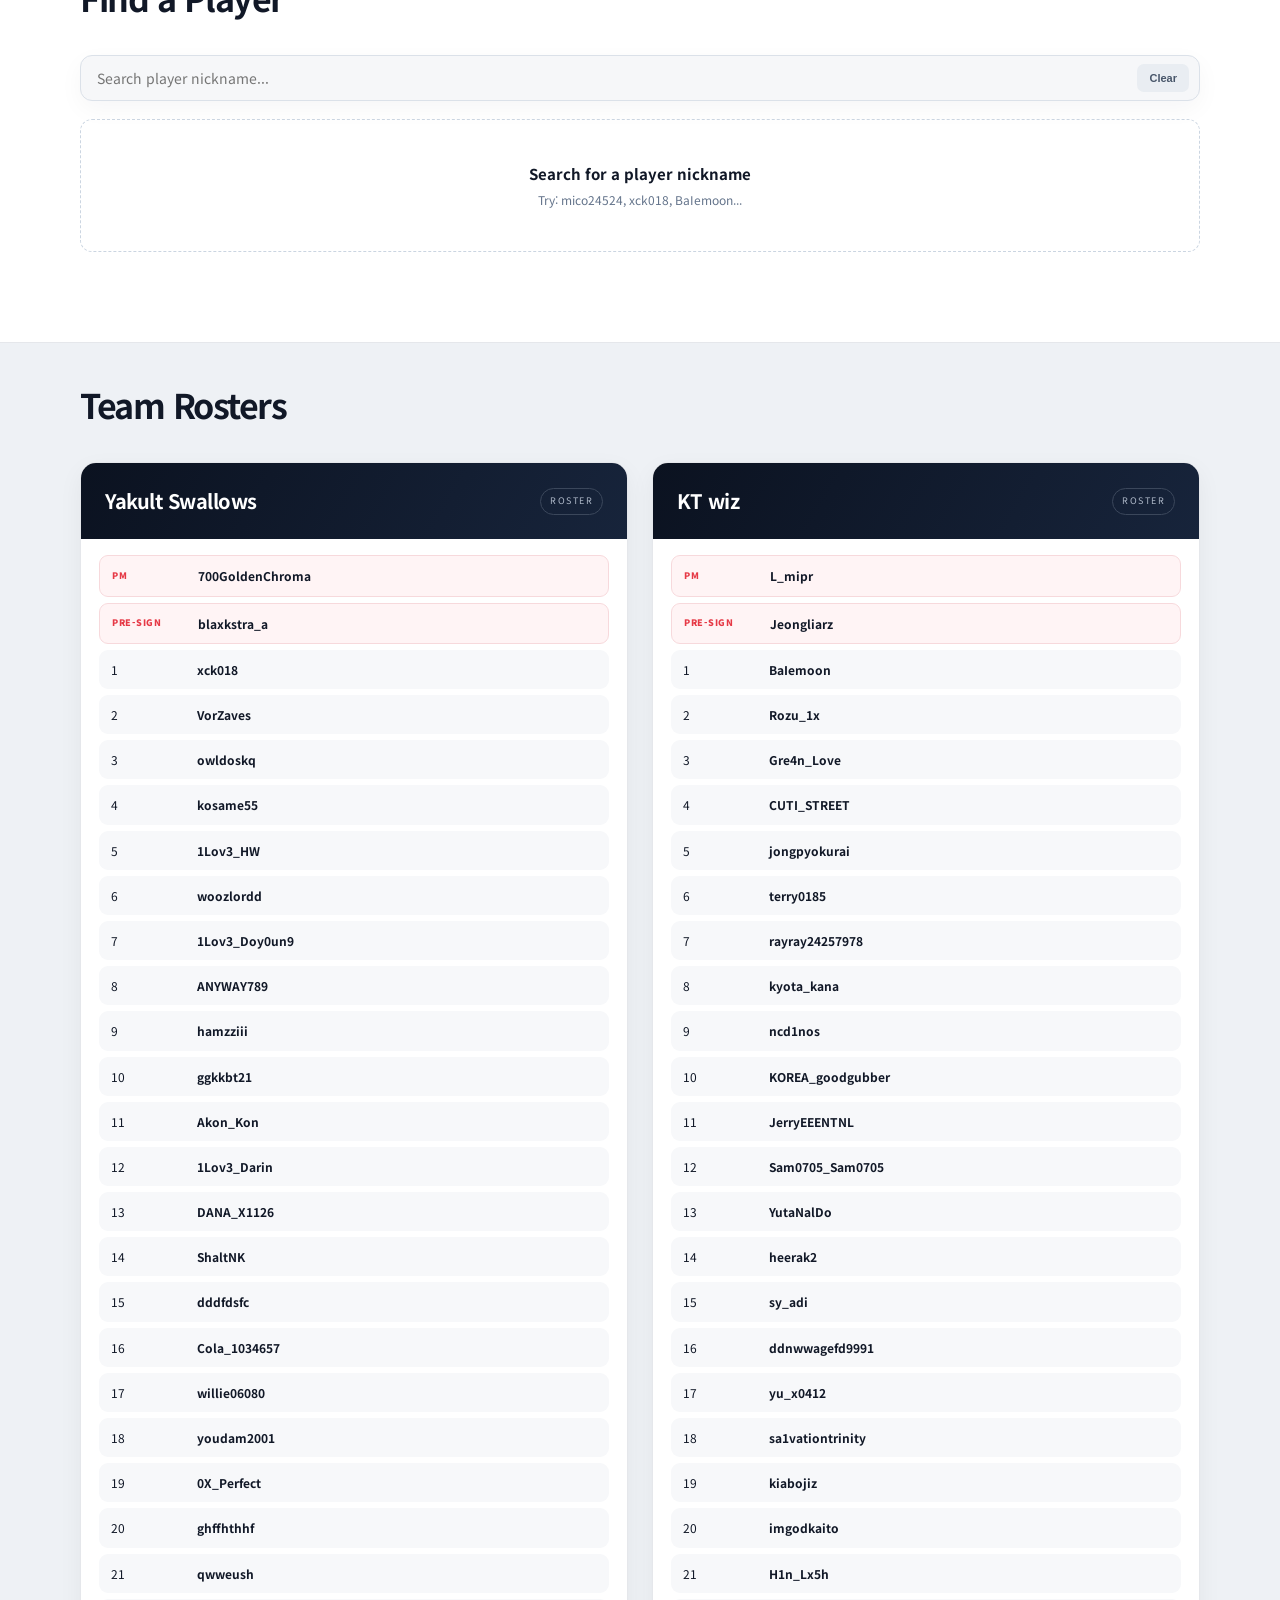
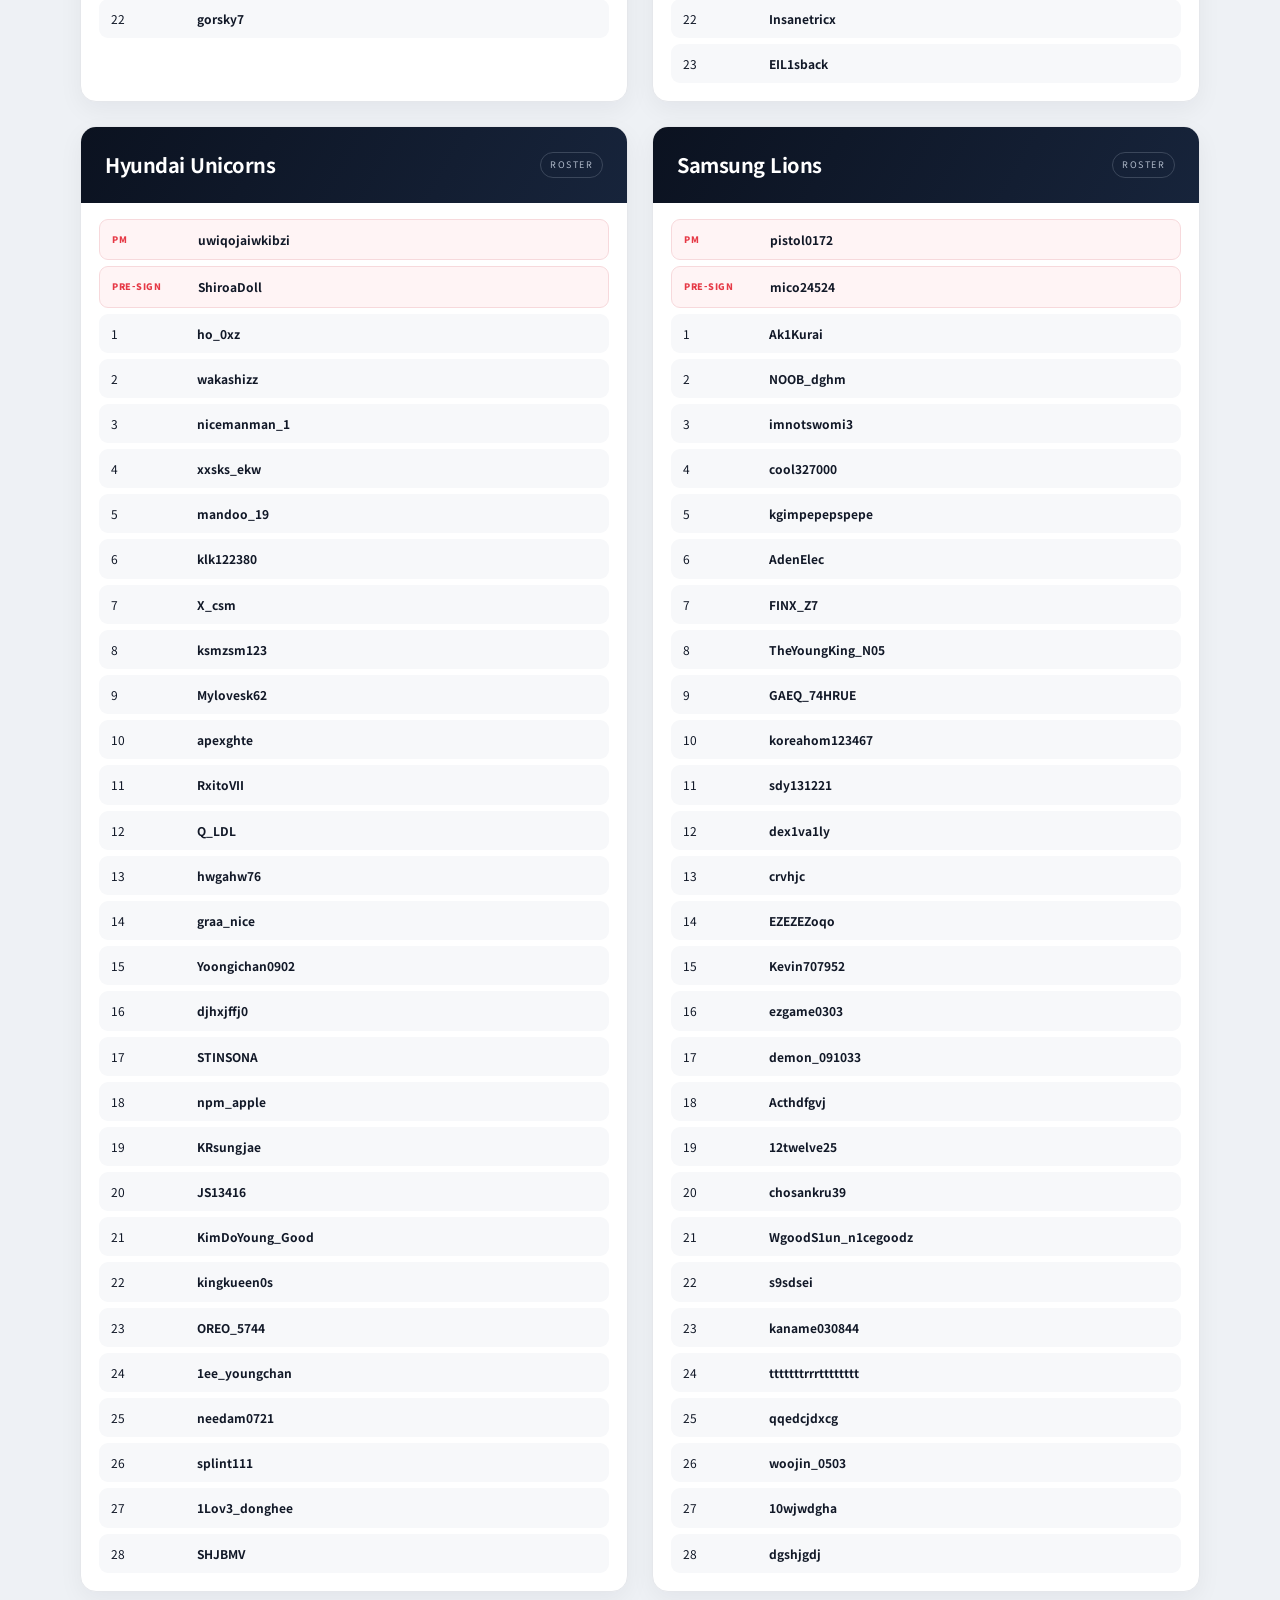
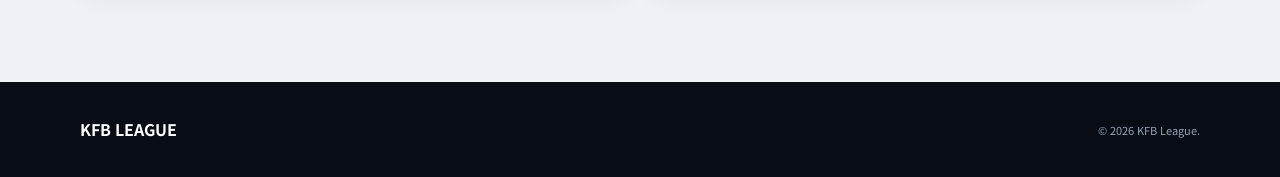
==== commit c09a526f: "Add KBO League navigation to KFB site" ====
--- a/index.html
+++ b/index.html
@@ -1,12 +1,8 @@
 <!DOCTYPE html>
 <html lang="ko"><head><meta charset="UTF-8"><meta name="viewport" content="width=device-width,initial-scale=1.0"><meta name="description" content="KFB League official website"><title>KFB LEAGUE</title><link rel="stylesheet" href="styles.css?v=22"></head><body>
-<header class="site-header"><div class="container nav-wrap"><a class="logo" href="#home"><img class="league-logo" src="assets/kamibot_1785728974876.png" alt="KFB Rookie League"><span>LEAGUE</span></a><button class="menu-toggle" aria-label="Open menu">☰</button><nav class="nav"><a href="#home">Home</a><a href="#news">League News</a><a href="#standings">Standings</a><a href="#records">Records</a><a href="#teams">Teams</a><a href="#players">Players</a><a href="#rosters">Rosters</a><a href="admin.html">Admin</a></nav></div></header>
-<main id="home"><section class="hero"><div class="container hero-content"><img class="hero-league-logo" src="assets/kamibot_1785728974876.png" alt="KFB Rookie League logo"><p class="eyebrow">KBO FUTURES LEAGUE</p><h1>Baseball Passion<br><span>KFB LEAGUE.</span></h1><p class="hero-copy">Check the latest KFB League action, standings, teams, rosters, and player statistics.</p><div class="hero-actions"><a class="btn btn-ghost" href="#players">Find a Player</a></div></div><div class="hero-ball" aria-hidden="true">⚾</div></section>
+<header class="site-header"><div class="container nav-wrap"><a class="logo" href="#home"><img class="league-logo" src="assets/kamibot_1785728974876.png" alt="KFB League"><span>LEAGUE</span></a><button class="menu-toggle" aria-label="Open menu">☰</button><nav class="nav"><a href="index.html">KFB LEAGUE</a><a href="kbo.html">KBO LEAGUE</a><a href="#news">League News</a><a href="#standings">Standings</a><a href="#records">Records</a><a href="#teams">Teams</a><a href="#players">Players</a><a href="#rosters">Rosters</a><a href="admin.html">Admin</a></nav></div></header>
+<main id="home"><section class="hero"><div class="container hero-content"><img class="hero-league-logo" src="assets/kamibot_1785728974876.png" alt="KFB League logo"><p class="eyebrow">KBO FUTURES LEAGUE</p><h1>Baseball Passion<br><span>KFB LEAGUE.</span></h1><p class="hero-copy">Check the latest KFB League action, standings, teams, rosters, and player statistics.</p><div class="hero-actions"><a class="btn btn-ghost" href="kbo.html">Go to KBO LEAGUE</a></div></div><div class="hero-ball" aria-hidden="true">⚾</div></section>
 <section id="news" class="section"><div class="container"><div class="section-heading"><div><p class="eyebrow">LATEST</p><h2>League News</h2></div><span class="section-line"></span></div><div class="news-grid"><article class="news-card featured"><span class="tag">KFB NEWS</span><h3>2026 KFB Season Begins</h3><p>A new season and new battles. Follow the latest KFB action.</p><span class="date">2026.08.17</span></article><article class="news-card"><span class="tag">NOTICE</span><h3>League Updates</h3><p>Check the latest KFB League news and information.</p><span class="date">2026.08.16</span></article><article class="news-card"><span class="tag">LEAGUE</span><h3>Team & Roster Updates</h3><p>Latest team information is available on the official website.</p><span class="date">2026.08.15</span></article></div></div></section>
 <section id="standings" class="section section-dark"><div class="container"><div class="section-heading light"><div><p class="eyebrow">STANDINGS</p><h2>League Standings</h2></div><span class="season-badge">2026 SEASON</span></div><div class="table-wrap"><table><thead><tr><th>#</th><th>Team</th><th>GP</th><th>W</th><th>L</th><th>PCT</th></tr></thead><tbody id="standings-body"></tbody></table></div></div></section>
-<section id="records" class="section records-section"><div class="container"><div class="section-heading"><div><p class="eyebrow">PLAYER RECORDS</p><h2>League Leaders</h2><p class="player-subtitle">2026 season leaders by major statistical category.</p></div><span class="season-badge">TOP 10</span></div><div class="record-grid"><div class="record-card"><div class="record-card-head"><div><span class="record-icon">HR</span><h3>Home Run Leaders</h3></div><span>HR</span></div><div id="home-run-leaders" class="leader-list"></div></div><div class="record-card"><div class="record-card-head"><div><span class="record-icon">AVG</span><h3>Batting Average Leaders</h3></div><span>AVG</span></div><div id="batting-average-leaders" class="leader-list"></div></div><div class="record-card"><div class="record-card-head"><div><span class="record-icon">ERA</span><h3>ERA Leaders</h3></div><span>ERA</span></div><div id="era-leaders" class="leader-list"></div></div></div></div></section>
-<section id="teams" class="section teams-section"><div class="container"><div class="section-heading"><div><p class="eyebrow">TEAMS</p><h2>KFB Teams</h2></div></div><div id="teams-grid" class="teams-grid"></div></div></section>
-<section id="players" class="section players-section"><div class="container"><div class="section-heading player-heading"><div><p class="eyebrow">PLAYER STATISTICS</p><h2>Find a Player</h2><p class="player-subtitle">Search the manually maintained player list to view their 2026 season statistics.</p></div><span class="season-badge">MANUAL DATA</span></div><div class="player-search"><span>⌕</span><input id="player-search-input" type="search" autocomplete="off" placeholder="Search player nickname..." aria-label="Search player nickname"><button id="player-search-clear" type="button">Clear</button></div><div id="player-results" class="player-results"></div></div></section>
-<section id="rosters" class="section roster-section"><div class="container"><div class="section-heading"><div><p class="eyebrow">ROSTERS</p><h2>Team Rosters</h2></div><span class="season-badge roster-badge">KFB LEAGUE</span></div><div id="rosters-grid" class="rosters-grid"></div></div></section></main>
-<footer class="footer"><div class="container footer-wrap"><div><strong>KFB LEAGUE</strong><p>KBO Futures League</p></div><p>© <span id="year"></span> KFB League. All rights reserved.</p></div></footer>
-<script src="player-stats.js?v=4"></script><script src="script.js?v=17"></script><script src="roster-overrides.js?v=8"></script></body></html>
+<section id="records" class="section records-section"><div class="container"><div class="section-heading"><div><p class="eyebrow">PLAYER RECORDS</p><h2>League Leaders</h2></div><span class="season-badge">TOP 10</span></div><div class="record-grid"><div class="record-card"><div class="record-card-head"><h3>Home Run Leaders</h3></div><div id="home-run-leaders" class="leader-list"></div></div><div class="record-card"><div class="record-card-head"><h3>Batting Average Leaders</h3></div><div id="batting-average-leaders" class="leader-list"></div></div><div class="record-card"><div class="record-card-head"><h3>ERA Leaders</h3></div><div id="era-leaders" class="leader-list"></div></div></div></div></section>
+<section id="teams" class="section teams-section"><div class="container"><div class="section-heading"><h2>KFB Teams</h2></div><div id="teams-grid" class="teams-grid"></div></div></section><section id="players" class="section players-section"><div class="container"><div class="section-heading"><h2>Find a Player</h2></div><div class="player-search"><input id="player-search-input" type="search" placeholder="Search player nickname..."><button id="player-search-clear" type="button">Clear</button></div><div id="player-results" class="player-results"></div></div></section><section id="rosters" class="section roster-section"><div class="container"><div class="section-heading"><h2>Team Rosters</h2></div><div id="rosters-grid" class="rosters-grid"></div></div></section></main><footer class="footer"><div class="container footer-wrap"><strong>KFB LEAGUE</strong><p>© <span id="year"></span> KFB League.</p></div></footer><script src="player-stats.js?v=4"></script><script src="script.js?v=18"></script><script src="roster-overrides.js?v=8"></script></body></html>
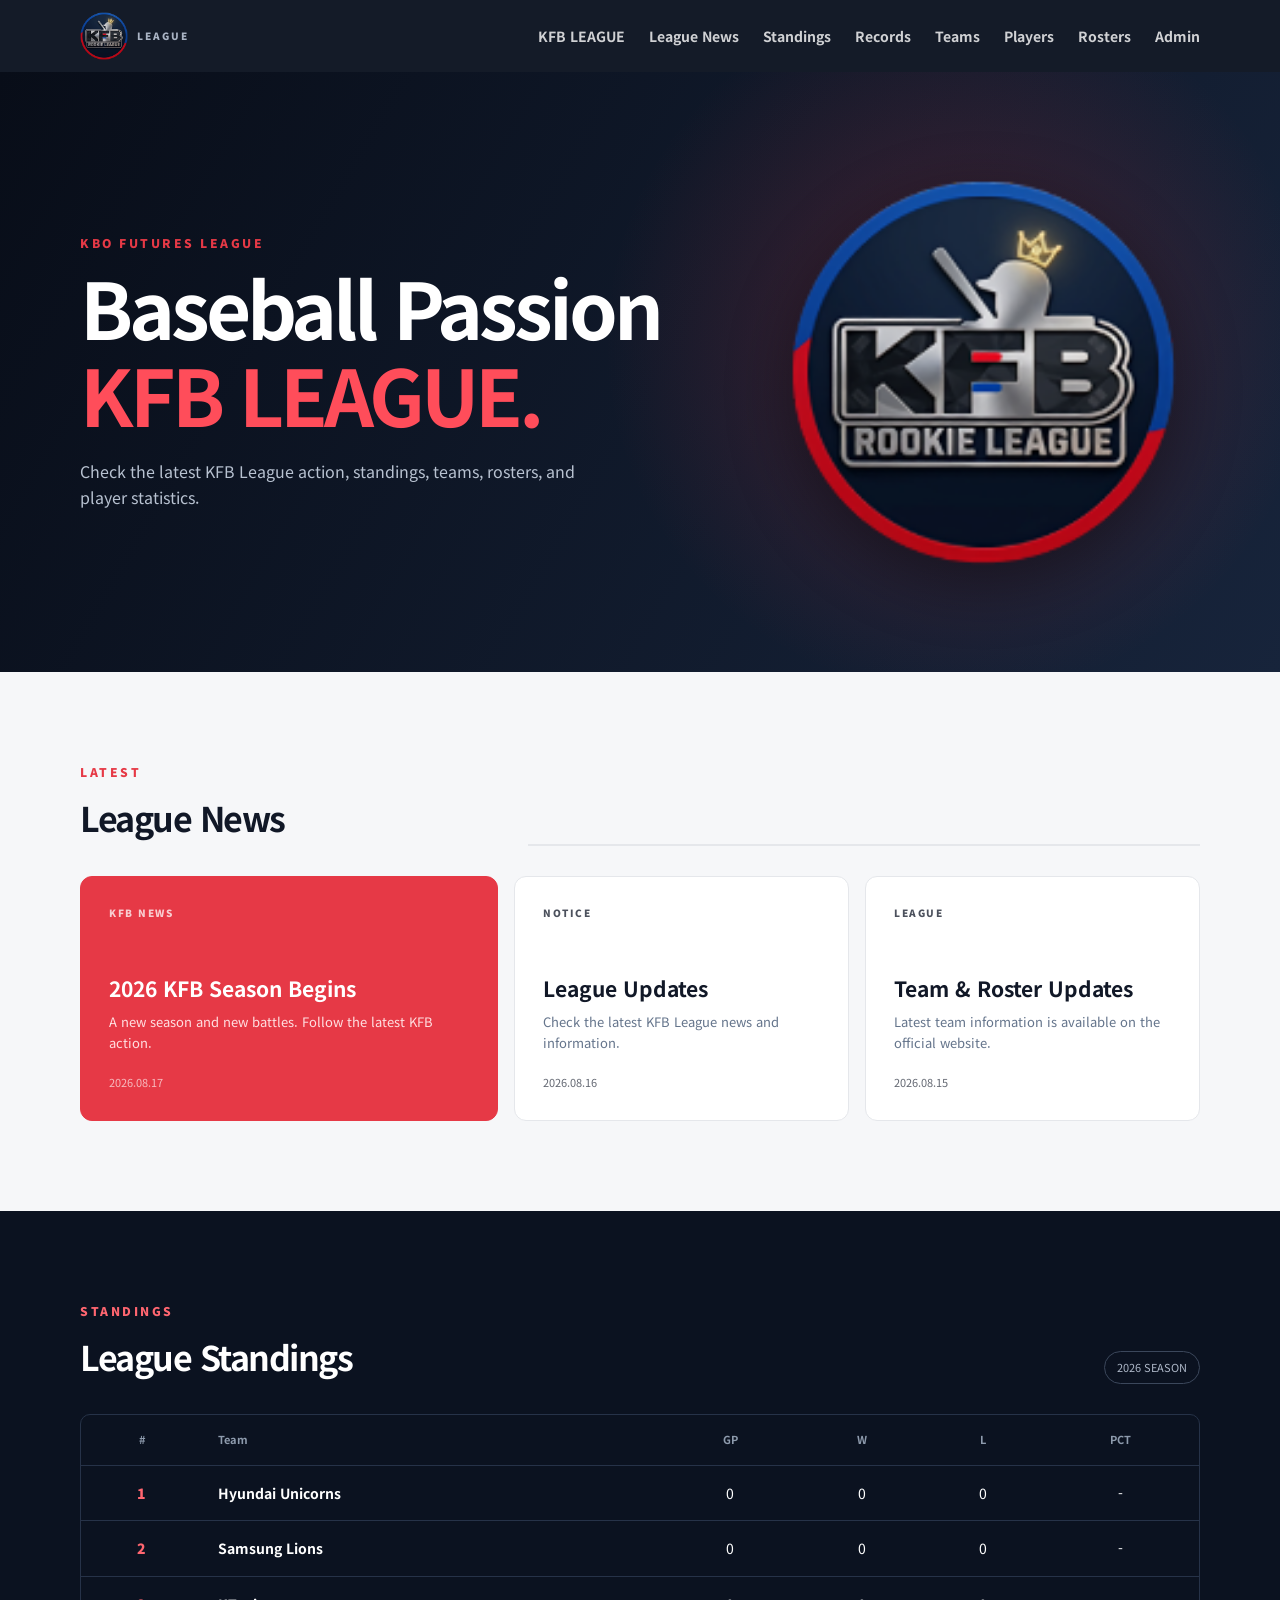
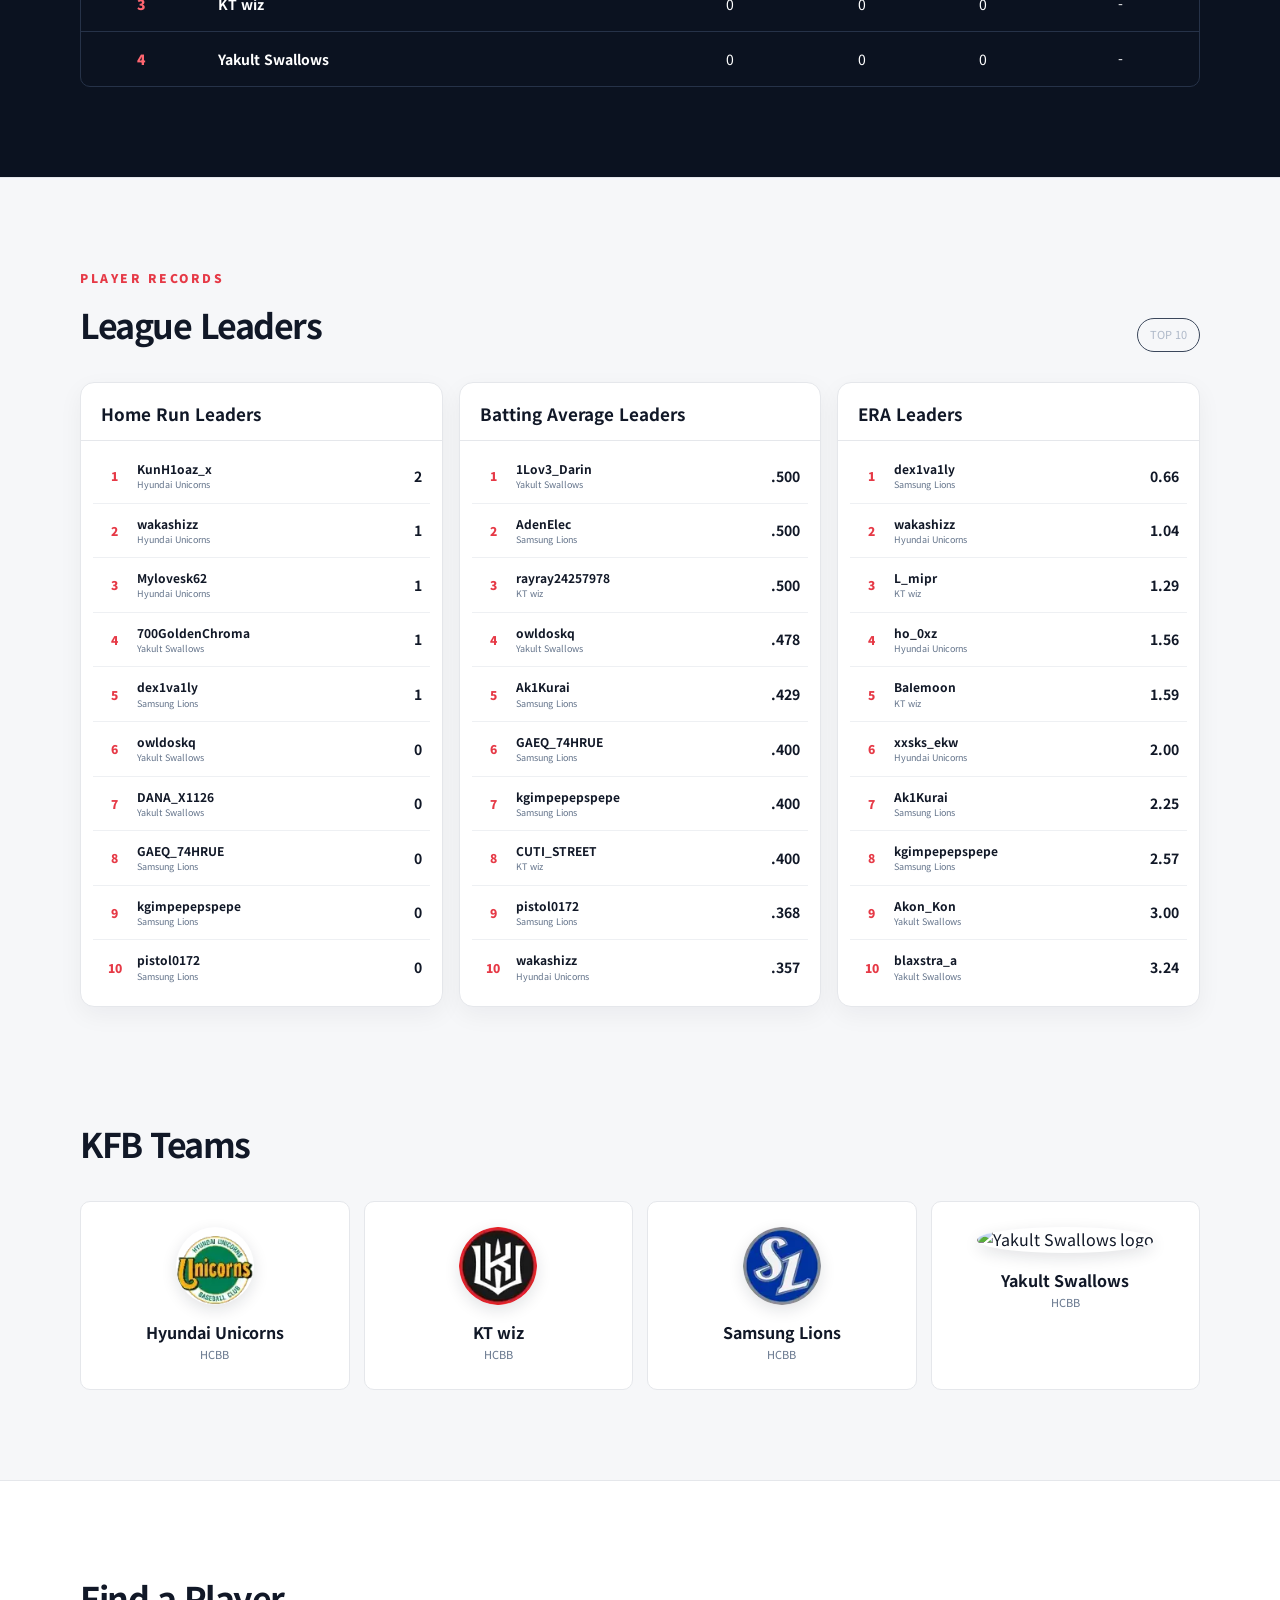
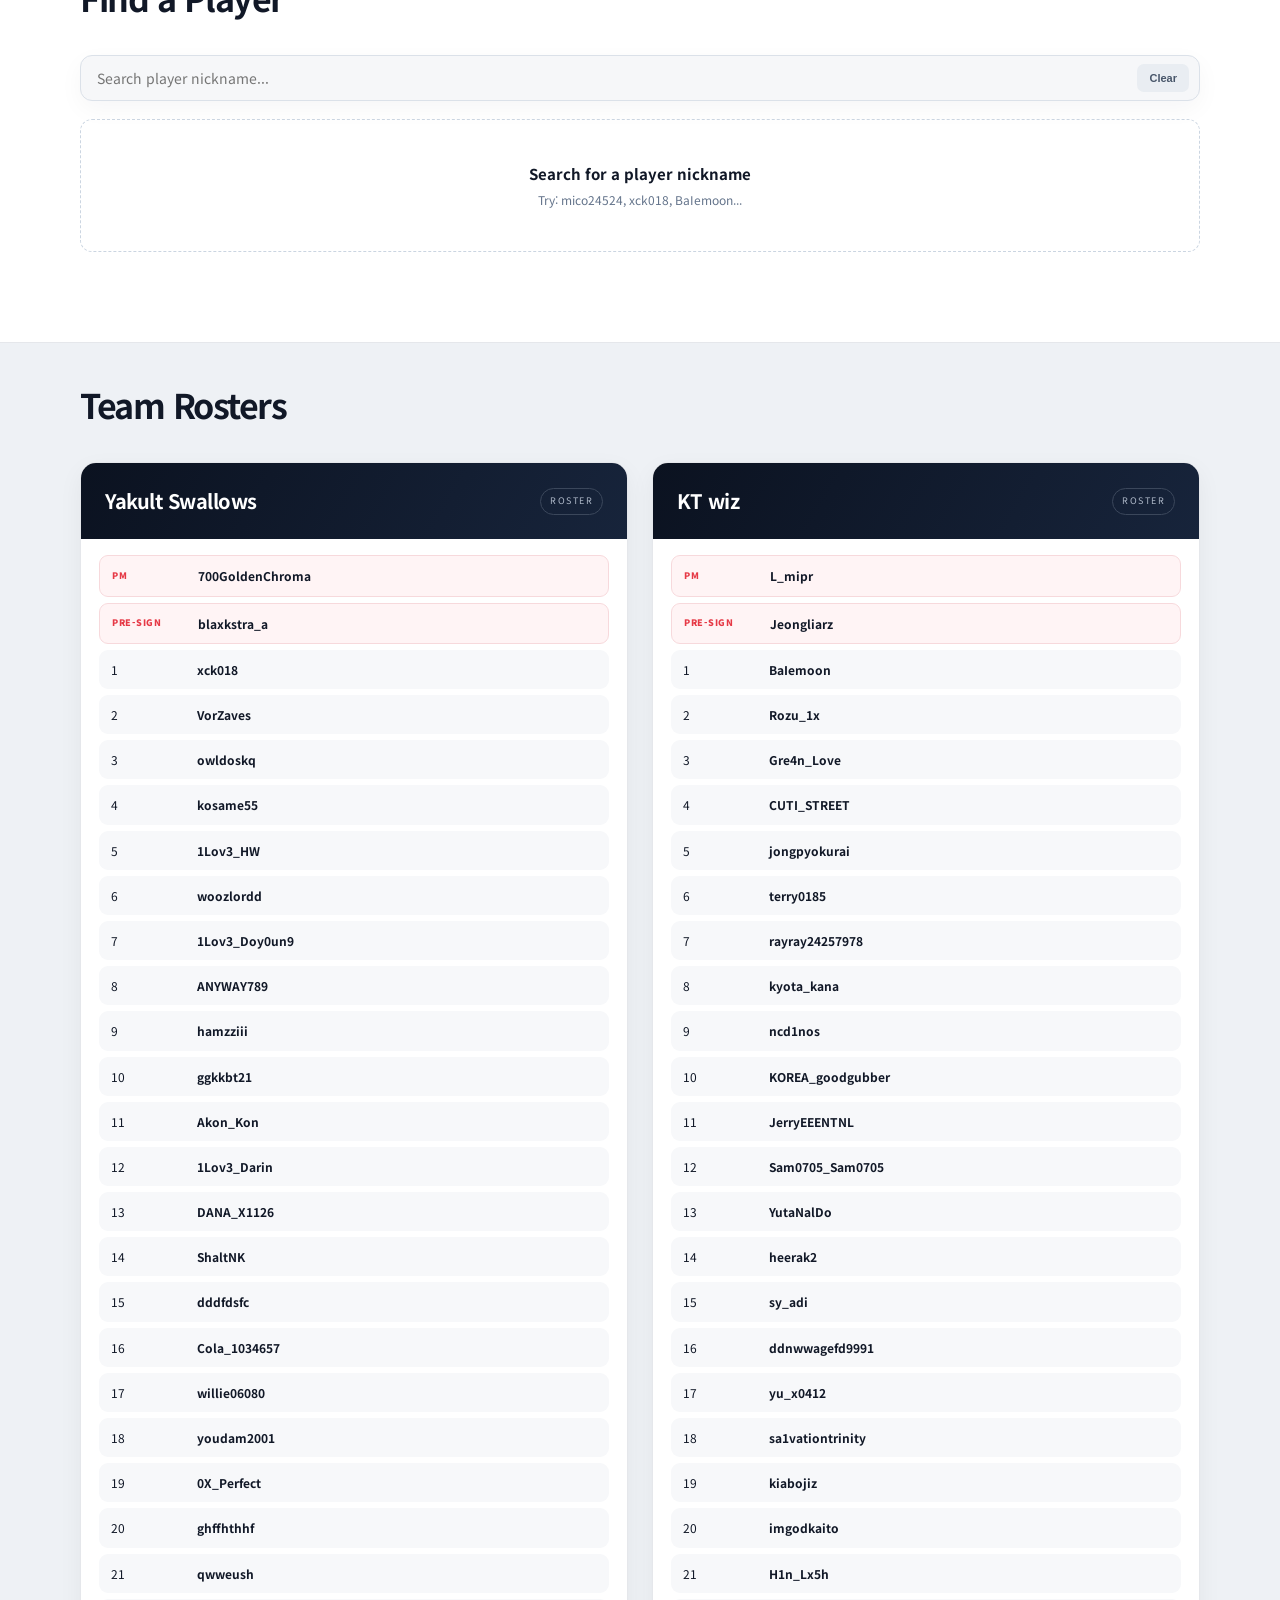
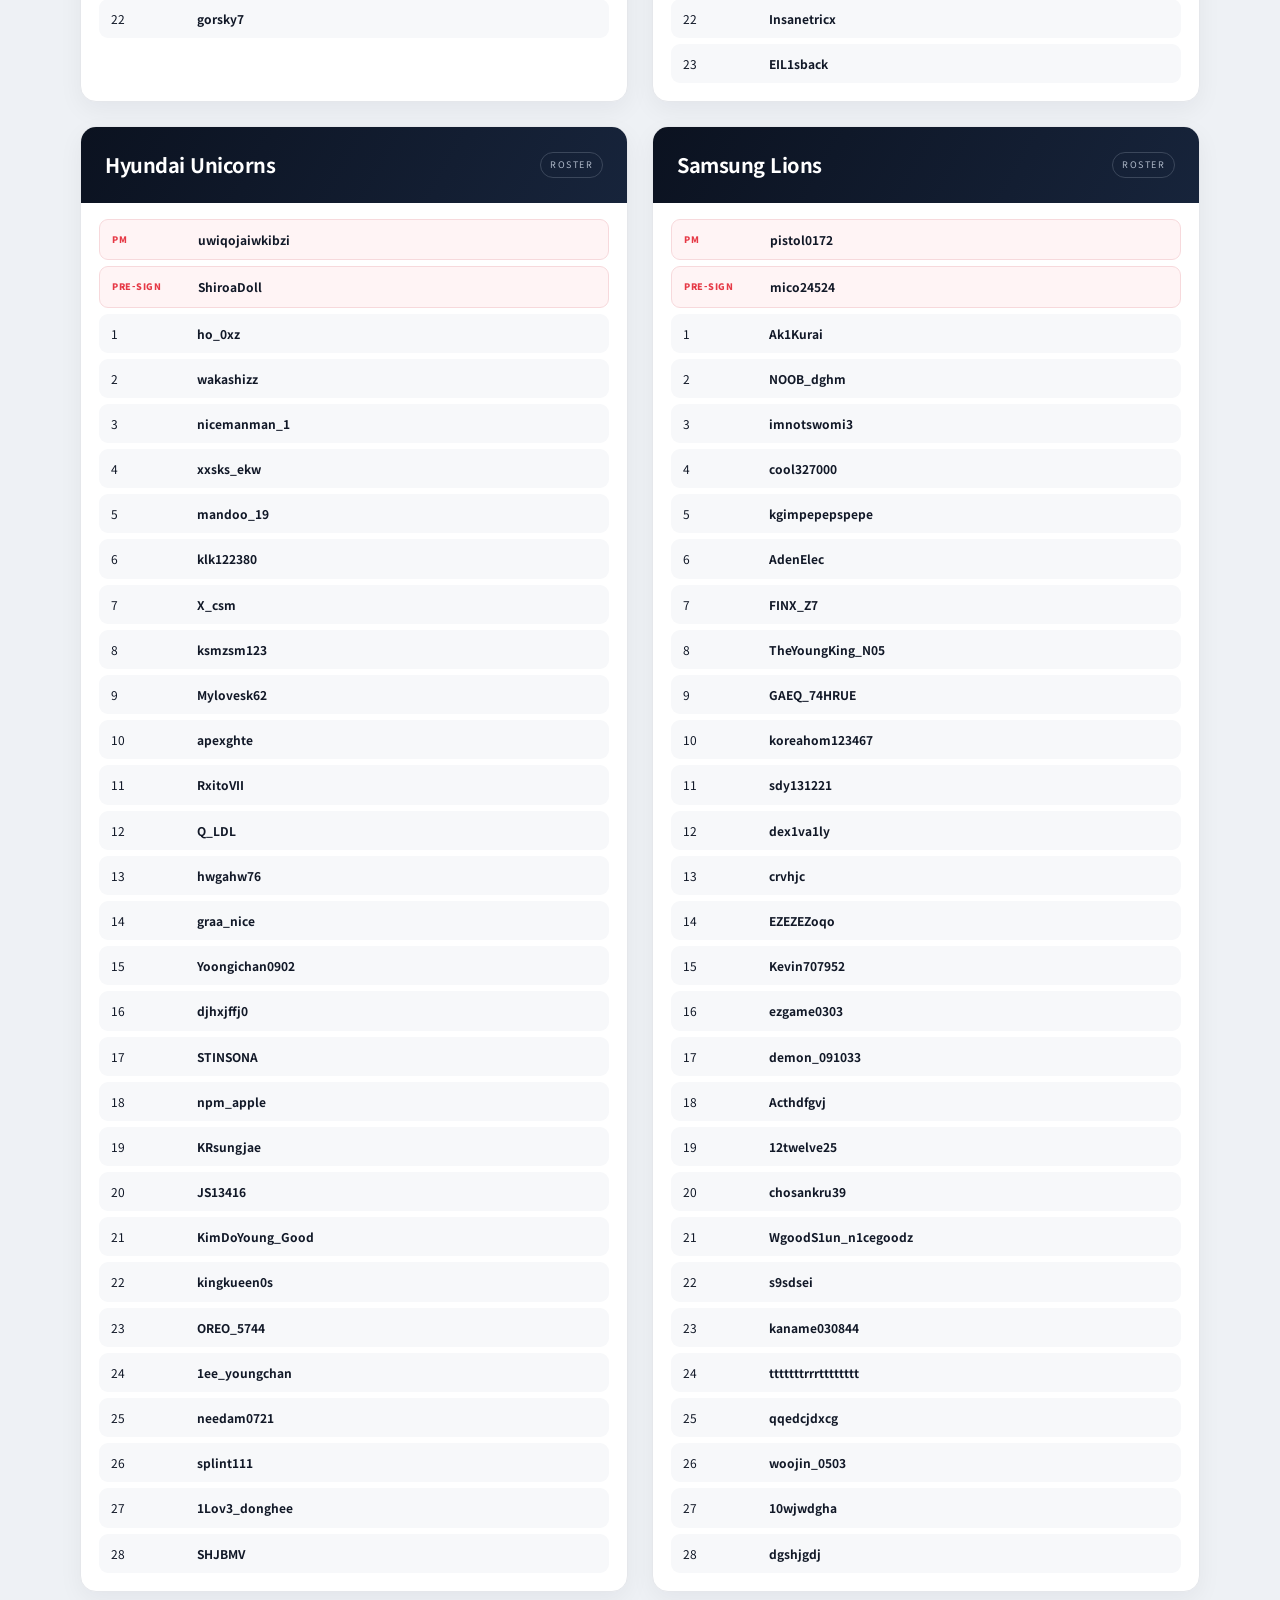
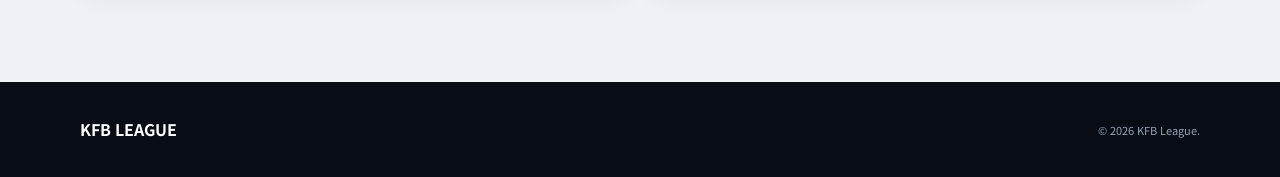
==== commit 0fdf71ca: "Remove KBO navigation from KFB site" ====
--- a/index.html
+++ b/index.html
@@ -1,7 +1,7 @@
 <!DOCTYPE html>
 <html lang="ko"><head><meta charset="UTF-8"><meta name="viewport" content="width=device-width,initial-scale=1.0"><meta name="description" content="KFB League official website"><title>KFB LEAGUE</title><link rel="stylesheet" href="styles.css?v=22"></head><body>
-<header class="site-header"><div class="container nav-wrap"><a class="logo" href="#home"><img class="league-logo" src="assets/kamibot_1785728974876.png" alt="KFB League"><span>LEAGUE</span></a><button class="menu-toggle" aria-label="Open menu">☰</button><nav class="nav"><a href="index.html">KFB LEAGUE</a><a href="kbo.html">KBO LEAGUE</a><a href="#news">League News</a><a href="#standings">Standings</a><a href="#records">Records</a><a href="#teams">Teams</a><a href="#players">Players</a><a href="#rosters">Rosters</a><a href="admin.html">Admin</a></nav></div></header>
-<main id="home"><section class="hero"><div class="container hero-content"><img class="hero-league-logo" src="assets/kamibot_1785728974876.png" alt="KFB League logo"><p class="eyebrow">KBO FUTURES LEAGUE</p><h1>Baseball Passion<br><span>KFB LEAGUE.</span></h1><p class="hero-copy">Check the latest KFB League action, standings, teams, rosters, and player statistics.</p><div class="hero-actions"><a class="btn btn-ghost" href="kbo.html">Go to KBO LEAGUE</a></div></div><div class="hero-ball" aria-hidden="true">⚾</div></section>
+<header class="site-header"><div class="container nav-wrap"><a class="logo" href="#home"><img class="league-logo" src="assets/kamibot_1785728974876.png" alt="KFB League"><span>LEAGUE</span></a><button class="menu-toggle" aria-label="Open menu">☰</button><nav class="nav"><a href="index.html">KFB LEAGUE</a><a href="#news">League News</a><a href="#standings">Standings</a><a href="#records">Records</a><a href="#teams">Teams</a><a href="#players">Players</a><a href="#rosters">Rosters</a><a href="admin.html">Admin</a></nav></div></header>
+<main id="home"><section class="hero"><div class="container hero-content"><img class="hero-league-logo" src="assets/kamibot_1785728974876.png" alt="KFB League logo"><p class="eyebrow">KBO FUTURES LEAGUE</p><h1>Baseball Passion<br><span>KFB LEAGUE.</span></h1><p class="hero-copy">Check the latest KFB League action, standings, teams, rosters, and player statistics.</p></div><div class="hero-ball" aria-hidden="true">⚾</div></section>
 <section id="news" class="section"><div class="container"><div class="section-heading"><div><p class="eyebrow">LATEST</p><h2>League News</h2></div><span class="section-line"></span></div><div class="news-grid"><article class="news-card featured"><span class="tag">KFB NEWS</span><h3>2026 KFB Season Begins</h3><p>A new season and new battles. Follow the latest KFB action.</p><span class="date">2026.08.17</span></article><article class="news-card"><span class="tag">NOTICE</span><h3>League Updates</h3><p>Check the latest KFB League news and information.</p><span class="date">2026.08.16</span></article><article class="news-card"><span class="tag">LEAGUE</span><h3>Team & Roster Updates</h3><p>Latest team information is available on the official website.</p><span class="date">2026.08.15</span></article></div></div></section>
 <section id="standings" class="section section-dark"><div class="container"><div class="section-heading light"><div><p class="eyebrow">STANDINGS</p><h2>League Standings</h2></div><span class="season-badge">2026 SEASON</span></div><div class="table-wrap"><table><thead><tr><th>#</th><th>Team</th><th>GP</th><th>W</th><th>L</th><th>PCT</th></tr></thead><tbody id="standings-body"></tbody></table></div></div></section>
 <section id="records" class="section records-section"><div class="container"><div class="section-heading"><div><p class="eyebrow">PLAYER RECORDS</p><h2>League Leaders</h2></div><span class="season-badge">TOP 10</span></div><div class="record-grid"><div class="record-card"><div class="record-card-head"><h3>Home Run Leaders</h3></div><div id="home-run-leaders" class="leader-list"></div></div><div class="record-card"><div class="record-card-head"><h3>Batting Average Leaders</h3></div><div id="batting-average-leaders" class="leader-list"></div></div><div class="record-card"><div class="record-card-head"><h3>ERA Leaders</h3></div><div id="era-leaders" class="leader-list"></div></div></div></div></section>
